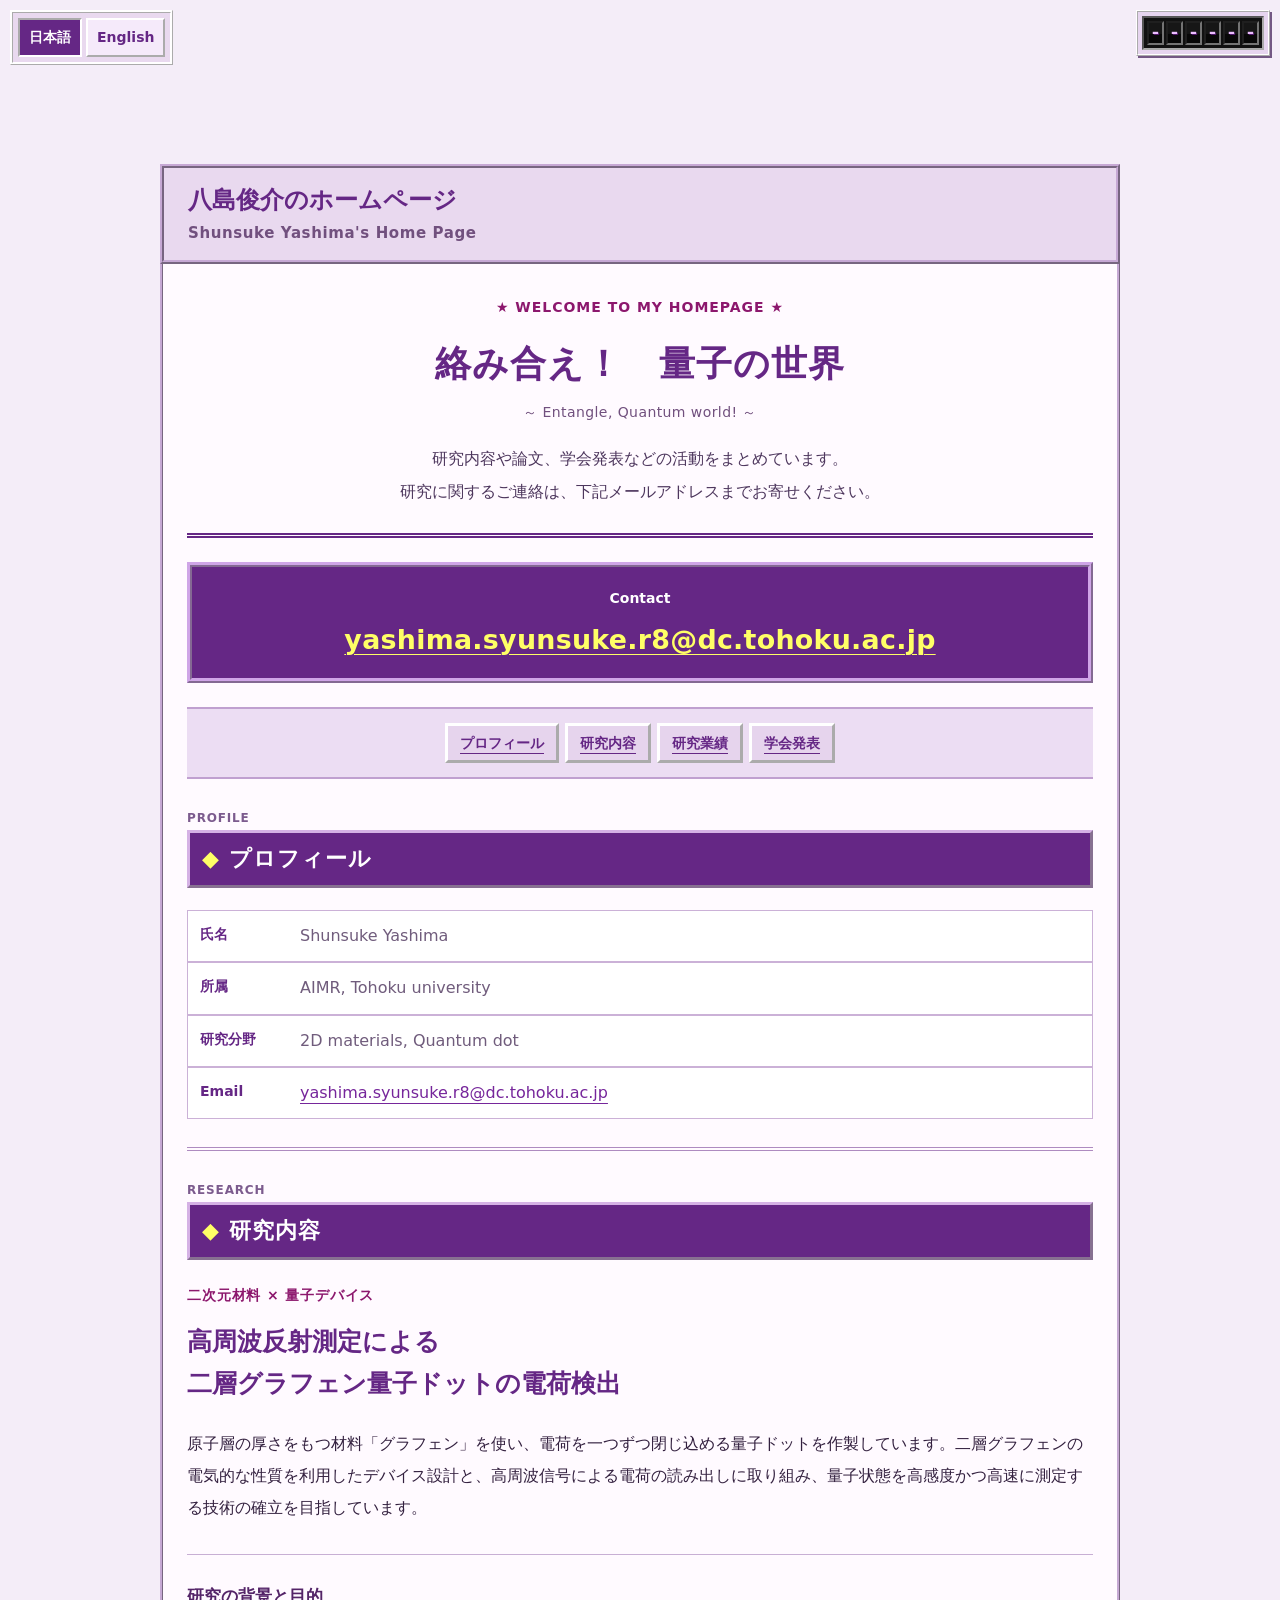
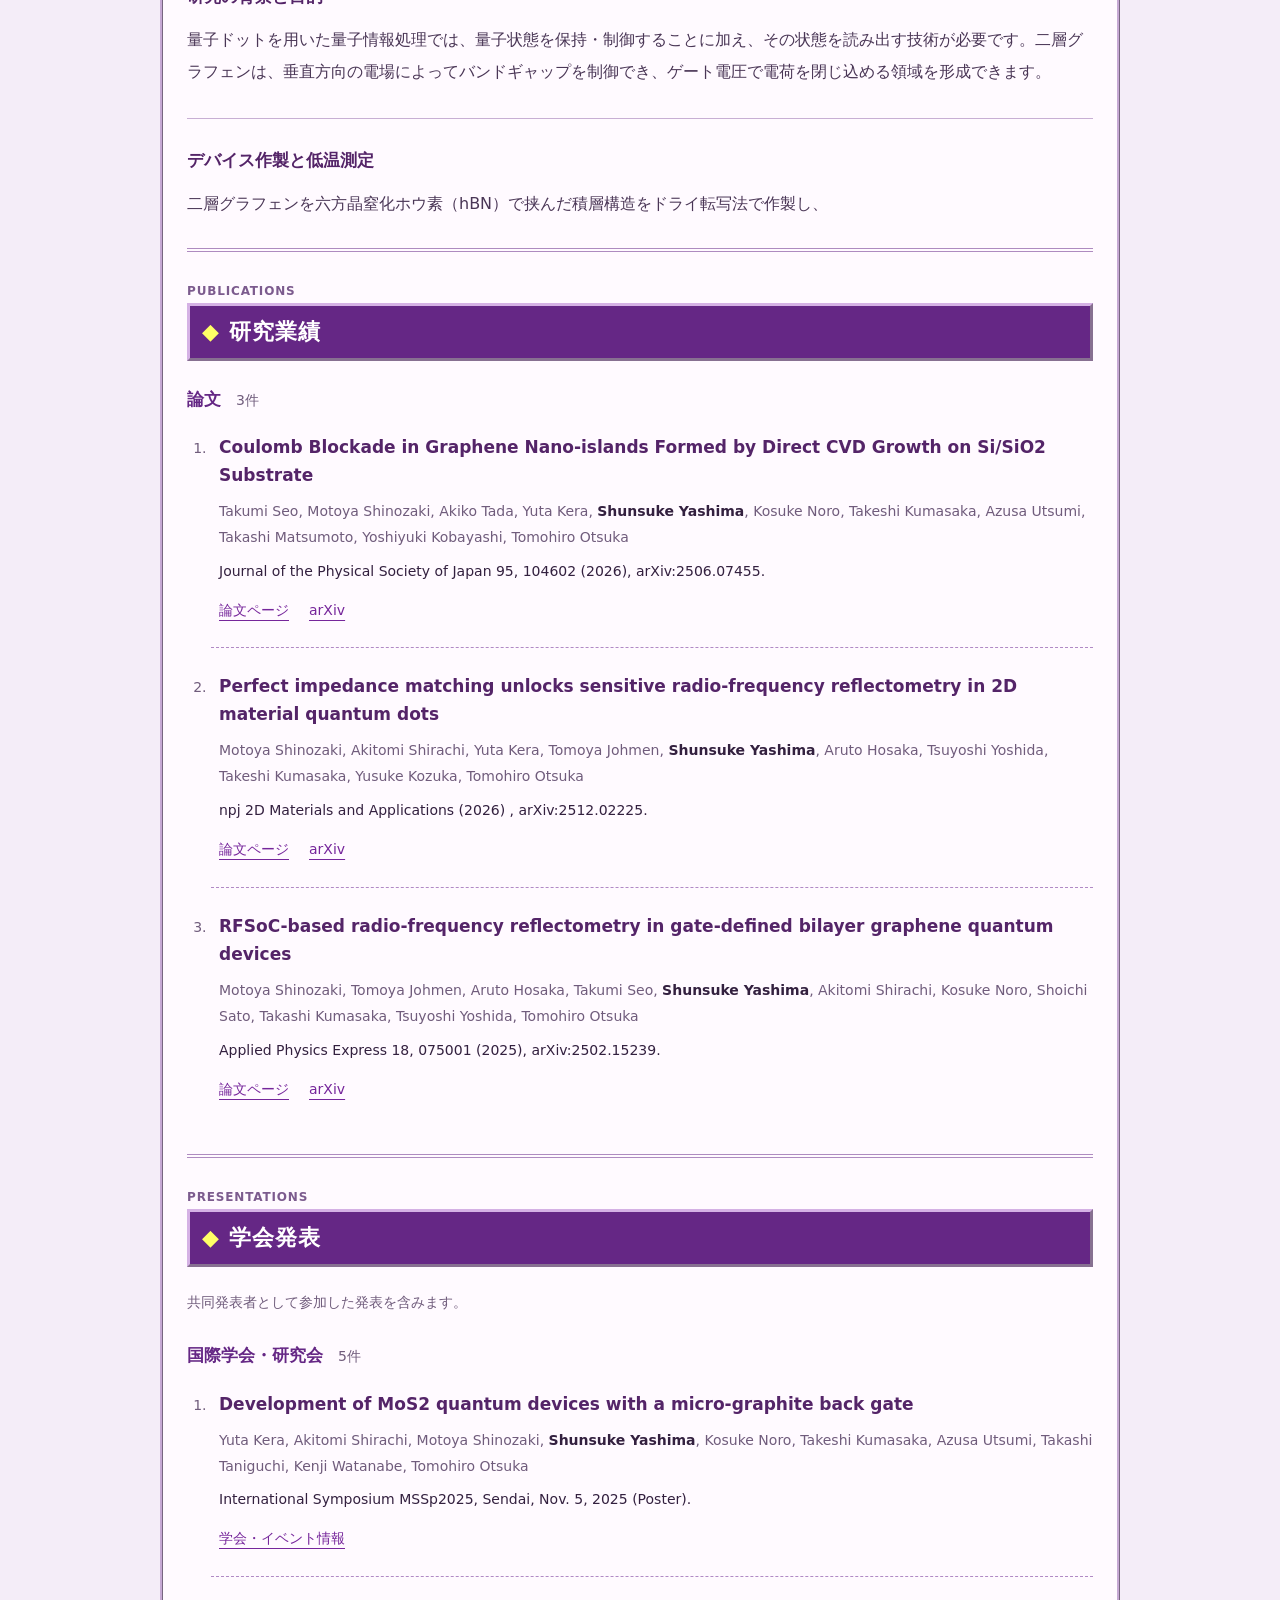
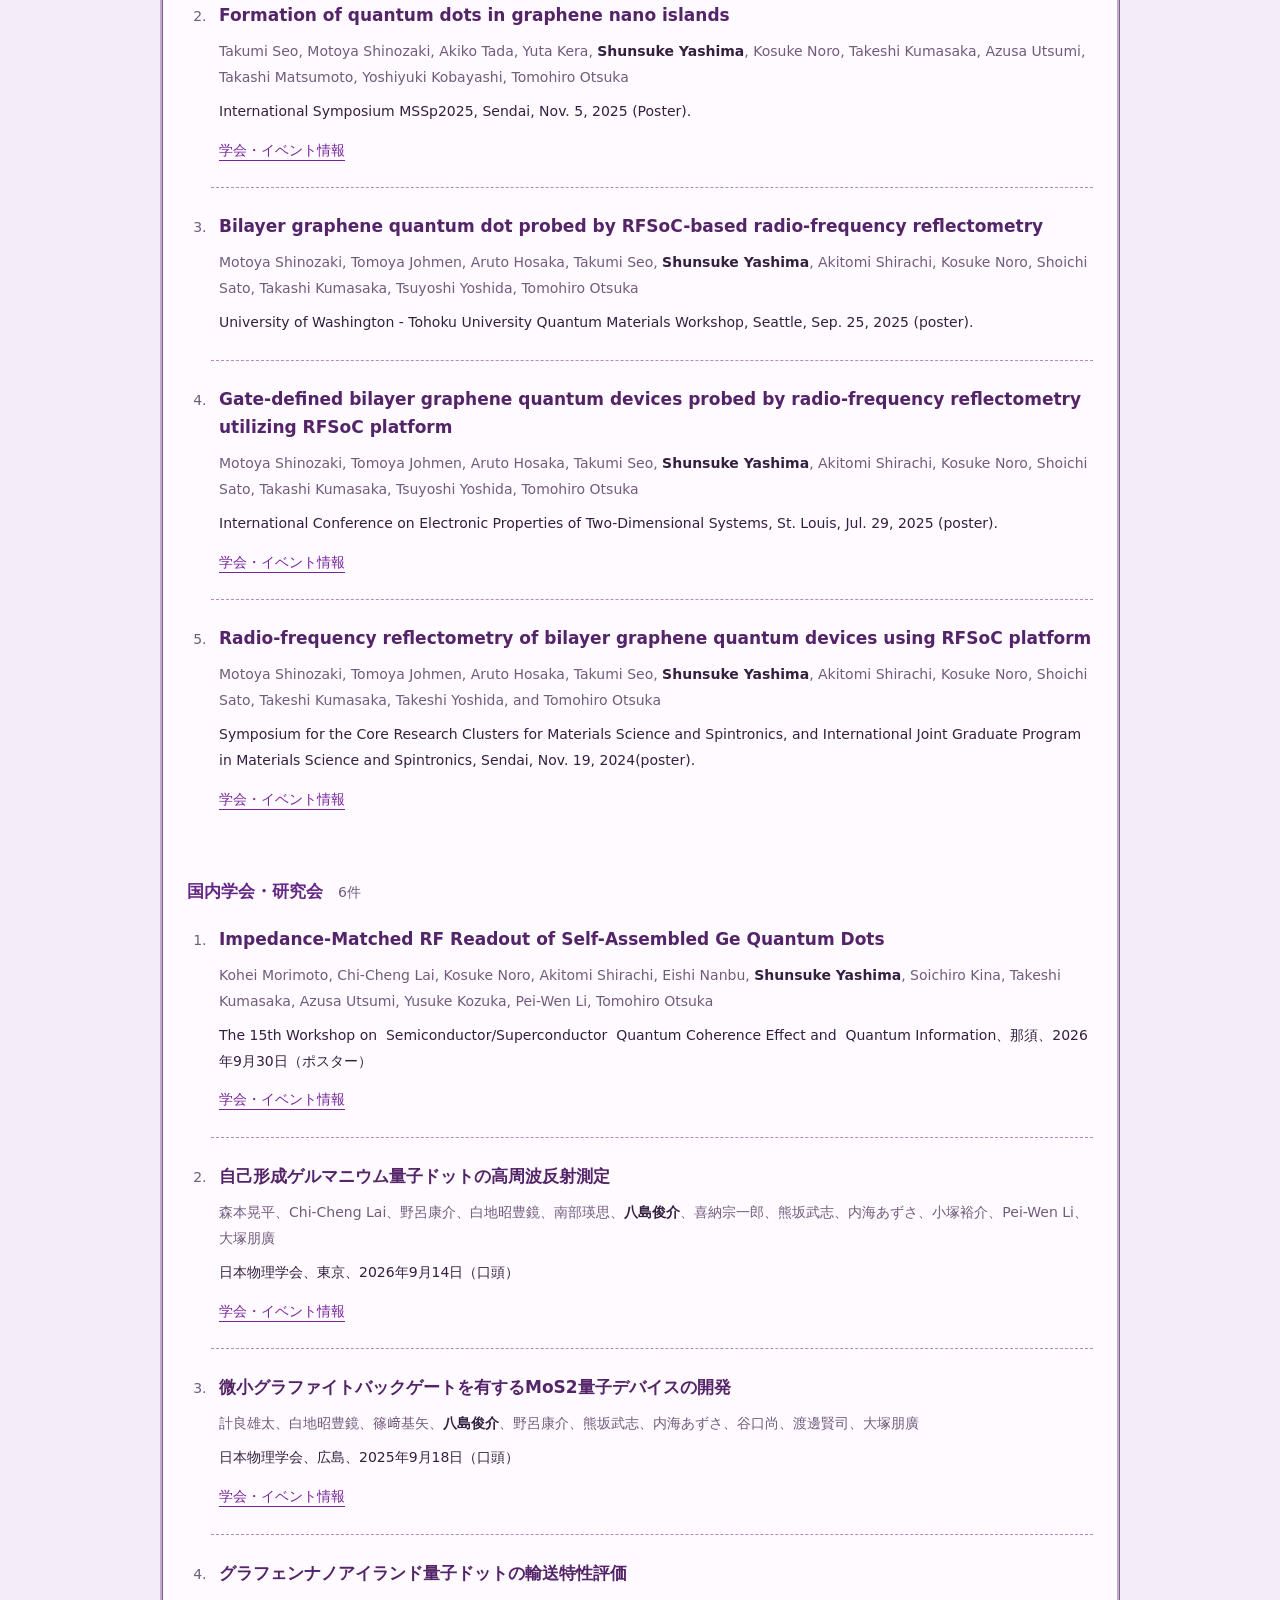
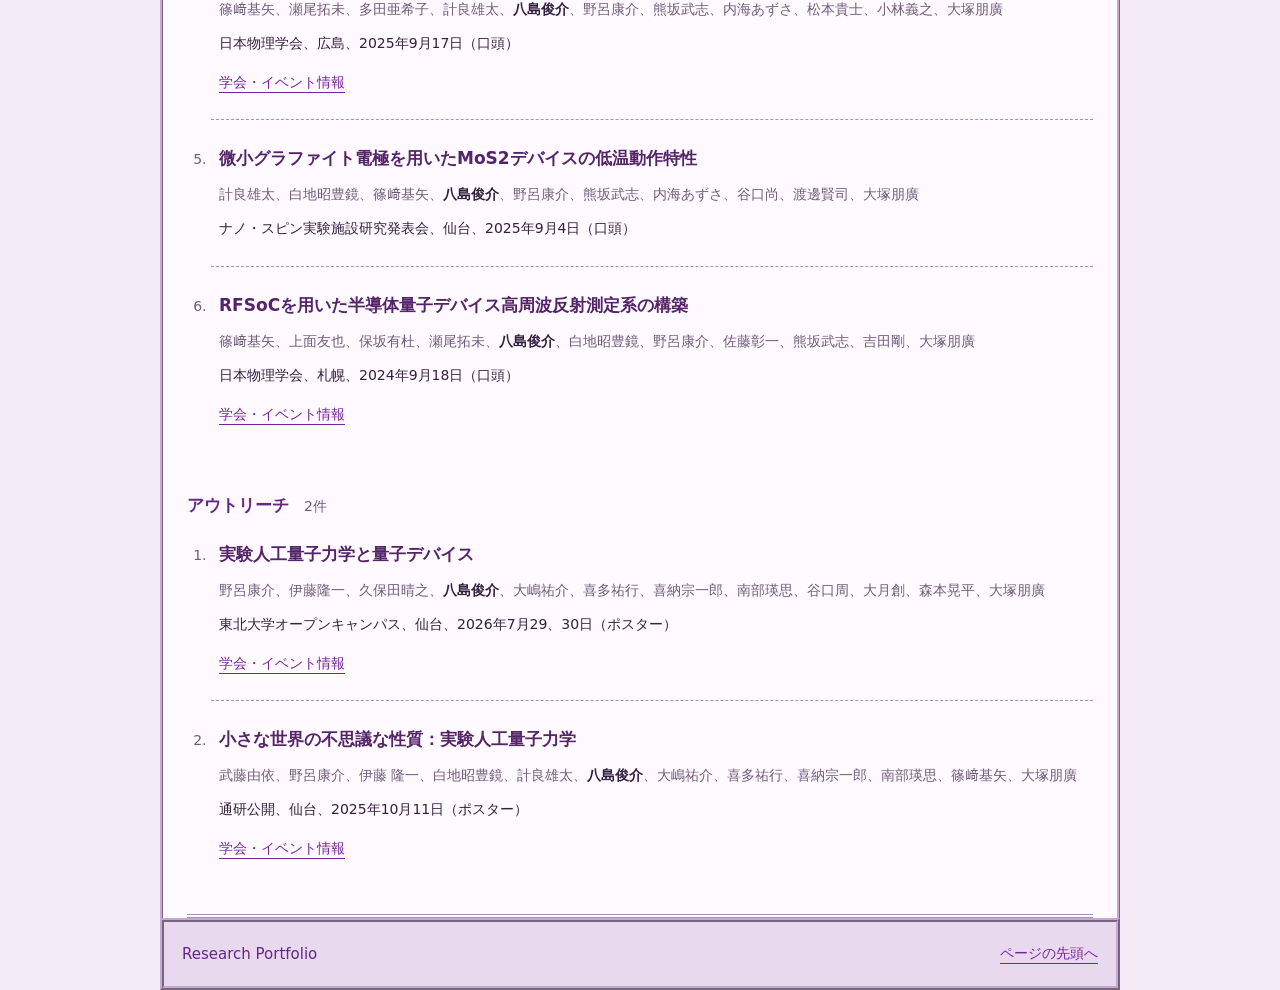
==== index.html @ 7d795d5d "koukai" ====
<!DOCTYPE html>
<html lang="ja">
  <head>
    <meta charset="utf-8">
    <meta name="viewport" content="width=device-width, initial-scale=1">
    <meta name="description" content="研究内容、研究業績、学会発表と連絡先をまとめた個人ホームページです。">
    <meta name="theme-color" content="#652785">
    <title>Yashima-entangle-Shunsuke | Research Portfolio</title>
    <link rel="stylesheet" href="stylesheet.css">
    <link rel="stylesheet" href="retro.css">
    <link rel="alternate" hreflang="ja" href="index.html">
    <link rel="alternate" hreflang="en" href="en.html">
  </head>
  <body>
    <span id="top" class="page-top" aria-hidden="true"></span>
    <a class="skip-link" href="#profile">本文へ移動</a>
    <nav class="language-switch" aria-label="表示言語">
      <a href="index.html#top" lang="ja" hreflang="ja" aria-current="page">日本語</a>
      <a href="en.html#top" lang="en" hreflang="en">English</a>
    </nav>
    <aside class="side-art side-art-left" hidden>
      <div class="aa-flipbook aa-flipbook-left">
<button type="button" class="flag-trigger" aria-label="見出しの背景を旭日旗に切り替える" title="見出しの背景を旭日旗に切り替える" aria-pressed="false"></button>
        <img onerror="this.style.visibility='hidden'" onload="this.style.removeProperty('visibility')" class="aa-frame aa-frame-first" src="assets/aa-left-frame-1.svg"  alt=" " width="481" height="515">
        <img onerror="this.style.visibility='hidden'" onload="this.style.removeProperty('visibility')" class="aa-frame aa-frame-second" src="assets/aa-left-frame-2.svg" alt=" " aria-hidden="true" width="481" height="515">
      </div>
    </aside>
    <aside class="side-art" aria-label="指と腰が2コマで動くアスキーアート" hidden>
      <div class="aa-flipbook aa-flipbook-right">
        <img onerror="this.style.visibility='hidden'" onload="this.style.removeProperty('visibility')" class="aa-frame aa-frame-first" src="assets/aa-right-transparent.png"   alt=" " width="1024" height="1104">
        <img onerror="this.style.visibility='hidden'" onload="this.style.removeProperty('visibility')" class="aa-frame aa-frame-second" src="assets/aa-right-frame-2.svg" alt=" " aria-hidden="true" width="1024" height="1104">
      </div>
    </aside>
    <header class="site-header">
      <a class="site-title" href="index.html#top">八島俊介のホームページ<span>Shunsuke Yashima's Home Page</span></a>
    </header>
    <main>
      <section class="hero" aria-labelledby="hero-title">
        <div class="hero-intro">
          <p class="eyebrow">★ WELCOME TO MY HOMEPAGE ★</p>
          <!-- お名前・所属が決まったら、この見出しと説明を編集してください。 -->
          <h1 id="hero-title"><span class="rainbow-letter" style="--letter-index: 0">絡</span><span class="rainbow-letter" style="--letter-index: 1">み</span><span class="rainbow-letter" style="--letter-index: 2">合</span><span class="rainbow-letter" style="--letter-index: 3">え</span><span class="rainbow-letter" style="--letter-index: 4">！</span><span class="rainbow-letter" style="--letter-index: 5">　</span><span class="rainbow-letter" style="--letter-index: 6">量</span><span class="rainbow-letter" style="--letter-index: 7">子</span><span class="rainbow-letter" style="--letter-index: 8">の</span><span class="rainbow-letter" style="--letter-index: 9">世</span><span class="rainbow-letter" style="--letter-index: 10">界</span></h1>
          <p class="hero-translation" lang="en">～ Entangle, Quantum world! ～</p>
          <!-- <h1 id="hero-title">ようこそ！<br>八島俊介のホームページへ</h1> -->

          <p class="hero-description">研究内容や論文、学会発表などの活動をまとめています。<br>研究に関するご連絡は、下記メールアドレスまでお寄せください。</p>
        </div>
        <div class="contact-panel">
          <p class="contact-heading">Contact</p>
          <a class="email" href="mailto:yashima.syunsuke.r8@dc.tohoku.ac.jp">yashima.syunsuke.r8@dc.tohoku.ac.jp</a>
        </div>
      </section>
      <nav class="section-nav" aria-label="ページ内メニュー">
        <a href="#profile">プロフィール</a>
        <a href="#research">研究内容</a>
        <a href="#publications">研究業績</a>
        <a href="#presentations">学会発表</a>
      </nav>
      <div class="sections">
        <section class="content-section" id="profile" aria-labelledby="profile-title">
          <div class="section-heading"><p class="eyebrow">PROFILE</p><h2 id="profile-title">プロフィール</h2></div>
          <div class="section-body">
            <!-- 下記の「準備中」を、ご自身の情報に差し替えてください。 -->
            <dl class="profile-list">
              <div><dt>氏名</dt><dd class="placeholder">Shunsuke Yashima</dd></div>
              <div><dt>所属</dt><dd class="placeholder">AIMR, Tohoku university</dd></div>
              <div><dt>研究分野</dt><dd class="placeholder">2D materials, Quantum dot</dd></div>
              <div><dt>Email</dt><dd><a href="mailto:yashima.syunsuke.r8@dc.tohoku.ac.jp">yashima.syunsuke.r8@dc.tohoku.ac.jp</a></dd></div>
            </dl>
          </div>
        </section>
        <section class="content-section" id="research" aria-labelledby="research-title">
          <div class="section-heading"><p class="eyebrow">RESEARCH</p><h2 id="research-title">研究内容</h2></div>
          <div class="section-body research-body">
            <p class="research-kicker">二次元材料 × 量子デバイス</p>
            <h3 class="research-theme">高周波反射測定による<br>二層グラフェン量子ドットの電荷検出</h3>
            <p class="research-summary">原子層の厚さをもつ材料「グラフェン」を使い、電荷を一つずつ閉じ込める量子ドットを作製しています。二層グラフェンの電気的な性質を利用したデバイス設計と、高周波信号による電荷の読み出しに取り組み、量子状態を高感度かつ高速に測定する技術の確立を目指しています。</p>

            <div class="research-topic">
              <h4>研究の背景と目的</h4>
              <p>量子ドットを用いた量子情報処理では、量子状態を保持・制御することに加え、その状態を読み出す技術が必要です。二層グラフェンは、垂直方向の電場によってバンドギャップを制御でき、ゲート電圧で電荷を閉じ込める領域を形成できます。</p>
            </div>

            <div class="research-topic">
              <h4>デバイス作製と低温測定</h4>
              <p>二層グラフェンを六方晶窒化ホウ素（hBN）で挟んだ積層構造をドライ転写法で作製し、</p>
            </div>

    
          </div>
        </section>
        <section class="content-section" id="publications" aria-labelledby="publications-title">
          <div class="section-heading"><p class="eyebrow">PUBLICATIONS</p><h2 id="publications-title">研究業績</h2></div>
          <div class="section-body achievements"><h3>論文 <span class="achievement-count">3件</span></h3><ol class="achievement-list"><li class="achievement"><h4>Coulomb Blockade in Graphene Nano-islands Formed by Direct CVD Growth on Si/SiO2 Substrate</h4><p class="achievement-authors">Takumi Seo, Motoya Shinozaki, Akiko Tada, Yuta Kera, <strong class="author-self">Shunsuke Yashima</strong>, Kosuke Noro, Takeshi Kumasaka, Azusa Utsumi, Takashi Matsumoto, Yoshiyuki Kobayashi, Tomohiro Otsuka</p><p class="achievement-venue">Journal of the Physical Society of Japan 95, 104602 (2026), arXiv:2506.07455.</p><div class="achievement-links"><a href="https://journals.jps.jp/doi/10.7566/JPSJ.95.104602">論文ページ</a><a href="https://arxiv.org/abs/2506.07455">arXiv</a></div></li>
<li class="achievement"><h4>Perfect impedance matching unlocks sensitive radio-frequency reflectometry in 2D material quantum dots</h4><p class="achievement-authors">Motoya Shinozaki, Akitomi Shirachi, Yuta Kera, Tomoya Johmen, <strong class="author-self">Shunsuke Yashima</strong>, Aruto Hosaka, Tsuyoshi Yoshida, Takeshi Kumasaka, Yusuke Kozuka, Tomohiro Otsuka</p><p class="achievement-venue">npj 2D Materials and Applications (2026) , arXiv:2512.02225.</p><div class="achievement-links"><a href="https://www.nature.com/articles/s41699-026-00730-0">論文ページ</a><a href="https://arxiv.org/abs/2512.02225">arXiv</a></div></li>
<li class="achievement"><h4>RFSoC-based radio-frequency reflectometry in gate-defined bilayer graphene quantum devices</h4><p class="achievement-authors">Motoya Shinozaki, Tomoya Johmen, Aruto Hosaka, Takumi Seo, <strong class="author-self">Shunsuke Yashima</strong>, Akitomi Shirachi, Kosuke Noro, Shoichi Sato, Takashi Kumasaka, Tsuyoshi Yoshida, Tomohiro Otsuka</p><p class="achievement-venue">Applied Physics Express 18, 075001 (2025), arXiv:2502.15239.</p><div class="achievement-links"><a href="https://iopscience.iop.org/article/10.35848/1882-0786/ade6c2">論文ページ</a><a href="https://arxiv.org/abs/2502.15239">arXiv</a></div></li></ol></div>
        </section>
        <section class="content-section" id="presentations" aria-labelledby="presentations-title">
          <div class="section-heading"><p class="eyebrow">PRESENTATIONS</p><h2 id="presentations-title">学会発表</h2></div>
          <div class="section-body achievements"><p class="achievement-intro">共同発表者として参加した発表を含みます。</p><h3>国際学会・研究会 <span class="achievement-count">5件</span></h3><ol class="achievement-list"><li class="achievement"><h4>Development of MoS2 quantum devices with a micro-graphite back gate</h4><p class="achievement-authors">Yuta Kera, Akitomi Shirachi, Motoya Shinozaki, <strong class="author-self">Shunsuke Yashima</strong>, Kosuke Noro, Takeshi Kumasaka, Azusa Utsumi, Takashi Taniguchi, Kenji Watanabe, Tomohiro Otsuka</p><p class="achievement-venue">International Symposium MSSp2025, Sendai, Nov. 5, 2025 (Poster).</p><div class="achievement-links"><a href="https://www.crc-ms.tohoku.ac.jp/en/Symposium/2025_index.html">学会・イベント情報</a></div></li>
<li class="achievement"><h4>Formation of quantum dots in graphene nano islands</h4><p class="achievement-authors">Takumi Seo, Motoya Shinozaki, Akiko Tada, Yuta Kera, <strong class="author-self">Shunsuke Yashima</strong>, Kosuke Noro, Takeshi Kumasaka, Azusa Utsumi, Takashi Matsumoto, Yoshiyuki Kobayashi, Tomohiro Otsuka</p><p class="achievement-venue">International Symposium MSSp2025, Sendai, Nov. 5, 2025 (Poster).</p><div class="achievement-links"><a href="https://www.crc-ms.tohoku.ac.jp/en/Symposium/2025_index.html">学会・イベント情報</a></div></li>
<li class="achievement"><h4>Bilayer graphene quantum dot probed by RFSoC-based radio-frequency reflectometry</h4><p class="achievement-authors">Motoya Shinozaki, Tomoya Johmen, Aruto Hosaka, Takumi Seo, <strong class="author-self">Shunsuke Yashima</strong>, Akitomi Shirachi, Kosuke Noro, Shoichi Sato, Takashi Kumasaka, Tsuyoshi Yoshida, Tomohiro Otsuka</p><p class="achievement-venue">University of Washington - Tohoku University Quantum Materials Workshop, Seattle, Sep. 25, 2025 (poster).</p></li>
<li class="achievement"><h4>Gate-defined bilayer graphene quantum devices probed by radio-frequency reflectometry utilizing RFSoC platform</h4><p class="achievement-authors">Motoya Shinozaki, Tomoya Johmen, Aruto Hosaka, Takumi Seo, <strong class="author-self">Shunsuke Yashima</strong>, Akitomi Shirachi, Kosuke Noro, Shoichi Sato, Takashi Kumasaka, Tsuyoshi Yoshida, Tomohiro Otsuka</p><p class="achievement-venue">International Conference on Electronic Properties of Two-Dimensional Systems, St. Louis, Jul. 29, 2025 (poster).</p><div class="achievement-links"><a href="https://ep2ds26mss22.wustl.edu/">学会・イベント情報</a></div></li>
<li class="achievement"><h4>Radio-frequency reflectometry of bilayer graphene quantum devices using RFSoC platform</h4><p class="achievement-authors">Motoya Shinozaki, Tomoya Johmen, Aruto Hosaka, Takumi Seo, <strong class="author-self">Shunsuke Yashima</strong>, Akitomi Shirachi, Kosuke Noro, Shoichi Sato, Takeshi Kumasaka, Takeshi Yoshida, and Tomohiro Otsuka</p><p class="achievement-venue">Symposium for the Core Research Clusters for Materials Science and Spintronics, and International Joint Graduate Program in Materials Science and Spintronics, Sendai, Nov. 19, 2024(poster).</p><div class="achievement-links"><a href="https://www.crc-ms.tohoku.ac.jp/en/initiatives/case02/CRCGP-MSSP2024.html">学会・イベント情報</a></div></li></ol><h3 class="achievement-group-title">国内学会・研究会 <span class="achievement-count">6件</span></h3><ol class="achievement-list"><li class="achievement"><h4>Impedance-Matched RF Readout of Self-Assembled Ge Quantum Dots</h4><p class="achievement-authors">Kohei Morimoto, Chi-Cheng Lai, Kosuke Noro, Akitomi Shirachi, Eishi Nanbu, <strong class="author-self">Shunsuke Yashima</strong>, Soichiro Kina, Takeshi Kumasaka, Azusa Utsumi, Yusuke Kozuka, Pei-Wen Li, Tomohiro Otsuka</p><p class="achievement-venue">The 15th Workshop on&#160; Semiconductor/Superconductor&#160; Quantum Coherence Effect and&#160; Quantum Information、那須、2026年9月30日（ポスター）</p><div class="achievement-links"><a href="https://www.csrn.tohoku.ac.jp/morishita_lab/spinws/">学会・イベント情報</a></div></li>
<li class="achievement"><h4>自己形成ゲルマニウム量子ドットの高周波反射測定</h4><p class="achievement-authors">森本晃平、Chi-Cheng Lai、野呂康介、白地昭豊鏡、南部瑛思、<strong class="author-self">八島俊介</strong>、喜納宗一郎、熊坂武志、内海あずさ、小塚裕介、Pei-Wen Li、大塚朋廣</p><p class="achievement-venue">日本物理学会、東京、2026年9月14日（口頭）</p><div class="achievement-links"><a href="https://onsite.gakkai-web.net/jps/jps_search/2026au/index.html">学会・イベント情報</a></div></li>
<li class="achievement"><h4>微小グラファイトバックゲートを有するMoS2量子デバイスの開発</h4><p class="achievement-authors">計良雄太、白地昭豊鏡、篠﨑基矢、<strong class="author-self">八島俊介</strong>、野呂康介、熊坂武志、内海あずさ、谷口尚、渡邊賢司、大塚朋廣</p><p class="achievement-venue">日本物理学会、広島、2025年9月18日（口頭）</p><div class="achievement-links"><a href="https://onsite.gakkai-web.net/jps/jps_search/2025au/index.html">学会・イベント情報</a></div></li>
<li class="achievement"><h4>グラフェンナノアイランド量子ドットの輸送特性評価</h4><p class="achievement-authors">篠﨑基矢、瀬尾拓未、多田亜希子、計良雄太、<strong class="author-self">八島俊介</strong>、野呂康介、熊坂武志、内海あずさ、松本貴士、小林義之、大塚朋廣</p><p class="achievement-venue">日本物理学会、広島、2025年9月17日（口頭）</p><div class="achievement-links"><a href="https://onsite.gakkai-web.net/jps/jps_search/2025au/index.html">学会・イベント情報</a></div></li>
<li class="achievement"><h4>微小グラファイト電極を用いたMoS2デバイスの低温動作特性</h4><p class="achievement-authors">計良雄太、白地昭豊鏡、篠﨑基矢、<strong class="author-self">八島俊介</strong>、野呂康介、熊坂武志、内海あずさ、谷口尚、渡邊賢司、大塚朋廣</p><p class="achievement-venue">ナノ・スピン実験施設研究発表会、仙台、2025年9月4日（口頭）</p></li>
<li class="achievement"><h4>RFSoCを用いた半導体量子デバイス高周波反射測定系の構築</h4><p class="achievement-authors">篠﨑基矢、上面友也、保坂有杜、瀬尾拓未、<strong class="author-self">八島俊介</strong>、白地昭豊鏡、野呂康介、佐藤彰一、熊坂武志、吉田剛、大塚朋廣</p><p class="achievement-venue">日本物理学会、札幌、2024年9月18日（口頭）</p><div class="achievement-links"><a href="https://onsite.gakkai-web.net/jps/jps_search/2024au/index.html">学会・イベント情報</a></div></li></ol><h3 class="achievement-group-title">アウトリーチ <span class="achievement-count">2件</span></h3><ol class="achievement-list"><li class="achievement"><h4>実験人工量子力学と量子デバイス</h4><p class="achievement-authors">野呂康介、伊藤隆一、久保田晴之、<strong class="author-self">八島俊介</strong>、大嶋祐介、喜多祐行、喜納宗一郎、南部瑛思、谷口周、大月創、森本晃平、大塚朋廣</p><p class="achievement-venue">東北大学オープンキャンパス、仙台、2026年7月29、30日（ポスター）</p><div class="achievement-links"><a href="https://eipe-oc.ecei.tohoku.ac.jp/">学会・イベント情報</a></div></li>
<li class="achievement"><h4>小さな世界の不思議な性質：実験人工量子力学</h4><p class="achievement-authors">武藤由依、野呂康介、伊藤 隆一、白地昭豊鏡、計良雄太、<strong class="author-self">八島俊介</strong>、大嶋祐介、喜多祐行、喜納宗一郎、南部瑛思、篠﨑基矢、大塚朋廣</p><p class="achievement-venue">通研公開、仙台、2025年10月11日（ポスター）</p><div class="achievement-links"><a href="https://www.riec.tohoku.ac.jp/koukai/">学会・イベント情報</a></div></li></ol></div>
        </section>
      </div>
    </main>
    <section class="visitor-counter" aria-label="来場者カウンター">
      <output id="visitor-digits" class="counter-display" aria-label="来場者数を取得中"><span class="counter-digit">-</span><span class="counter-digit">-</span><span class="counter-digit">-</span><span class="counter-digit">-</span><span class="counter-digit">-</span><span class="counter-digit">-</span></output>
      <p id="kiriban-message" class="counter-kiriban" lang="ja" role="status" hidden><strong><span class="rainbow-letter" style="--letter-index: 0">キ</span><span class="rainbow-letter" style="--letter-index: 1">リ</span><span class="rainbow-letter" style="--letter-index: 2">バ</span><span class="rainbow-letter" style="--letter-index: 3">ン</span><span class="rainbow-letter" style="--letter-index: 4">！</span><span class="rainbow-letter" style="--letter-index: 5">お</span><span class="rainbow-letter" style="--letter-index: 6">め</span><span class="rainbow-letter" style="--letter-index: 7">で</span><span class="rainbow-letter" style="--letter-index: 8">と</span><span class="rainbow-letter" style="--letter-index: 9">う</span><span class="rainbow-letter" style="--letter-index: 10">！</span><span class="rainbow-letter" style="--letter-index: 11">！</span></strong></p>
      <p id="counter-message" class="sr-only" role="status"></p>
    </section>
    <footer class="site-footer"><p>Research Portfolio</p><a class="back-to-top" href="index.html#top">ページの先頭へ</a></footer>
    <script src="visitor-counter.js" defer></script>
    <script src="navigation.js?v=2" defer></script>
    <script src="flag-dialog.js" defer></script>
  </body>
</html>
---- stylesheet.css ----
:root { color-scheme: light; --ink: #203532; --muted: #64736f; --green: #173b37; --line: #dce4e0; --paper: #fbfcfa; }
* { box-sizing: border-box; }
html { scroll-behavior: smooth; scroll-padding-top: 100px; }
body { margin: 0; background: var(--paper); color: var(--ink); font-family: "Yu Gothic", "Hiragino Kaku Gothic ProN", Meiryo, sans-serif; font-size: 16px; line-height: 1.85; -webkit-font-smoothing: antialiased; }
a { color: inherit; text-underline-offset: 5px; }
a:focus-visible { outline: 3px solid #b47b29; outline-offset: 5px; border-radius: 3px; }
.skip-link { position: absolute; top: -100px; left: 16px; z-index: 10; padding: 8px 16px; background: white; }
.skip-link:focus { top: 12px; }
.site-header, main, .site-footer { width: min(1080px, calc(100% - 96px)); margin-inline: auto; }
.site-header { min-height: 105px; display: flex; align-items: center; justify-content: space-between; gap: 24px; border-bottom: 1px solid var(--line); }
.site-title { font-family: Georgia, "Times New Roman", serif; font-size: 23px; letter-spacing: -.5px; line-height: 1.4; text-decoration: none; }
.site-title span { display: block; margin-top: 5px; color: var(--muted); font-family: "Yu Gothic", Meiryo, sans-serif; font-size: 12px; letter-spacing: .12em; }
.header-contact { font-size: 14px; text-decoration: none; border-bottom: 1px solid #95a6a0; padding-bottom: 3px; }
.hero { padding: 70px 0 42px; }
.eyebrow { margin: 0 0 14px; color: #537369; font-size: 12px; font-weight: 700; letter-spacing: .18em; }
h1 { margin: 0; font-family: "Yu Mincho", "Hiragino Mincho ProN", serif; font-size: clamp(32px, 4.3vw, 48px); font-weight: 500; letter-spacing: .07em; line-height: 1.5; }
.hero-description { margin: 22px 0 0; color: var(--muted); font-size: 16px; line-height: 2.1; }
.contact-panel { margin-top: 40px; padding: 26px 34px 23px; background: var(--green); border-radius: 8px; color: white; }
.contact-label { display: flex; align-items: center; gap: 10px; color: #d2e5db; font-size: 12px; letter-spacing: .16em; font-weight: 700; }
.mail-icon { font-size: 20px; line-height: 1; }
.contact-ja { margin-left: 4px; font-size: 14px; letter-spacing: .06em; font-weight: 400; }
.email { display: inline-block; max-width: 100%; margin-top: 9px; font-family: Arial, sans-serif; font-size: clamp(18px, 2.9vw, 31px); font-weight: 500; letter-spacing: .01em; line-height: 1.5; overflow-wrap: anywhere; text-decoration-thickness: 1px; text-decoration-color: #90afa4; }
.email:hover { text-decoration-color: white; }
.contact-panel p { margin: 9px 0 0; color: #cfdfd8; font-size: 12px; }
.section-nav { position: sticky; top: 0; z-index: 2; display: flex; flex-wrap: wrap; gap: 9px; padding: 17px 0; background: var(--paper); border-bottom: 1px solid var(--line); }
.section-nav a { padding: 7px 19px; border: 1px solid #d3ded7; border-radius: 5px; background: white; font-size: 14px; line-height: 1.6; text-decoration: none; transition: background .18s, color .18s, border-color .18s; }
.section-nav a:hover, .section-nav a:focus-visible { color: white; background: var(--green); border-color: var(--green); }
.content-section { display: grid; grid-template-columns: 29% 1fr; gap: 24px; padding: 48px 0; border-bottom: 1px solid var(--line); scroll-margin-top: 12px; }
.section-heading .eyebrow { margin-bottom: 7px; font-size: 12px; }
h2 { margin: 0; font-size: 23px; font-weight: 600; letter-spacing: .04em; }
h3 { margin: 2px 0 18px; font-size: 17px; font-weight: 600; }
.profile-list { margin: 0; }
.profile-list > div { display: grid; grid-template-columns: 100px minmax(0, 1fr); padding: 10px 0; border-bottom: 1px solid #e9ede9; }
.profile-list > div:first-child { padding-top: 0; }
.profile-list > div:last-child { border-bottom: 0; }
dt { color: var(--muted); font-size: 14px; }
dd { margin: 0; font-size: 16px; overflow-wrap: anywhere; }
dd a:hover { color: #2f7161; }
.placeholder { margin: 0; color: var(--muted); }
.section-note { max-width: 530px; margin: 10px 0 0; color: var(--muted); font-size: 14px; }
.research-kicker { margin: 0 0 12px; color: #537369; font-size: 14px; font-weight: 600; letter-spacing: .06em; }
.research-theme { margin: 0 0 22px; font-size: clamp(20px, 2.2vw, 25px); line-height: 1.7; }
.research-summary { margin: 0; line-height: 2; }
.research-topic { margin-top: 30px; padding-top: 25px; border-top: 1px solid var(--line); }
.research-topic h4 { margin: 0 0 12px; font-size: 17px; font-weight: 600; }
.research-topic > p, .research-results p { margin: 0; color: #52645e; font-size: 16px; line-height: 2; }
.research-results { margin: 0; padding-left: 1.25em; }
.research-results li { padding-left: 5px; }
.research-results li + li { margin-top: 22px; }
.research-results li::marker { color: #537369; }
.research-results strong { display: block; margin-bottom: 7px; font-size: 16px; font-weight: 600; }
.research-outlook { border-left: 3px solid #7b9b8d; border-top: 0; padding: 4px 0 4px 20px; }
.section-body { min-width: 0; }
.achievement-count { margin-left: 9px; color: var(--muted); font-size: 14px; font-weight: 400; white-space: nowrap; }
.achievement-intro { margin: 0 0 24px; color: var(--muted); font-size: 14px; }
.achievement-list { margin: 0; padding-left: 1.5em; }
.achievement { padding: 0 0 24px 8px; overflow-wrap: anywhere; }
.achievement + .achievement { padding-top: 24px; border-top: 1px solid var(--line); }
.achievement::marker { color: var(--muted); font-size: 14px; }
.achievement h4 { margin: 0 0 10px; font-size: 17px; font-weight: 600; line-height: 1.65; }
.achievement-authors { margin: 0 0 8px; color: var(--muted); font-size: 14px; line-height: 1.85; }
.author-self { color: var(--ink); font-weight: 700; }
.achievement-venue { margin: 0; font-size: 14px; line-height: 1.85; }
.achievement-links { display: flex; flex-wrap: wrap; gap: 10px 20px; margin-top: 12px; font-size: 14px; }
.achievement-links a { color: #2f6555; }
.achievements .achievement-group-title { margin-top: 38px; }
.achievement-source { margin: 18px 0 0; padding-top: 18px; border-top: 1px solid var(--line); color: var(--muted); font-size: 14px; }
.site-footer { display: flex; justify-content: space-between; gap: 20px; padding: 28px 0 36px; color: var(--muted); font-size: 14px; }
.site-footer p { margin: 0; font-family: Georgia, serif; font-size: 15px; }
.side-art { display: none; }
/* Two still images only: hold each frame for 0.8 seconds, then switch instantly. */
@keyframes aa-show-first {
  0% { opacity: 1; }
  50% { opacity: 0; }
  100% { opacity: 1; }
}
@keyframes aa-show-second {
  0% { opacity: 0; }
  50% { opacity: 1; }
  100% { opacity: 0; }
}
.visitor-counter {
  width: min(620px, calc(100% - 40px));
  margin: 48px auto 24px;
  padding: 22px 16px;
  border: 4px double #405f50;
  background: #f3f8ef;
  text-align: center;
  font-family: "ＭＳ Ｐゴシック", "MS PGothic", Meiryo, sans-serif;
}
.counter-welcome { margin: 0 0 16px; color: #163f27; font-size: 16px; font-weight: 700; }
.counter-caption { margin: 8px 0; font-size: 16px; }
.counter-display { display: inline-flex; align-items: center; justify-content: center; min-width: 220px; min-height: 54px; padding: 5px 12px; border: 4px ridge #8c958c; background: #080d08; box-shadow: inset 0 0 0 1px #324c32; }
.counter-display img { display: block; max-width: 100%; object-fit: contain; filter: sepia(1) saturate(5) hue-rotate(55deg); image-rendering: pixelated; color: #a5ff8c; font-size: 12px; }
.counter-display img[hidden], .counter-placeholder[hidden] { display: none; }
.counter-placeholder { color: #a5ff8c; font: 30px "Courier New", monospace; letter-spacing: .16em; }
.counter-note:empty { display: none; }
.counter-kiriban { margin: 14px 0 0; color: #663970; font-size: 14px; font-weight: 700; }
.counter-note { margin: 12px 0 0; color: var(--muted); font-size: 12px; }
@media (min-width: 1400px) {
  .site-header, main, .site-footer {
    width: min(1080px, calc(100% - 816px));
    margin-inline: auto;
  }
  .visitor-counter { max-width: min(620px, calc(100% - 816px)); }
  .side-art {
    display: block;
    position: fixed;
    top: 145px;
    right: max(24px, calc((100% - 1896px) / 2 + 24px));
    width: 360px;
    pointer-events: none;
  }
  .side-art-left {
    top: 70px;
    left: max(24px, calc((100% - 1896px) / 2 + 24px));
    right: auto;
  }
  .aa-flipbook { position: relative; width: 100%; }
  .aa-flipbook-left { aspect-ratio: 481 / 515; }
  .aa-flipbook-right { aspect-ratio: 1024 / 1104; mix-blend-mode: multiply; }
  .aa-frame { position: absolute; inset: 0; display: block; width: 100%; height: 100%; object-fit: contain; }
  .aa-frame-first { animation: aa-show-first 1.6s steps(1, end) infinite; }
  .aa-frame-second { opacity: 0; animation: aa-show-second 1.6s steps(1, end) infinite; }
}
@media (max-width: 640px) {
  html { scroll-padding-top: 135px; }
  .site-header, main, .site-footer { width: calc(100% - 40px); }
  .site-header { min-height: 88px; gap: 12px; }
  .site-title { font-size: 20px; }
  .header-contact { font-size: 14px; }
  .hero { padding: 42px 0 24px; }
  .hero-description br { display: none; }
  .contact-panel { padding: 22px 20px; margin-top: 28px; }
  .email { font-size: clamp(16px, 4.3vw, 24px); }
  .section-nav { gap: 8px; padding: 14px 0; }
  .section-nav a { padding: 7px 12px; font-size: 14px; }
  .content-section { grid-template-columns: 1fr; gap: 22px; padding: 32px 0; }
  h2 { font-size: 21px; }
  .profile-list > div { grid-template-columns: 76px minmax(0, 1fr); }
  dd { font-size: 14px; }
}
@media (prefers-reduced-motion: reduce) {
  html { scroll-behavior: auto; }
  .section-nav a { transition: none; }
  .aa-frame-first { animation: none; opacity: 1; }
  .aa-frame-second { animation: none; opacity: 0; }

}
---- retro.css ----
/* Personal homepage styling inspired by early Japanese web pages. */
:root { --ink: #33203f; --muted: #705c7c; --green: #652785; --line: #c2a8d0; --paper: #fffaff; }
html { scroll-behavior: auto; }
html[lang="en"] { zoom: var(--page-zoom, 1); }
.page-top { position: absolute; top: 0; left: 0; width: 1px; height: 1px; pointer-events: none; }
.language-switch { position: fixed; top: 10px; left: 10px; z-index: 25; display: flex; gap: 4px; padding: 5px; background: #e9d9ef; border: 3px ridge #fff; font-size: 14px; }
.language-switch a { display: block; padding: 4px 9px; border: 2px outset #fff; background: #f5eafa; color: #652785; text-decoration: none; font-weight: 600; }
.language-switch a[aria-current="page"] { border-style: inset; background: #652785; color: #fff; }
.language-switch a:hover { text-decoration: underline; }
@media (max-width: 480px) { .language-switch { flex-direction: column; } }
body {
  padding-top: 164px;
  background-color: #f4edf8;
  background-image: none;
  font-family: "メイリオ", Meiryo, "Yu Gothic", "Hiragino Kaku Gothic ProN", system-ui, sans-serif;
  font-size: 16px;
  line-height: 1.9;
}
a { color: #76269b; }
a:visited { color: #8c397a; }
a:hover { color: #a51c6b; }
.site-header, main, .site-footer { width: min(960px, calc(100% - 48px)); }
.site-header { min-height: 95px; padding: 16px 24px; background: #e9d9ef; border: 4px ridge #c6a8d4; }
.site-title { color: #652785; font-family: inherit; font-weight: bold; font-size: 24px; letter-spacing: 0; }
.site-title span { color: #71507e; font-family: inherit; font-size: 15px; letter-spacing: .04em; }
.header-contact { padding: 4px 10px; background: #ddd; border: 3px outset #fff; text-decoration: underline; white-space: nowrap; }
main { padding: 0 24px; background: #fffaff; border-inline: 3px ridge #c6a8d4; }
.hero { padding: 30px 0 24px; text-align: center; }
.eyebrow { color: #8c176d; letter-spacing: .07em; font-size: 14px; }
h1 { color: #652785; font-family: inherit; font-size: clamp(24px, 2.8vw, 36px); font-weight: bold; line-height: 1.65; letter-spacing: .03em; text-shadow: none; }
.hero-intro { border-bottom: 5px double #652785; padding-bottom: 24px; }
.hero-intro.rising-sun-background { background: white url("assets/rising-sun-offset.svg") center / cover no-repeat; }
.rising-sun-background .hero-description { background: #ffffffdc; }
.hero-translation { margin: 8px 0 0; color: #71507e; font-size: 14px; line-height: 1.6; letter-spacing: .03em; }
.hero-description { color: #4d365d; margin-top: 18px; }
.contact-panel { margin-top: 24px; border: 5px ridge #cfa5e7; border-radius: 0; background: #652785; padding: 18px 12px; }
.contact-label { justify-content: center; color: #ffff88; }
.email, .email:visited { color: #ffff66; text-decoration-color: #ffff66; font-family: inherit; font-size: clamp(16px, 2.1vw, 27px); font-weight: bold; }
.email:hover { color: #fff; }
.contact-panel p { color: #fff; }
.contact-panel .email { margin-top: 0; }
.contact-panel .contact-heading { margin: 0 0 8px; color: #fff; font-size: 14px; font-weight: 600; }
.section-nav { top: 0; justify-content: center; gap: 6px; padding: 14px 0; border-block: 2px solid #c0a0d0; background: #ecddf3; }
.section-nav a { border: 3px outset #fff; border-radius: 0; background: #e6d4ed; color: #652785; font-weight: bold; text-decoration: underline; padding: 6px 12px; transition: none; }
.section-nav a:hover, .section-nav a:focus-visible { border-style: inset; color: #8b205e; background: #eee; }
.content-section { display: block; padding: 28px 0; border-bottom: 4px double #ae8bc0; scroll-margin-top: 24px; }
.section-heading { margin-bottom: 22px; }
.section-heading .eyebrow { margin: 0; color: #7c5b8e; font-size: 12px; }
h2 { padding: 5px 12px; border: 3px outset #d5b1e5; background: #652785; color: #fff; font-size: 22px; letter-spacing: .05em; }
h2::before { content: "◆ "; color: #ffff66; }
h3 { color: #652785; }
.section-body h4 { color: #542468; }
.profile-list > div { border: 1px solid #cbb1d7; padding: 10px 12px; background: #fff; }
.profile-list > div:first-child { padding-top: 10px; }
.profile-list > div:last-child { border-bottom: 1px solid #cbb1d7; }
.profile-list dt { color: #652785; font-weight: bold; }
.research-kicker { color: #8c176d; }
.research-topic { border-color: #c8afd4; }
.research-topic > p, .research-results p { color: #4a3656; }
.research-outlook { background: #fffbd7; border: 3px double #b5a65b; padding: 14px; }
.achievement + .achievement { border-top: 1px dashed #b18ac5; }
.achievement-links a { color: #76269b; }
.site-footer { padding: 18px; background: #e9d9ef; border: 4px ridge #c6a8d4; }
.site-footer p { font-family: inherit; color: #652785; }
.back-to-top { appearance: none; padding: 0; border: 0; background: none; color: #76269b; font: inherit; text-decoration: underline; text-underline-offset: 5px; cursor: pointer; }
.back-to-top:hover { color: #a51c6b; }
.back-to-top:focus-visible { outline: 3px solid #87529d; outline-offset: 5px; }
.visitor-counter {
  position: absolute; z-index: 20; top: 10px; right: 10px;
  width: max-content; max-width: min(240px, calc(100vw - 20px)); margin: 0; padding: 4px;
  border: 2px ridge #fff; background: #e6d5ef; box-shadow: 2px 2px 0 #735884; font-family: inherit;
}
.counter-welcome { margin: 0 0 4px; color: #652785; font-size: 14px; line-height: 1.3; }
.counter-caption { margin: 3px 0; color: #222; font-size: 12px; line-height: 1.3; }
.counter-display { display: flex; width: max-content; max-width: 100%; min-width: 0; min-height: 0; gap: 2px; margin: 0 auto; padding: 3px; border: 2px inset #aaa; background: #111; box-shadow: none; }
.counter-digit { position: relative; display: grid; place-items: center; width: 17px; height: 24px; border: 2px inset #747474; background: linear-gradient(#161616 49%, #555 50%, #080808 53%); color: #ebbdff; font: bold 19px/1 "Courier New", monospace; text-shadow: 1px 1px #4d1566; }
.counter-kiriban { margin: 6px 0 2px; color: #802168; font-size: 14px; line-height: 1.5; font-weight: 800; text-shadow: none; }
.is-kiriban #hero-title { text-shadow: none; }
.rainbow-letter { text-shadow: none; }
.is-kiriban .rainbow-letter { -webkit-text-stroke: 1px #000; paint-order: stroke fill; animation: kiriban-rainbow 3s steps(1, end) infinite; animation-delay: calc(var(--letter-index) * -0.5s); }
.flag-trigger { position: absolute; top: 0; left: 0; z-index: 3; width: 100%; height: 62%; padding: 0; border: 0; background: transparent; cursor: pointer; pointer-events: auto; }
.flag-trigger:focus-visible { outline: 3px dashed #87529d; outline-offset: 2px; }
@keyframes kiriban-rainbow {
  0%, 100% { color: #ff0000; }
  16% { color: #ffff00; }
  33% { color: #00ff00; }
  50% { color: #00ffff; }
  66% { color: #ff00ff; }
  83% { color: #ff6600; }
}

.sr-only { position: absolute; width: 1px; height: 1px; padding: 0; margin: -1px; overflow: hidden; clip-path: inset(50%); white-space: nowrap; border: 0; }
.counter-kiriban[hidden], .side-art[hidden] { display: none !important; }
.counter-note { display: none; }
.aa-flipbook-right { mix-blend-mode: normal; }
.research-results li::marker { color: #87529d; }
dd a:hover { color: #9a2978; }
.achievement-source, .section-note, .placeholder, .achievement-authors { color: var(--muted); }
/* English desktop: reserve both AA columns before enlarging the page. */
html.english-desktop body { padding-top: 24px; }
html.english-desktop .site-header,
html.english-desktop main,
html.english-desktop .site-footer { width: min(960px, calc(100% - 576px)); margin-inline: auto; }
html.english-desktop .section-nav { top: 0; }
html.english-desktop .side-art { display: block; position: fixed; width: 240px; top: 160px; right: 16px; pointer-events: none; }
html.english-desktop .side-art-left { top: 70px; left: 16px; right: auto; }
html.english-desktop .aa-flipbook { position: relative; width: 100%; }
html.english-desktop .aa-flipbook-left { aspect-ratio: 481 / 515; }
html.english-desktop .aa-flipbook-right { aspect-ratio: 1024 / 1104; }
html.english-desktop .aa-frame { position: absolute; inset: 0; display: block; width: 100%; height: 100%; object-fit: contain; }
html.english-desktop .aa-frame-first { animation: aa-show-first 1.6s steps(1, end) infinite; }
html.english-desktop .aa-frame-second { opacity: 0; animation: aa-show-second 1.6s steps(1, end) infinite; }
@media (prefers-reduced-motion: reduce) {
  .counter-kiriban, .is-kiriban #hero-title, .is-kiriban .rainbow-letter { animation: none; color: #802168; text-shadow: none; }
  html.english-desktop .aa-frame-first { animation: none; opacity: 1; }
  html.english-desktop .aa-frame-second { animation: none; opacity: 0; }
}
@media (min-width: 1400px) {
  body { padding-top: 24px; }
  .site-header, main, .site-footer { width: min(960px, calc(100% - 816px)); }
  .section-nav { top: 0; }
  .visitor-counter { max-width: calc(100vw - 20px); }
  .side-art:not(.side-art-left) { top: 182px; }
}
@media (max-width: 640px) {
  html { scroll-padding-top: 110px; }
  .site-header, main, .site-footer { width: calc(100% - 20px); }
  main { padding-inline: 12px; }
  .site-header { padding: 12px; flex-wrap: wrap; }
  .site-title { font-size: 21px; }
  .hero { padding-top: 24px; }
  .section-nav a { padding: 5px 8px; }
  .contact-panel { padding: 16px 8px; }
}
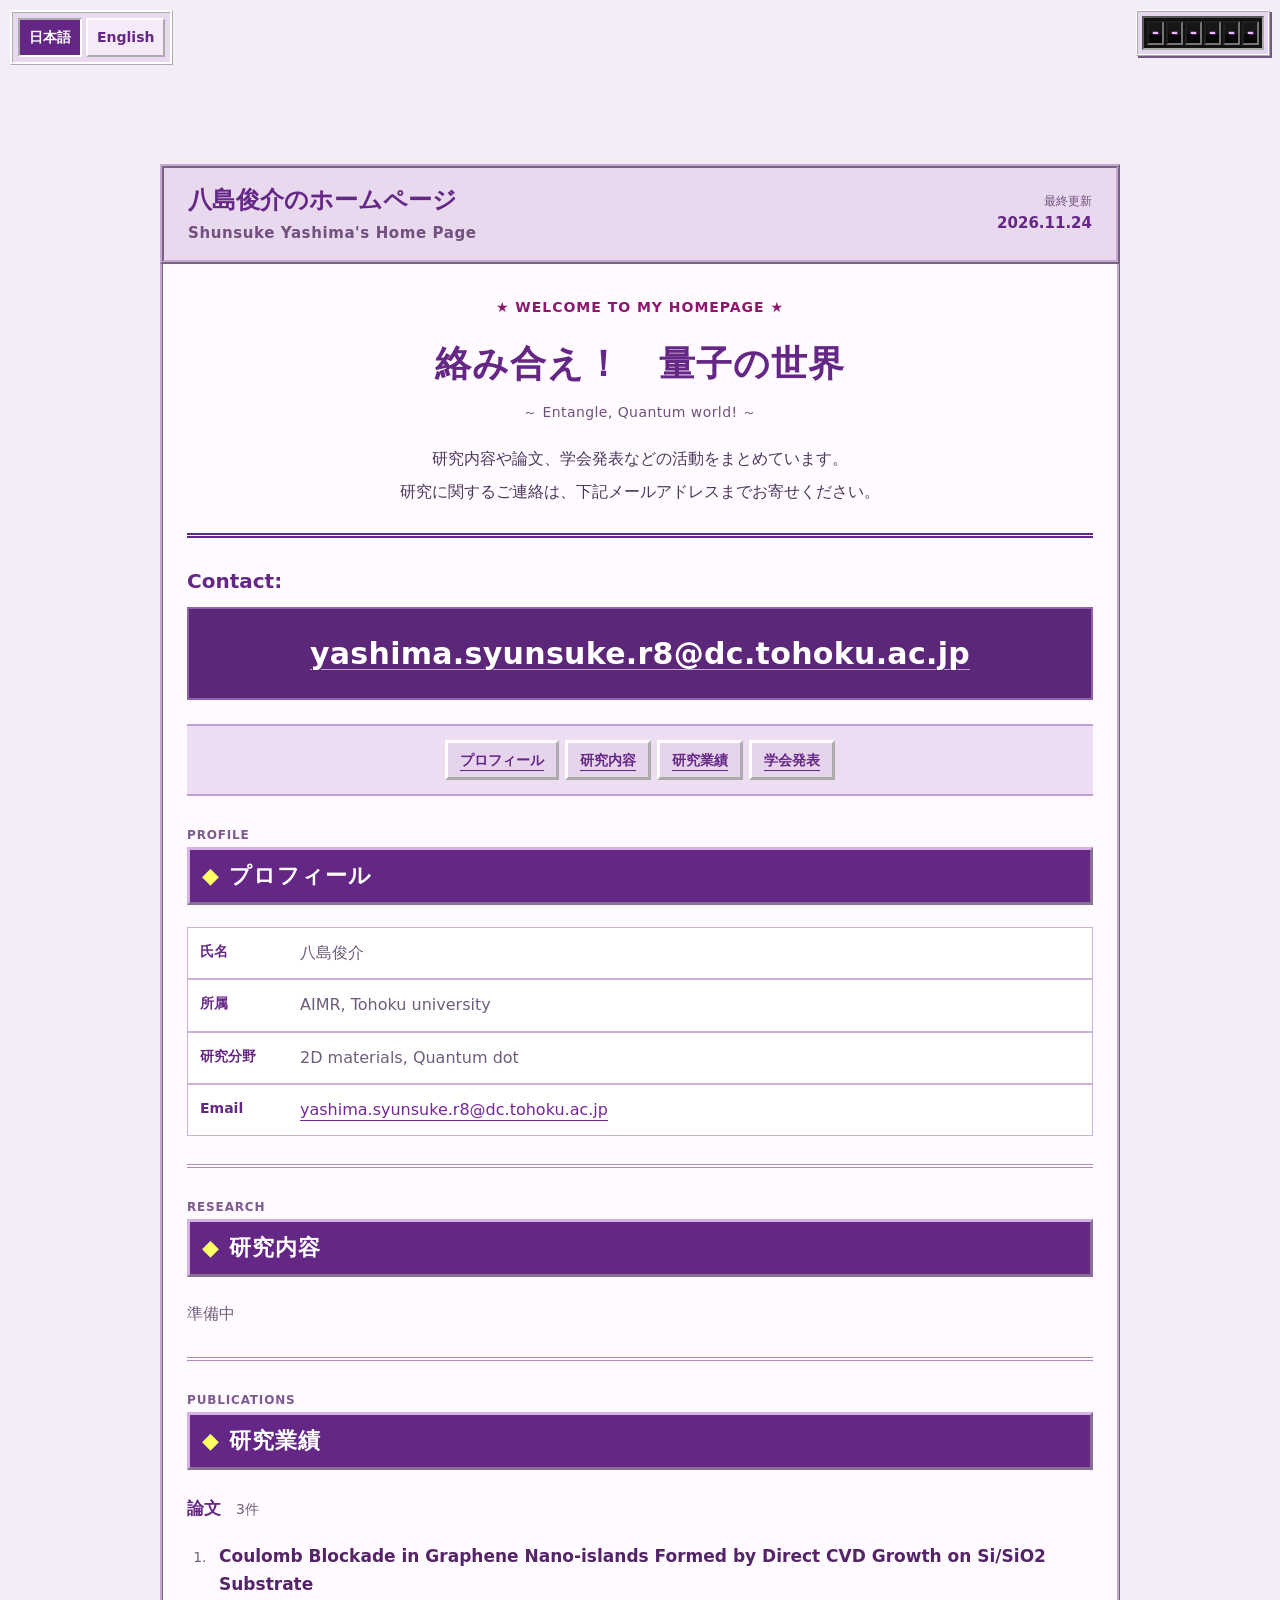
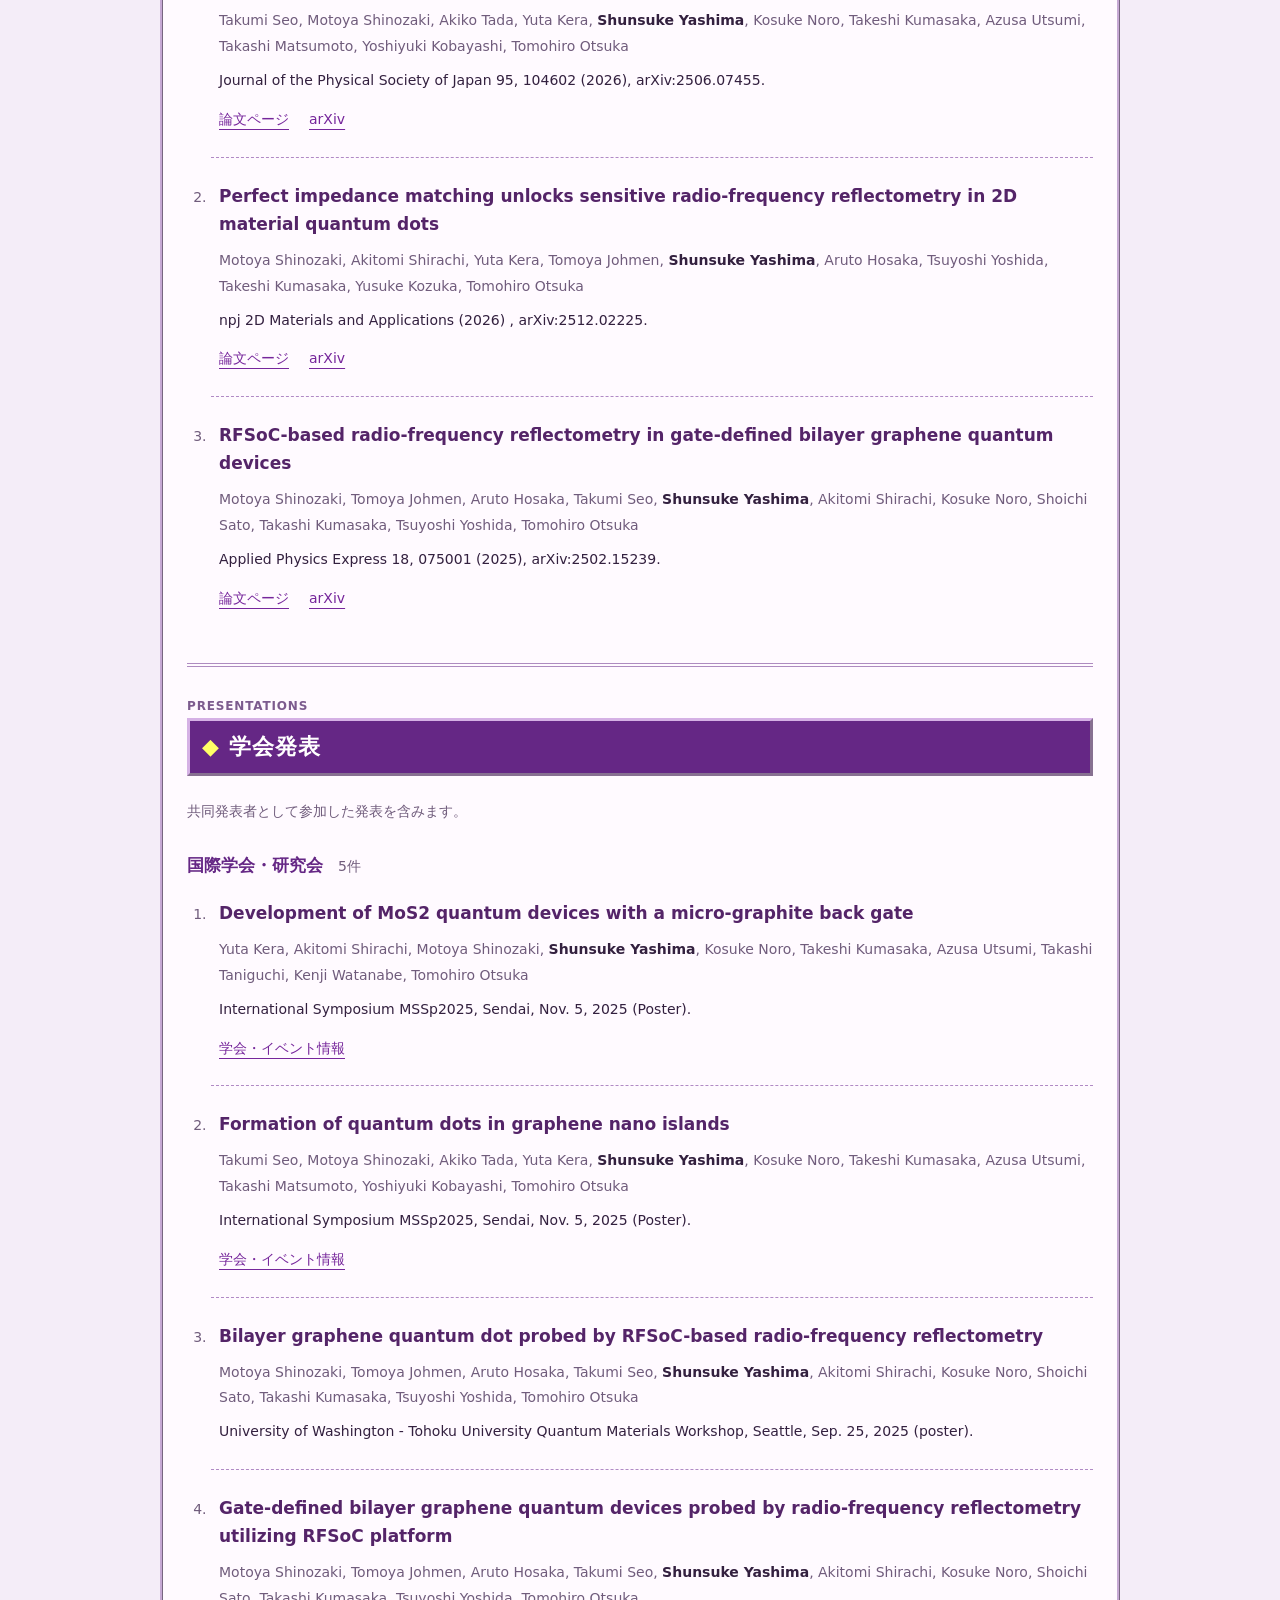
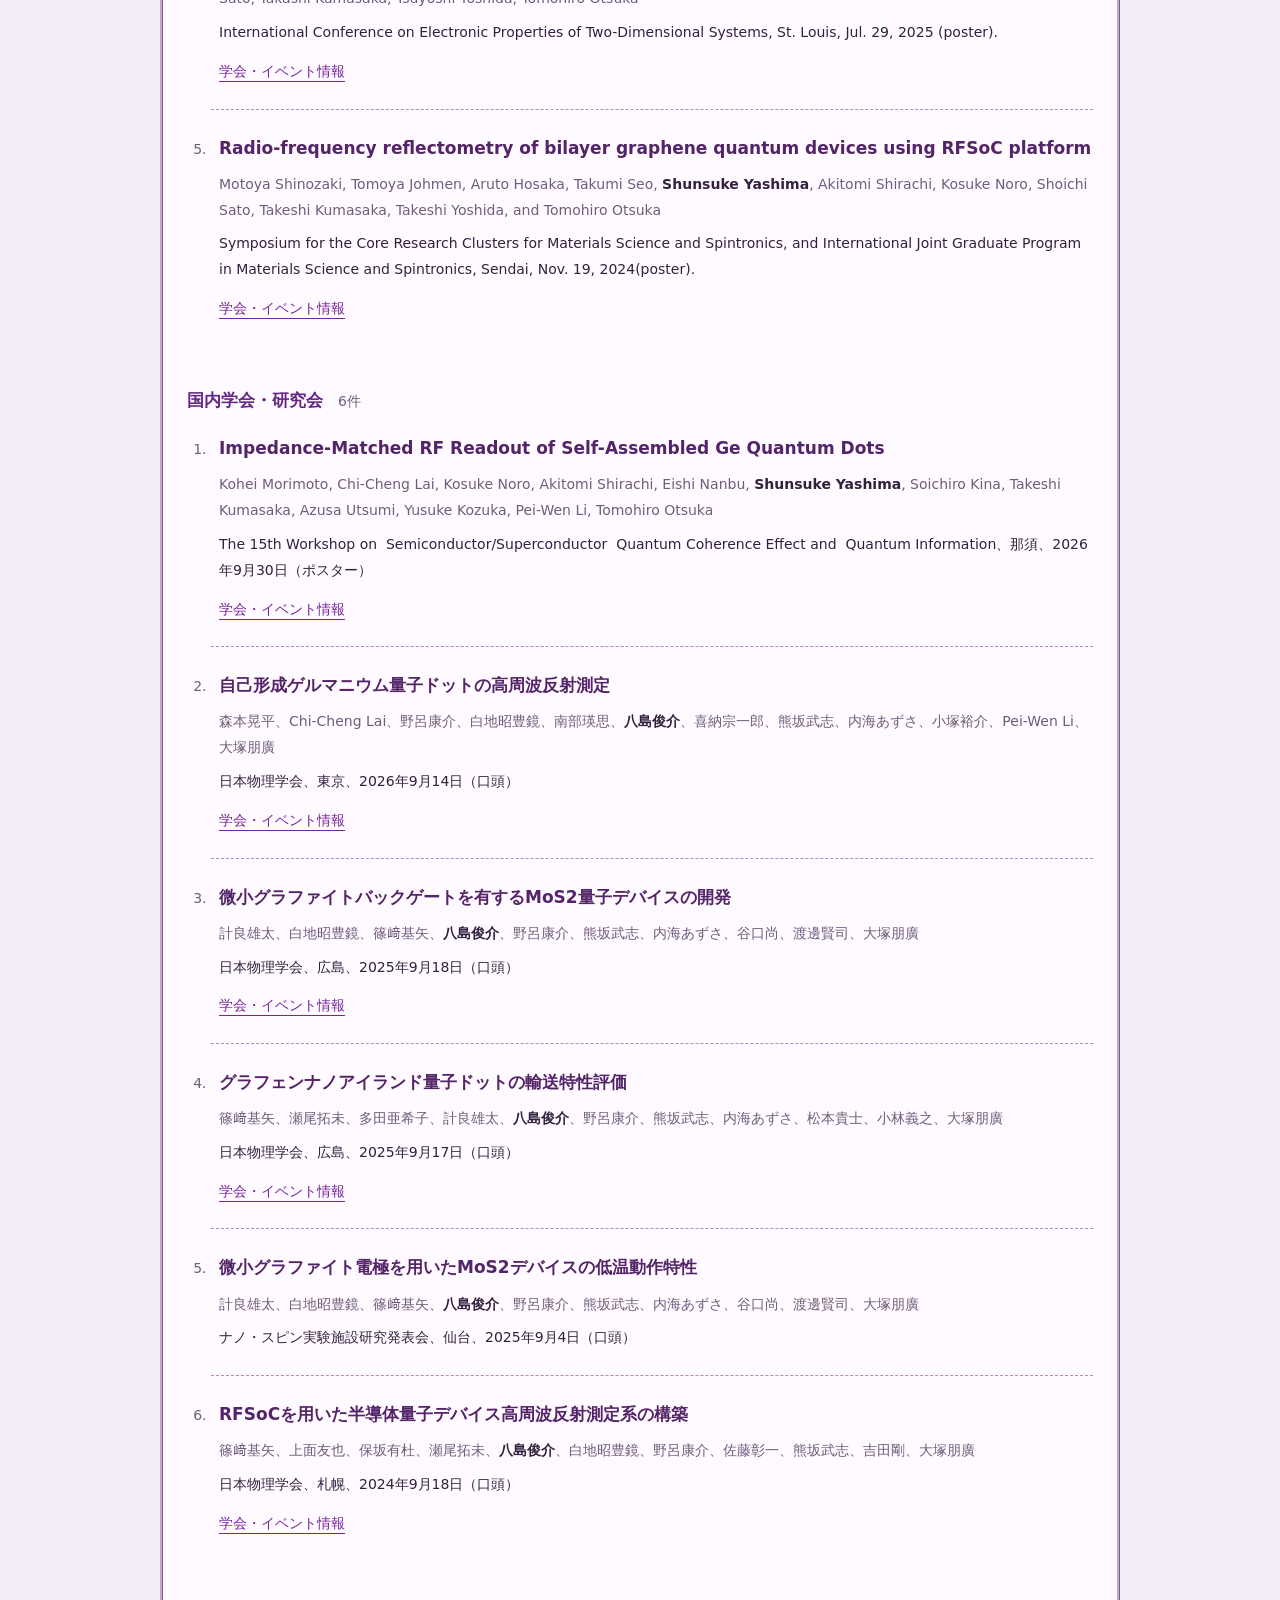
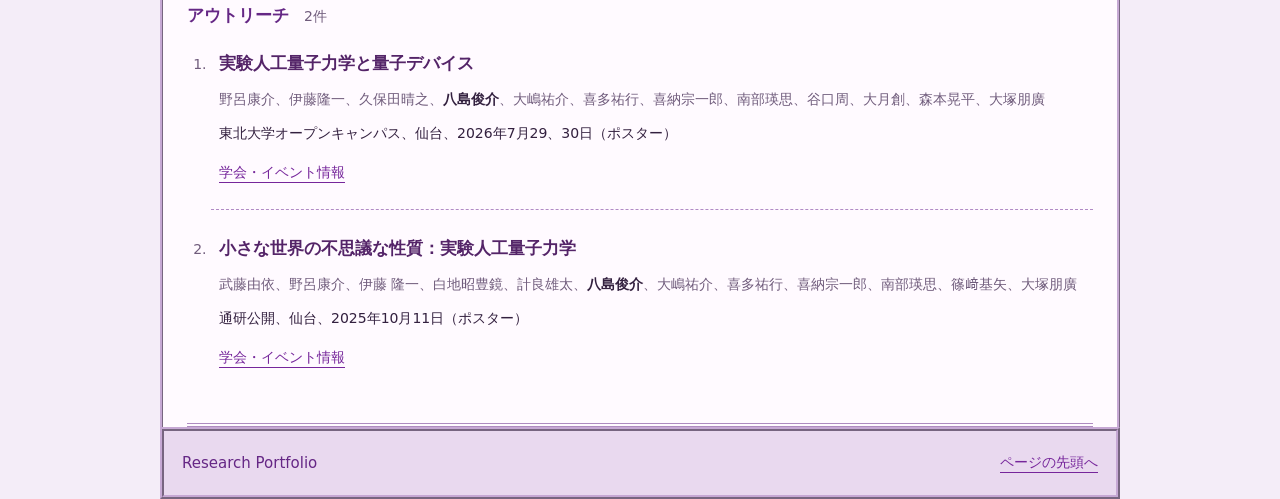
==== commit d494b10f: "２３" ====
--- a/index.html
+++ b/index.html
@@ -33,6 +33,7 @@
     </aside>
     <header class="site-header">
       <a class="site-title" href="index.html#top">八島俊介のホームページ<span>Shunsuke Yashima's Home Page</span></a>
+      <p class="last-updated"><span>最終更新</span><time datetime="2026-11-24">2026.11.24</time></p>
     </header>
     <main>
       <section class="hero" aria-labelledby="hero-title">
@@ -45,8 +46,8 @@
 
           <p class="hero-description">研究内容や論文、学会発表などの活動をまとめています。<br>研究に関するご連絡は、下記メールアドレスまでお寄せください。</p>
         </div>
+        <p class="contact-heading">Contact:</p>
         <div class="contact-panel">
-          <p class="contact-heading">Contact</p>
           <a class="email" href="mailto:yashima.syunsuke.r8@dc.tohoku.ac.jp">yashima.syunsuke.r8@dc.tohoku.ac.jp</a>
         </div>
       </section>
@@ -62,7 +63,7 @@
           <div class="section-body">
             <!-- 下記の「準備中」を、ご自身の情報に差し替えてください。 -->
             <dl class="profile-list">
-              <div><dt>氏名</dt><dd class="placeholder">Shunsuke Yashima</dd></div>
+              <div><dt>氏名</dt><dd class="placeholder">八島俊介</dd></div>
               <div><dt>所属</dt><dd class="placeholder">AIMR, Tohoku university</dd></div>
               <div><dt>研究分野</dt><dd class="placeholder">2D materials, Quantum dot</dd></div>
               <div><dt>Email</dt><dd><a href="mailto:yashima.syunsuke.r8@dc.tohoku.ac.jp">yashima.syunsuke.r8@dc.tohoku.ac.jp</a></dd></div>
@@ -71,23 +72,7 @@
         </section>
         <section class="content-section" id="research" aria-labelledby="research-title">
           <div class="section-heading"><p class="eyebrow">RESEARCH</p><h2 id="research-title">研究内容</h2></div>
-          <div class="section-body research-body">
-            <p class="research-kicker">二次元材料 × 量子デバイス</p>
-            <h3 class="research-theme">高周波反射測定による<br>二層グラフェン量子ドットの電荷検出</h3>
-            <p class="research-summary">原子層の厚さをもつ材料「グラフェン」を使い、電荷を一つずつ閉じ込める量子ドットを作製しています。二層グラフェンの電気的な性質を利用したデバイス設計と、高周波信号による電荷の読み出しに取り組み、量子状態を高感度かつ高速に測定する技術の確立を目指しています。</p>
-
-            <div class="research-topic">
-              <h4>研究の背景と目的</h4>
-              <p>量子ドットを用いた量子情報処理では、量子状態を保持・制御することに加え、その状態を読み出す技術が必要です。二層グラフェンは、垂直方向の電場によってバンドギャップを制御でき、ゲート電圧で電荷を閉じ込める領域を形成できます。</p>
-            </div>
-
-            <div class="research-topic">
-              <h4>デバイス作製と低温測定</h4>
-              <p>二層グラフェンを六方晶窒化ホウ素（hBN）で挟んだ積層構造をドライ転写法で作製し、</p>
-            </div>
-
-    
-          </div>
+          <div class="section-body"><p class="placeholder">準備中</p></div>
         </section>
         <section class="content-section" id="publications" aria-labelledby="publications-title">
           <div class="section-heading"><p class="eyebrow">PUBLICATIONS</p><h2 id="publications-title">研究業績</h2></div>
--- a/retro.css
+++ b/retro.css
@@ -3,7 +3,7 @@
 html { scroll-behavior: auto; }
 html[lang="en"] { zoom: var(--page-zoom, 1); }
 .page-top { position: absolute; top: 0; left: 0; width: 1px; height: 1px; pointer-events: none; }
-.language-switch { position: fixed; top: 10px; left: 10px; z-index: 25; display: flex; gap: 4px; padding: 5px; background: #e9d9ef; border: 3px ridge #fff; font-size: 14px; }
+.language-switch { position: absolute; top: 10px; left: 10px; right: auto; bottom: auto; z-index: 25; zoom: calc(1 / var(--page-zoom, 1)); display: flex; gap: 4px; padding: 5px; background: #e9d9ef; border: 3px ridge #fff; font-size: 14px; }
 .language-switch a { display: block; padding: 4px 9px; border: 2px outset #fff; background: #f5eafa; color: #652785; text-decoration: none; font-weight: 600; }
 .language-switch a[aria-current="page"] { border-style: inset; background: #652785; color: #fff; }
 .language-switch a:hover { text-decoration: underline; }
@@ -23,6 +23,9 @@
 .site-header { min-height: 95px; padding: 16px 24px; background: #e9d9ef; border: 4px ridge #c6a8d4; }
 .site-title { color: #652785; font-family: inherit; font-weight: bold; font-size: 24px; letter-spacing: 0; }
 .site-title span { color: #71507e; font-family: inherit; font-size: 15px; letter-spacing: .04em; }
+.last-updated { flex: 0 0 auto; margin: 0 0 0 auto; text-align: right; line-height: 1.6; }
+.last-updated span { display: block; color: #71507e; font-size: 12px; }
+.last-updated time { display: block; color: #652785; font-size: 15px; font-weight: 600; white-space: nowrap; }
 .header-contact { padding: 4px 10px; background: #ddd; border: 3px outset #fff; text-decoration: underline; white-space: nowrap; }
 main { padding: 0 24px; background: #fffaff; border-inline: 3px ridge #c6a8d4; }
 .hero { padding: 30px 0 24px; text-align: center; }
@@ -33,13 +36,13 @@
 .rising-sun-background .hero-description { background: #ffffffdc; }
 .hero-translation { margin: 8px 0 0; color: #71507e; font-size: 14px; line-height: 1.6; letter-spacing: .03em; }
 .hero-description { color: #4d365d; margin-top: 18px; }
-.contact-panel { margin-top: 24px; border: 5px ridge #cfa5e7; border-radius: 0; background: #652785; padding: 18px 12px; }
+.contact-panel { display: block; container-type: inline-size; margin-top: 0; padding: 22px 24px; border: 2px solid #9062aa; border-radius: 0; background: #5c2778; text-align: center; }
 .contact-label { justify-content: center; color: #ffff88; }
-.email, .email:visited { color: #ffff66; text-decoration-color: #ffff66; font-family: inherit; font-size: clamp(16px, 2.1vw, 27px); font-weight: bold; }
+.email, .email:visited { color: #fff; text-decoration-color: #bfa3d0; text-decoration-thickness: 1px; font-family: inherit; font-size: clamp(20px, 2vw, 30px); font-weight: 600; }
 .email:hover { color: #fff; }
 .contact-panel p { color: #fff; }
-.contact-panel .email { margin-top: 0; }
-.contact-panel .contact-heading { margin: 0 0 8px; color: #fff; font-size: 14px; font-weight: 600; }
+.contact-panel .email { display: inline-block; max-width: 100%; margin: 0 auto; text-align: center; white-space: nowrap; overflow-wrap: normal; word-break: normal; font-size: clamp(10px, 4.5cqi, 30px); }
+.contact-heading { margin: 24px 0 7px; color: #652785; font-size: 20px; font-weight: 600; text-align: left; }
 .section-nav { top: 0; justify-content: center; gap: 6px; padding: 14px 0; border-block: 2px solid #c0a0d0; background: #ecddf3; }
 .section-nav a { border: 3px outset #fff; border-radius: 0; background: #e6d4ed; color: #652785; font-weight: bold; text-decoration: underline; padding: 6px 12px; transition: none; }
 .section-nav a:hover, .section-nav a:focus-visible { border-style: inset; color: #8b205e; background: #eee; }
@@ -130,5 +133,5 @@
   .site-title { font-size: 21px; }
   .hero { padding-top: 24px; }
   .section-nav a { padding: 5px 8px; }
-  .contact-panel { padding: 16px 8px; }
+  .contact-panel { padding: 16px 18px; }
 }
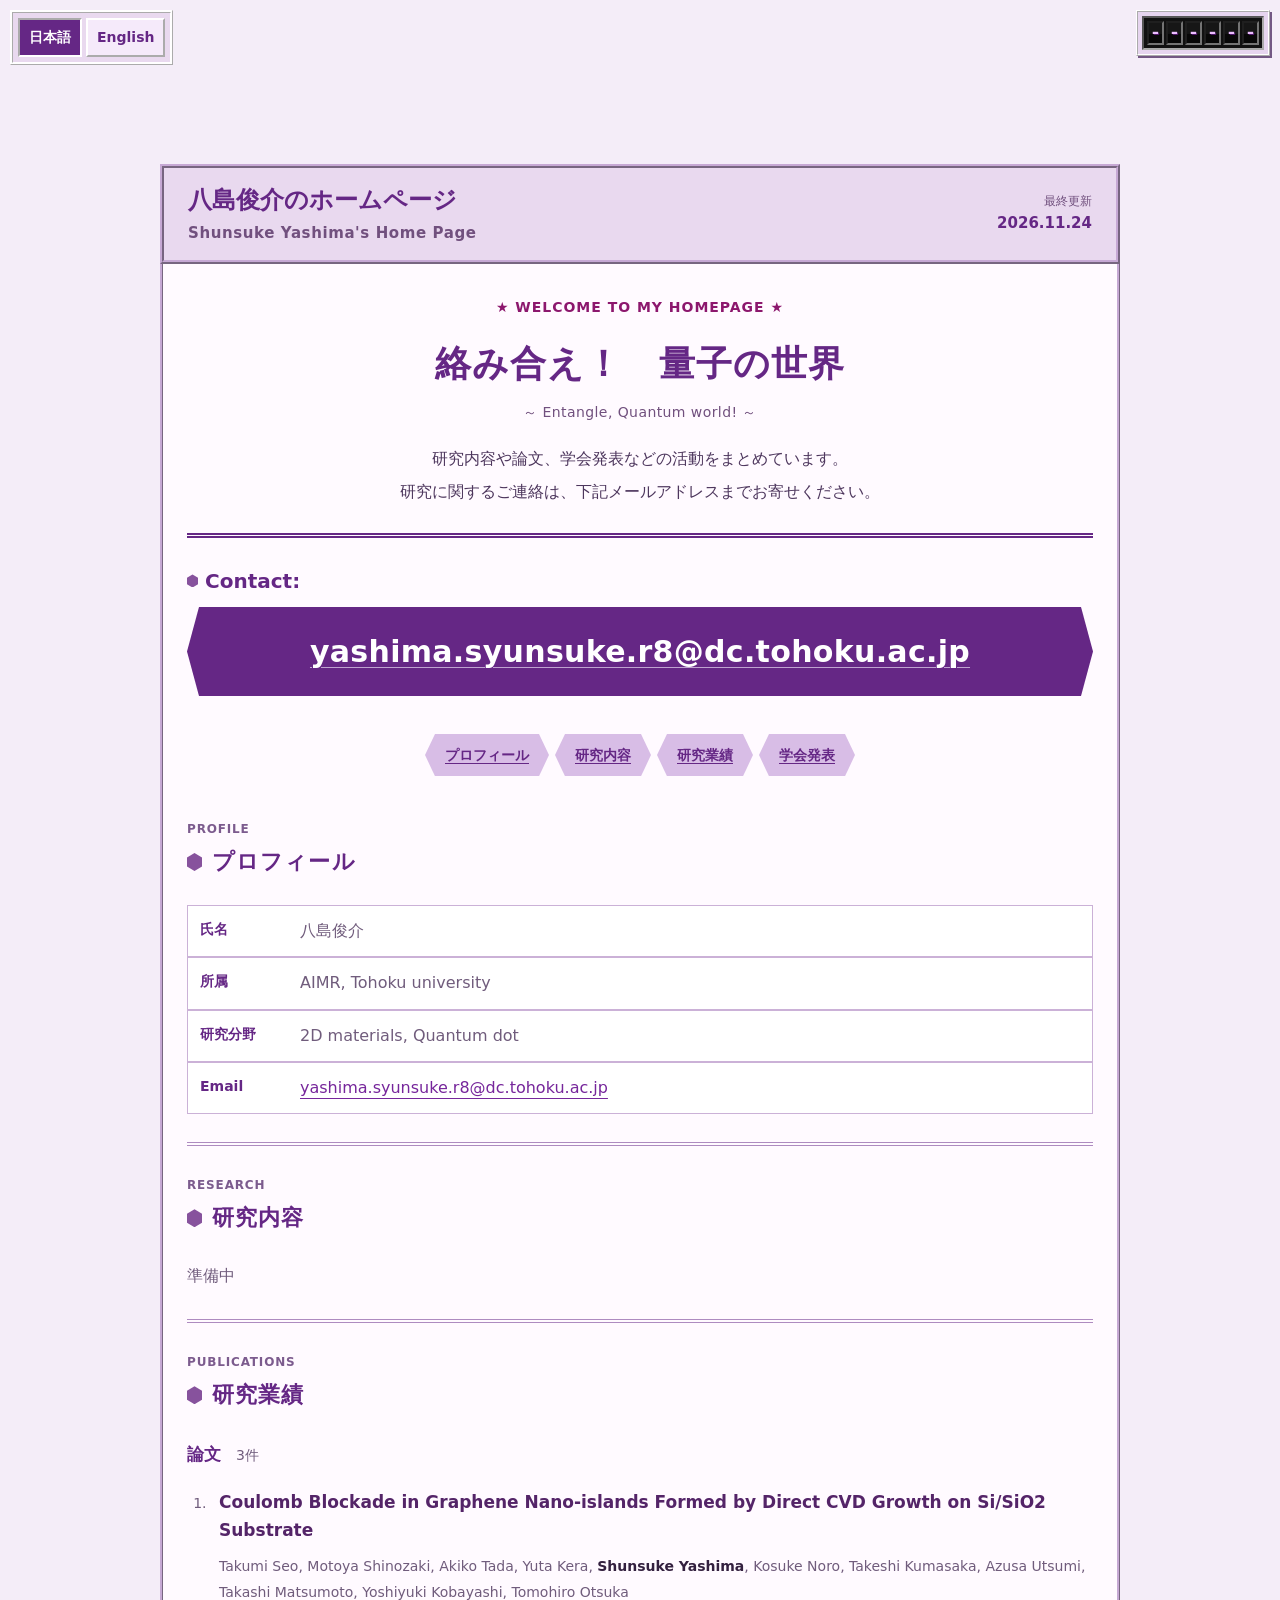
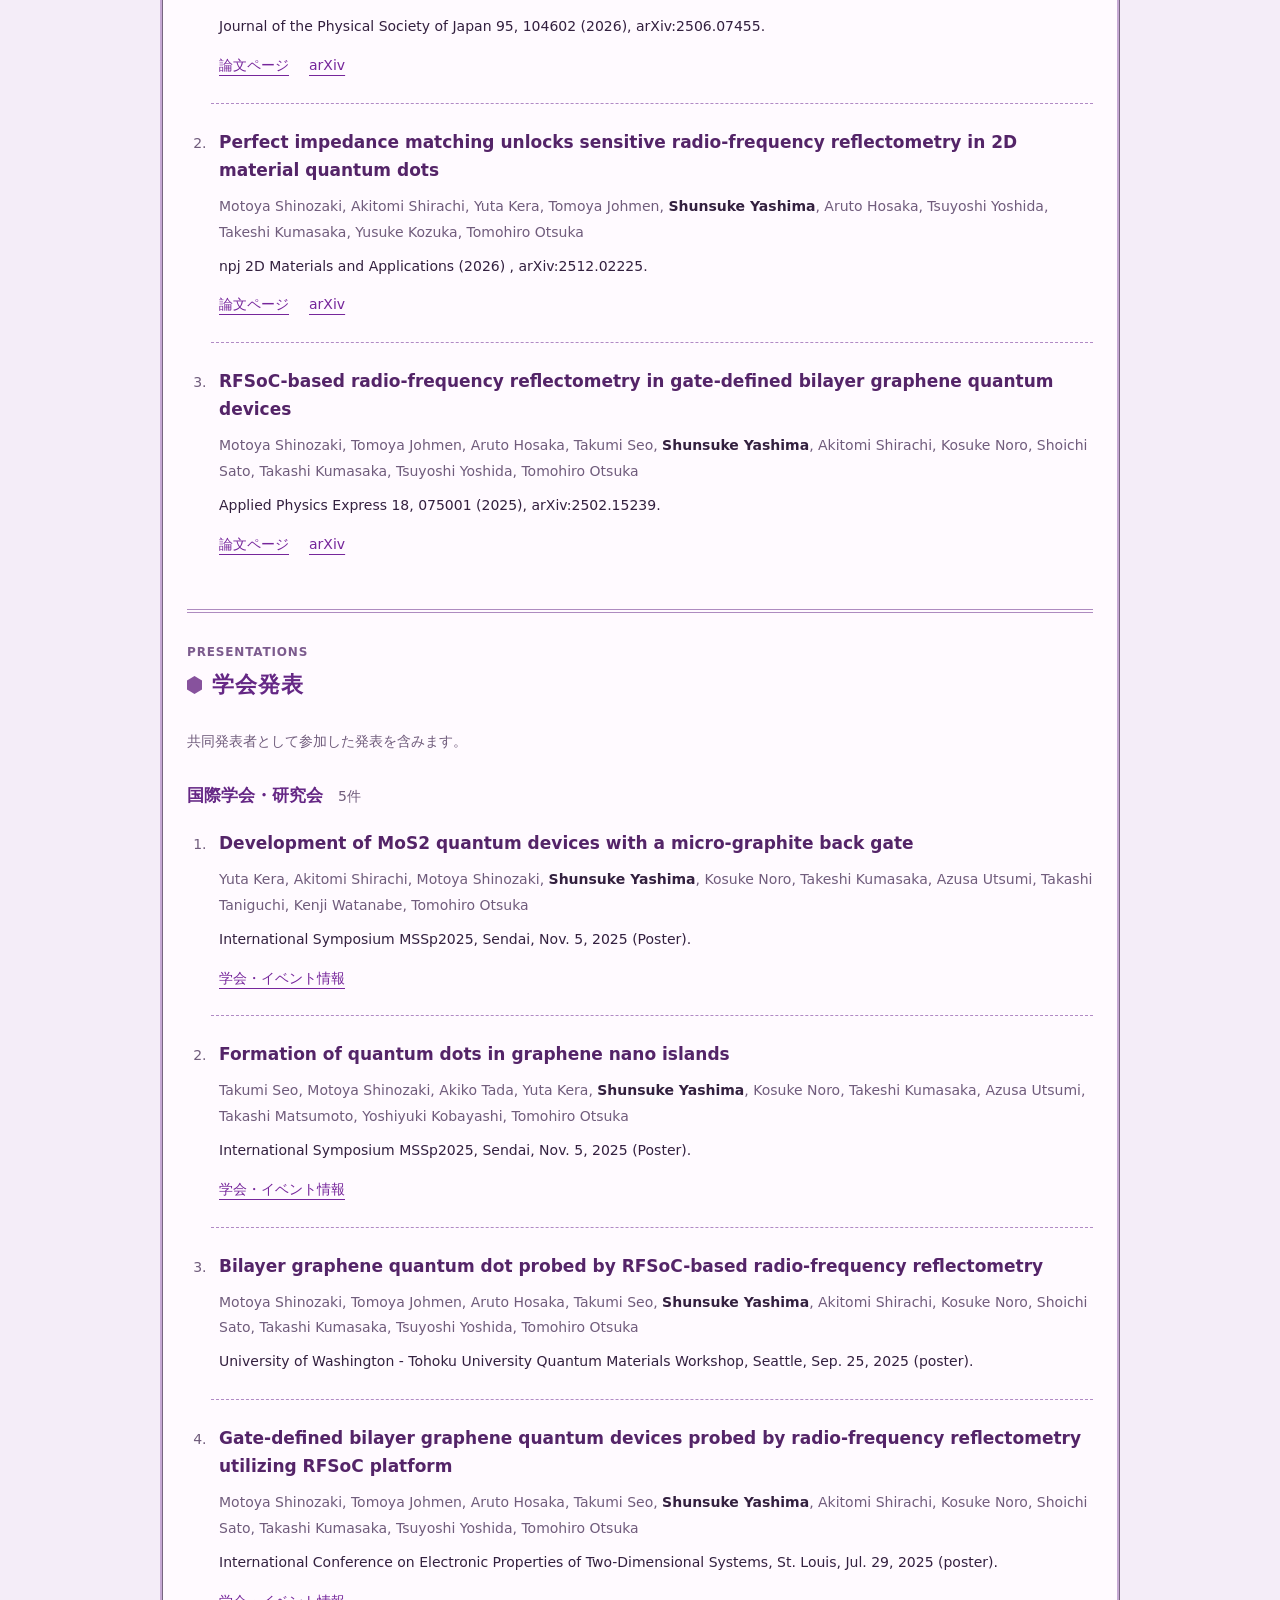
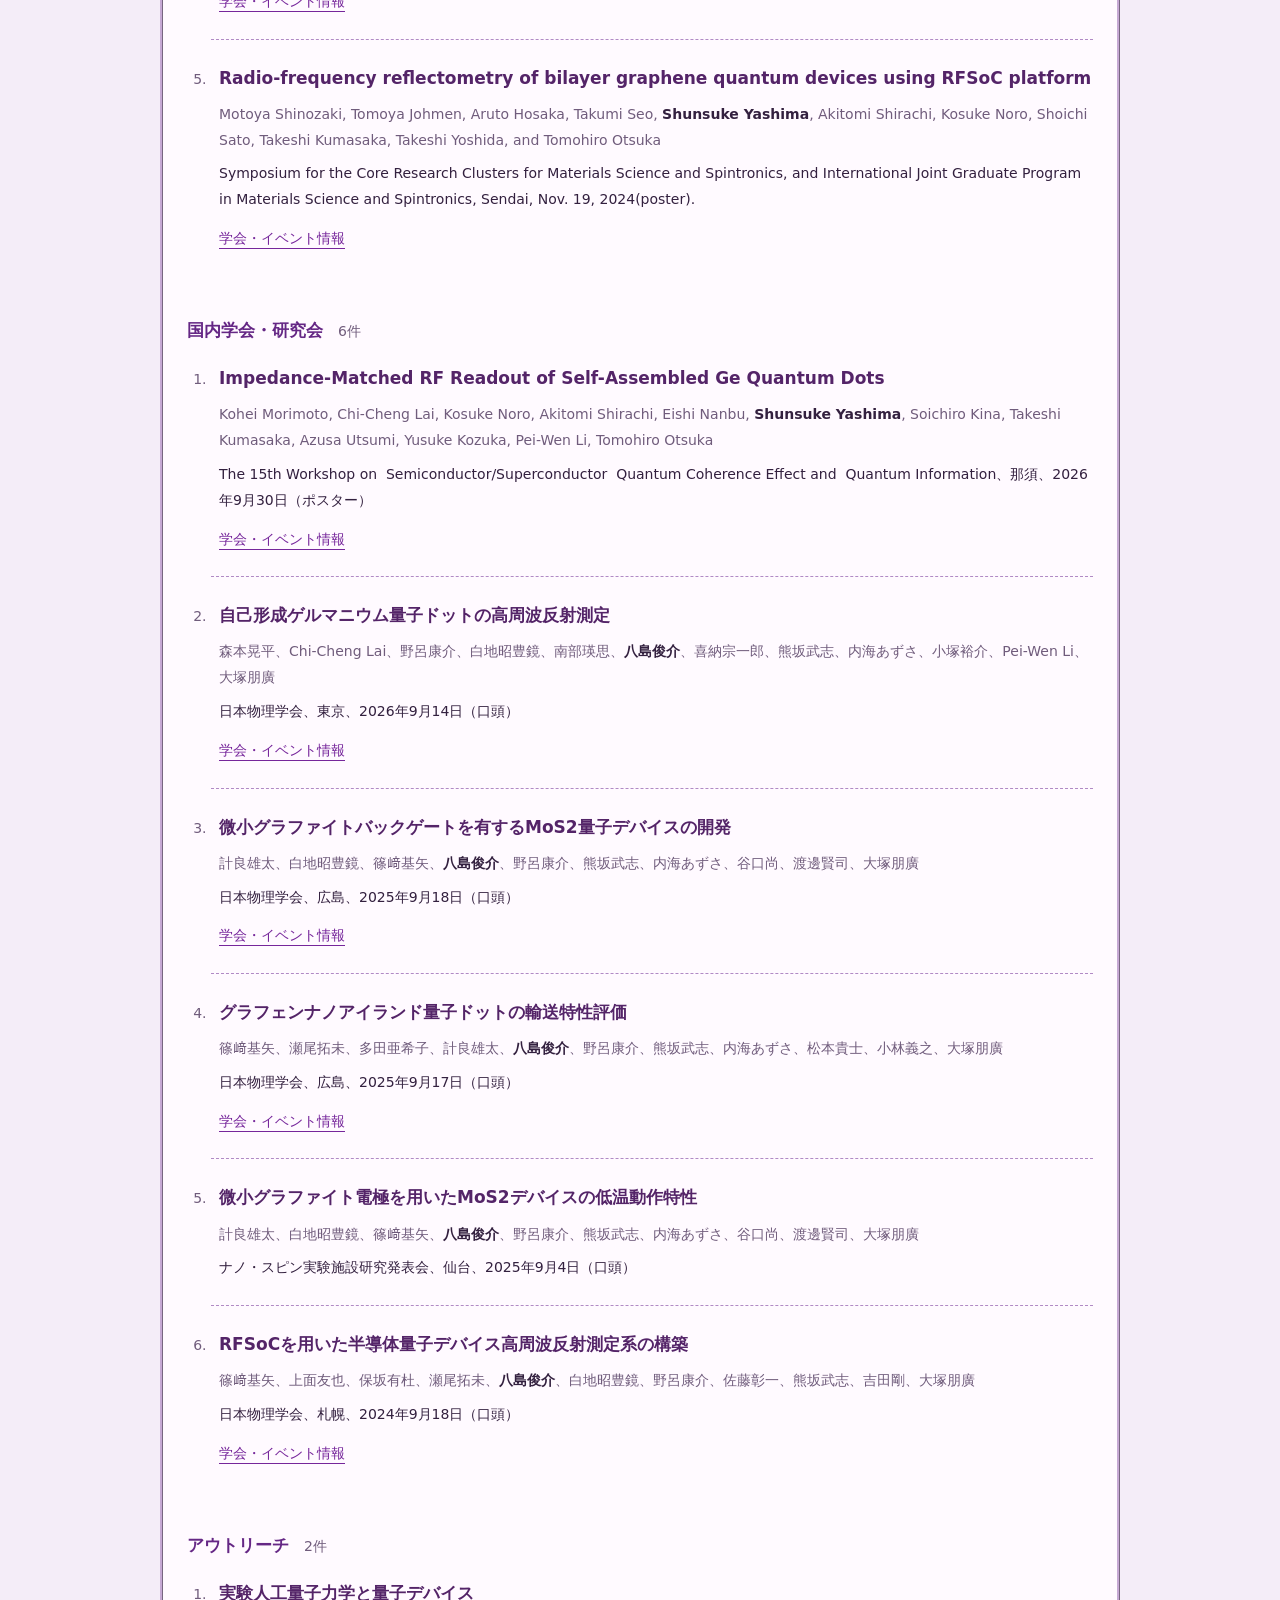
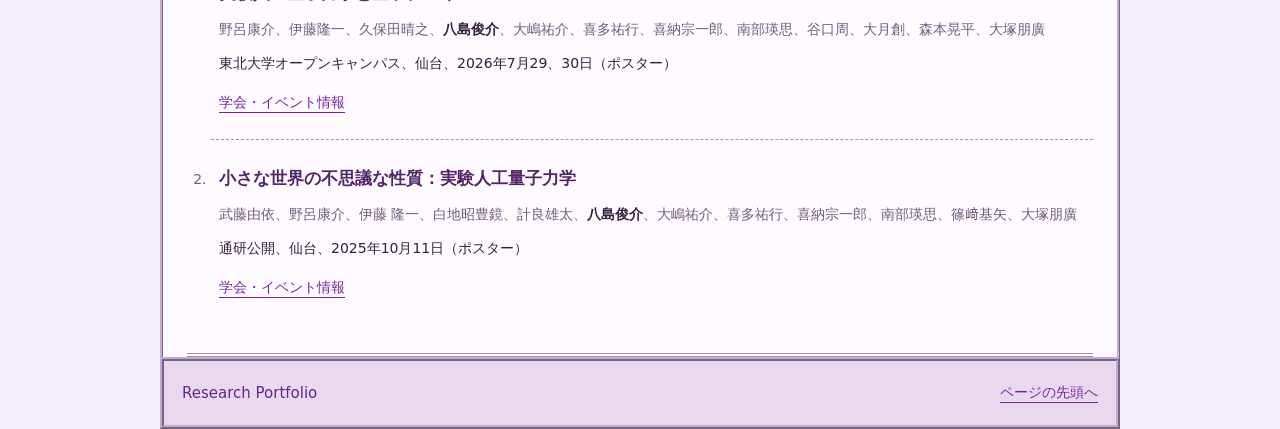
==== commit d2e74825: "くｈｌｋ" ====
--- a/index.html
+++ b/index.html
@@ -8,6 +8,7 @@
     <title>Yashima-entangle-Shunsuke | Research Portfolio</title>
     <link rel="stylesheet" href="stylesheet.css">
     <link rel="stylesheet" href="retro.css">
+    <link rel="stylesheet" href="graphene.css">
     <link rel="alternate" hreflang="ja" href="index.html">
     <link rel="alternate" hreflang="en" href="en.html">
   </head>
--- a/graphene.css
+++ b/graphene.css
@@ -0,0 +1,31 @@
+/* Early-web styling with small hexagonal accents, without lattice illustrations. */
+:root {
+  --hex-tab: polygon(10px 0, calc(100% - 10px) 0, 100% 50%, calc(100% - 10px) 100%, 10px 100%, 0 50%);
+  --hex-cell: polygon(50% 0, 100% 25%, 100% 75%, 50% 100%, 0 75%, 0 25%);
+}
+.contact-heading { display: flex; align-items: center; gap: 7px; }
+.contact-heading::before { content: ""; width: 11px; height: 13px; background: #87529d; clip-path: var(--hex-cell); }
+.contact-panel {
+  border: 0;
+  background: #652785;
+  clip-path: polygon(12px 0, calc(100% - 12px) 0, 100% 50%, calc(100% - 12px) 100%, 12px 100%, 0 50%);
+}
+.section-nav { border: 0; background: #fffaff; }
+.section-nav a {
+  border: 0;
+  background: #d8bde6;
+  color: #652785;
+  clip-path: var(--hex-tab);
+  text-decoration: underline;
+  text-underline-offset: 3px;
+  padding: 10px 20px;
+}
+.section-nav a:hover, .section-nav a:focus-visible { border: 0; background: #ecdaf4; color: #8b205e; }
+.section-nav a:focus-visible { outline: 2px solid #87529d; outline-offset: -5px; }
+.section-heading .eyebrow { margin-left: 0; }
+/* Plain section titles with a small solid hexagon, without a rectangular bar. */
+h2 { display: flex; align-items: center; gap: 10px; padding: 0; border: 0; background: none; color: #652785; }
+h2::before { content: ""; flex: 0 0 15px; width: 15px; height: 18px; background: #87529d; clip-path: var(--hex-cell); }
+@media (max-width: 640px) {
+  .section-nav a { padding: 9px 16px; }
+}
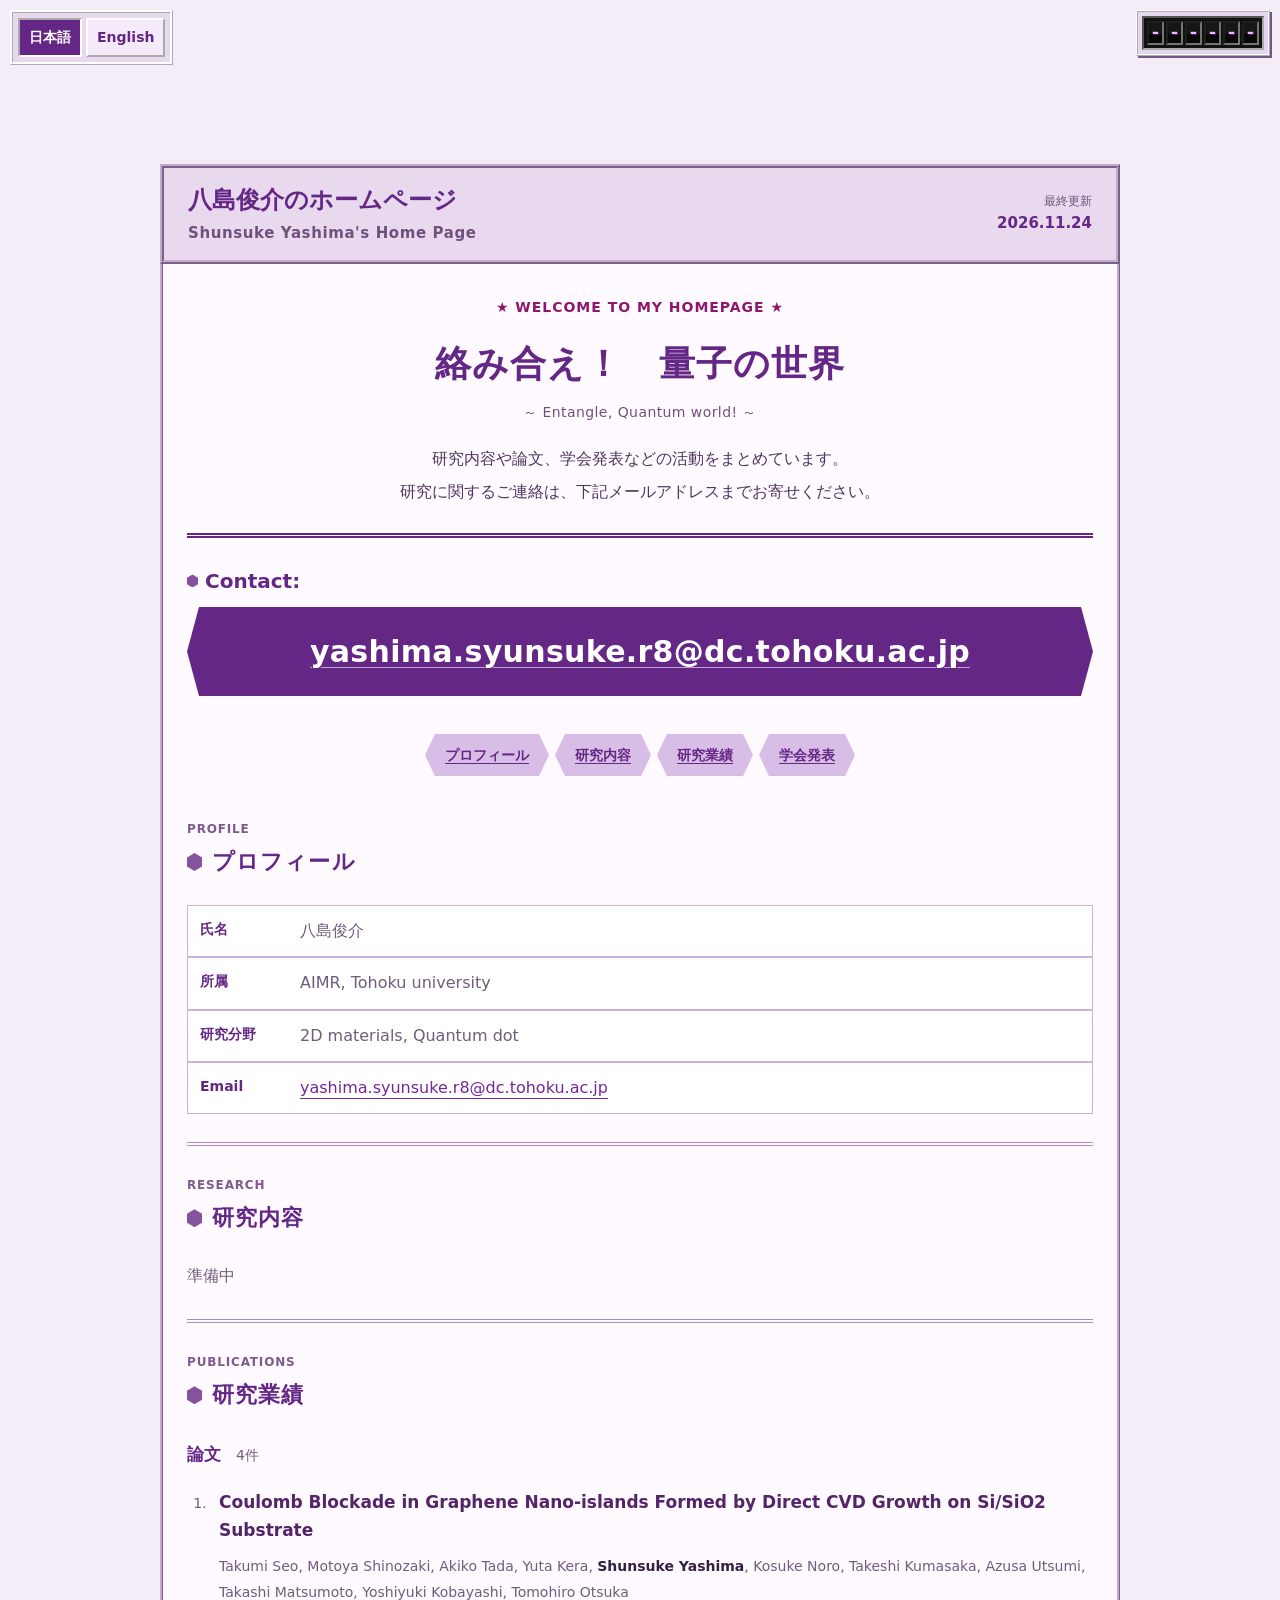
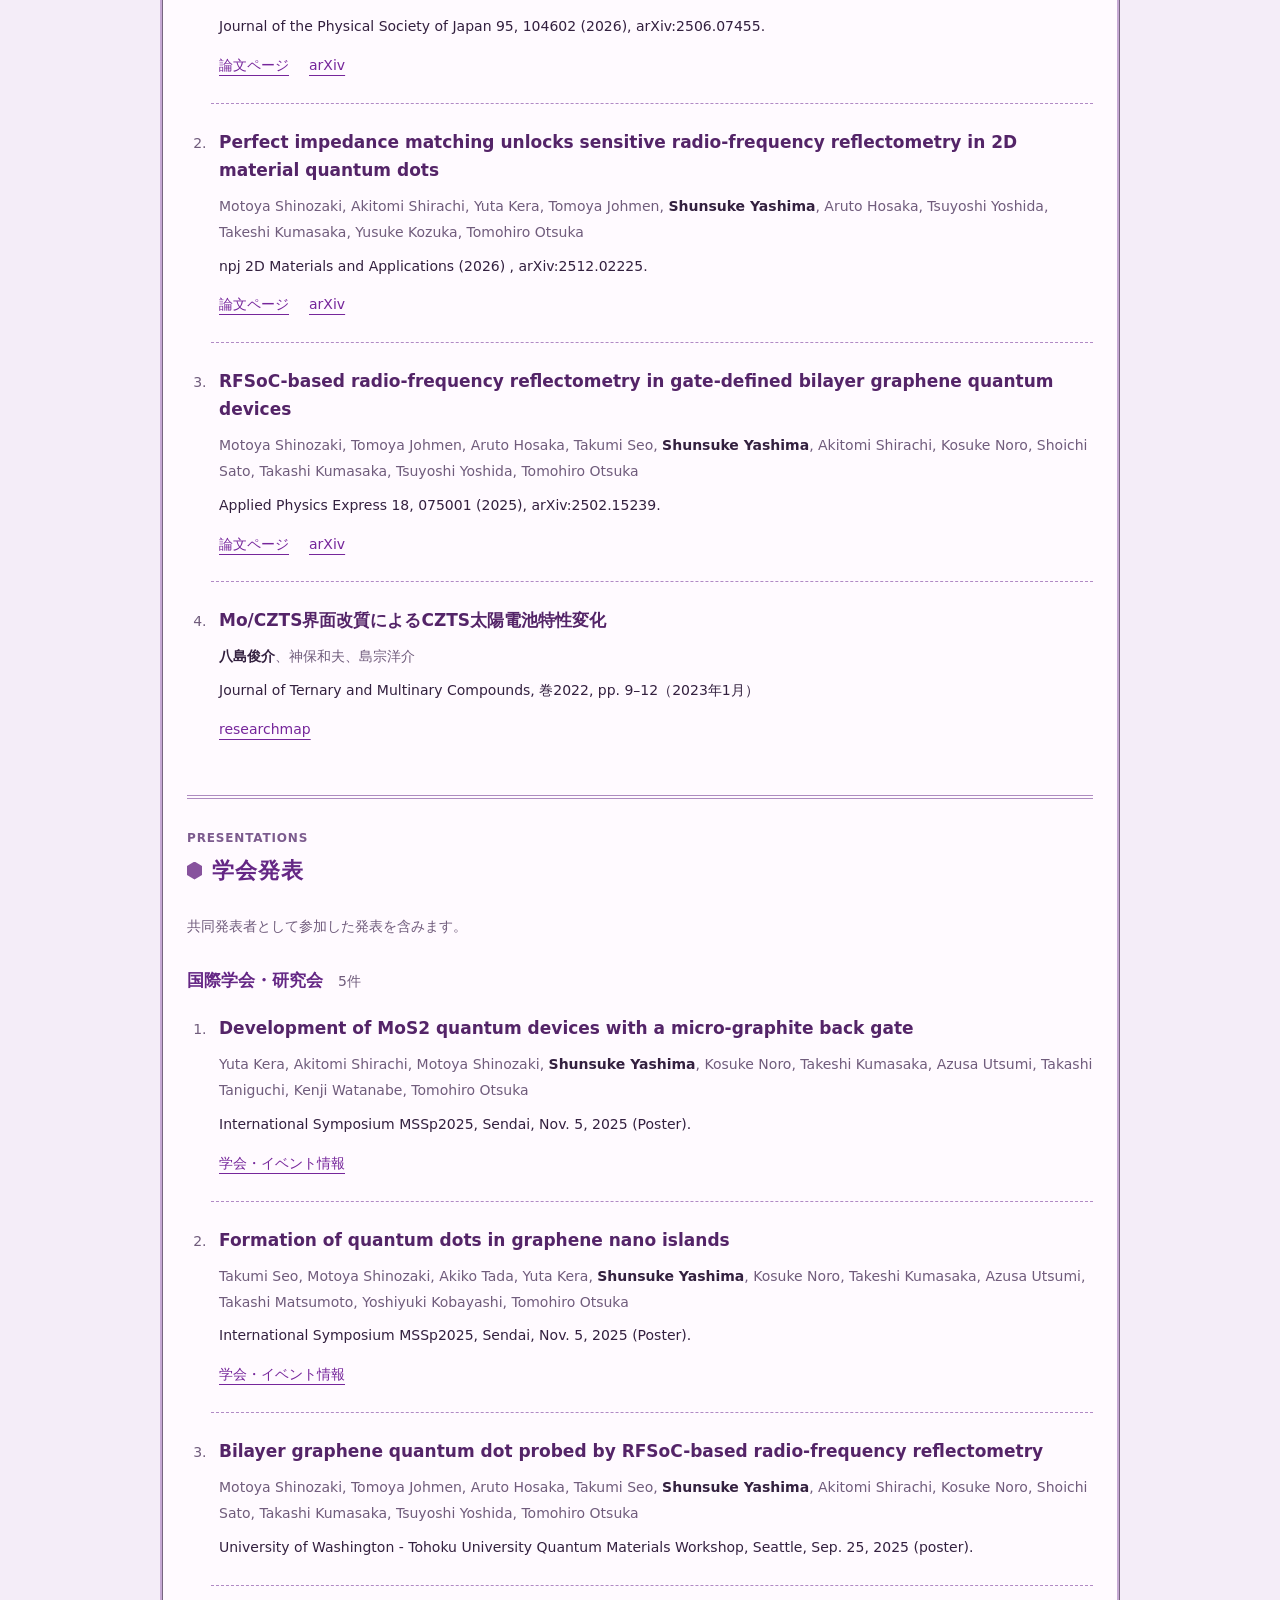
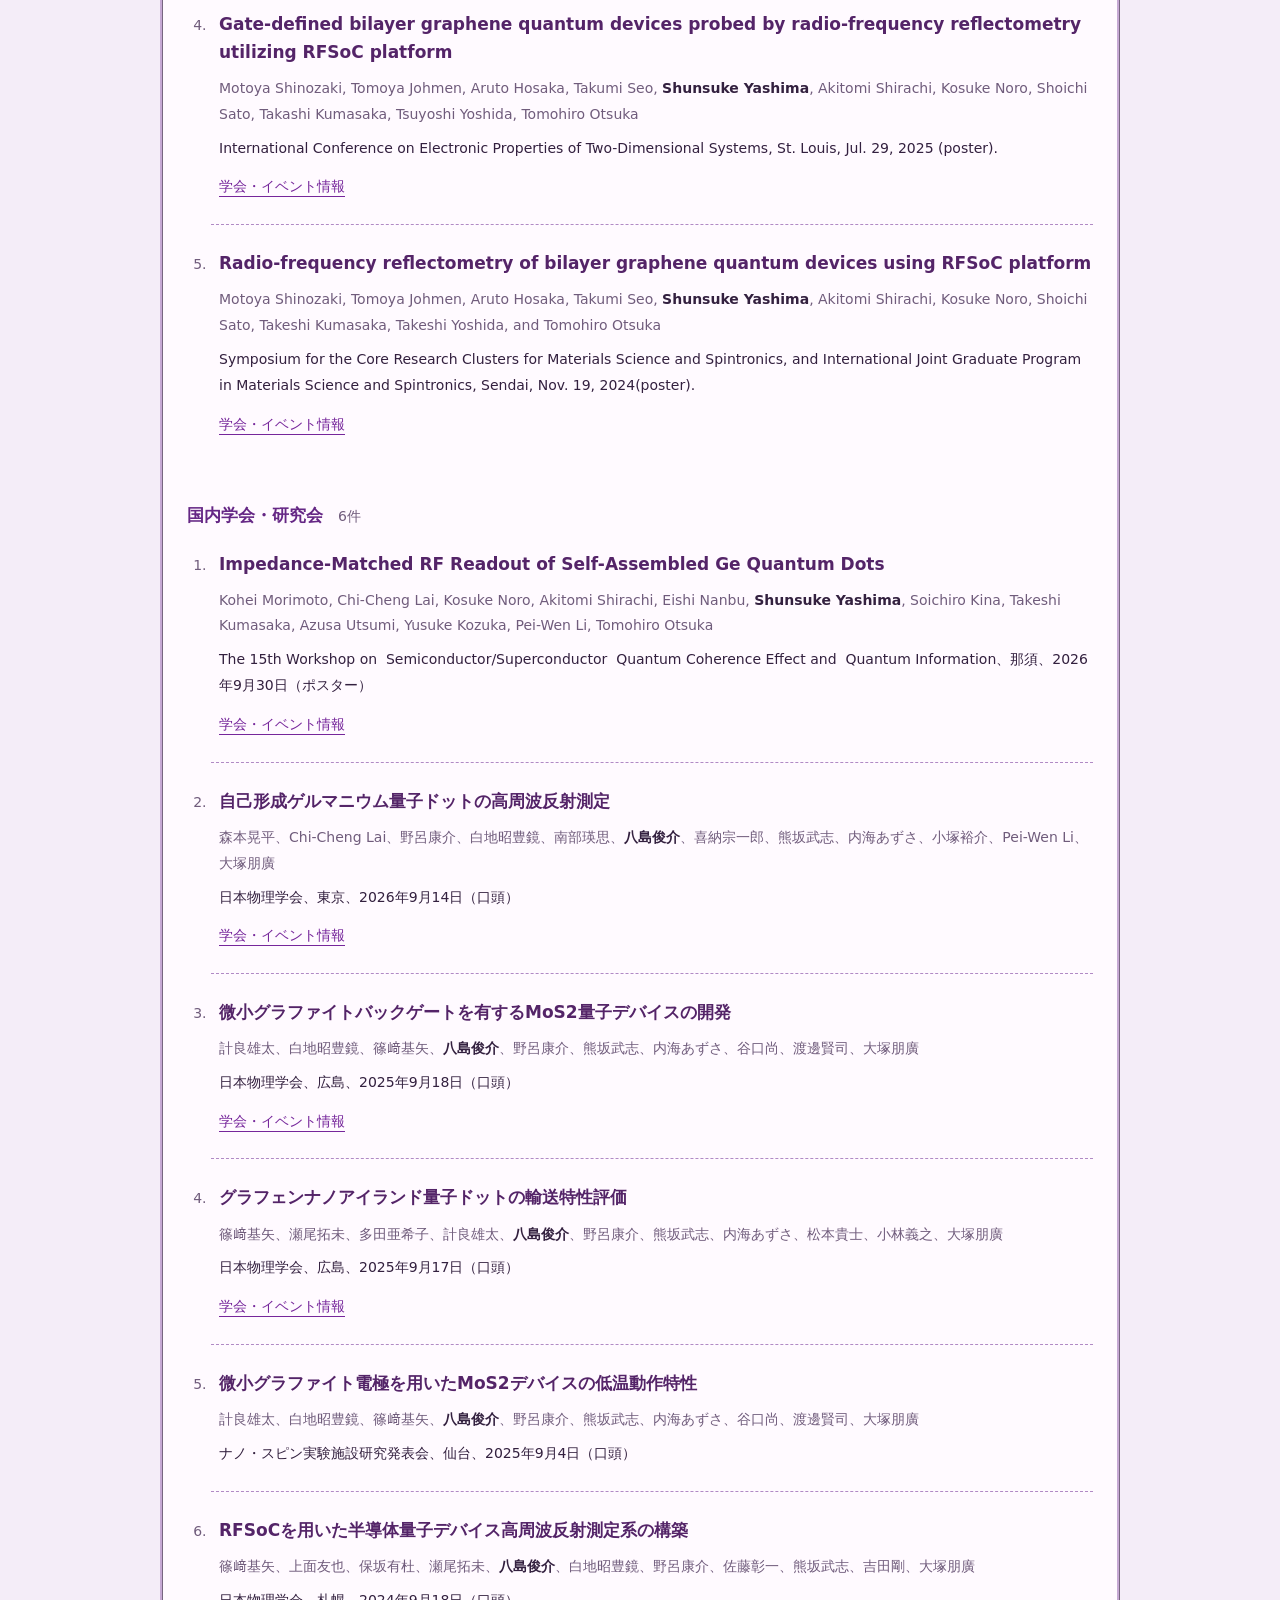
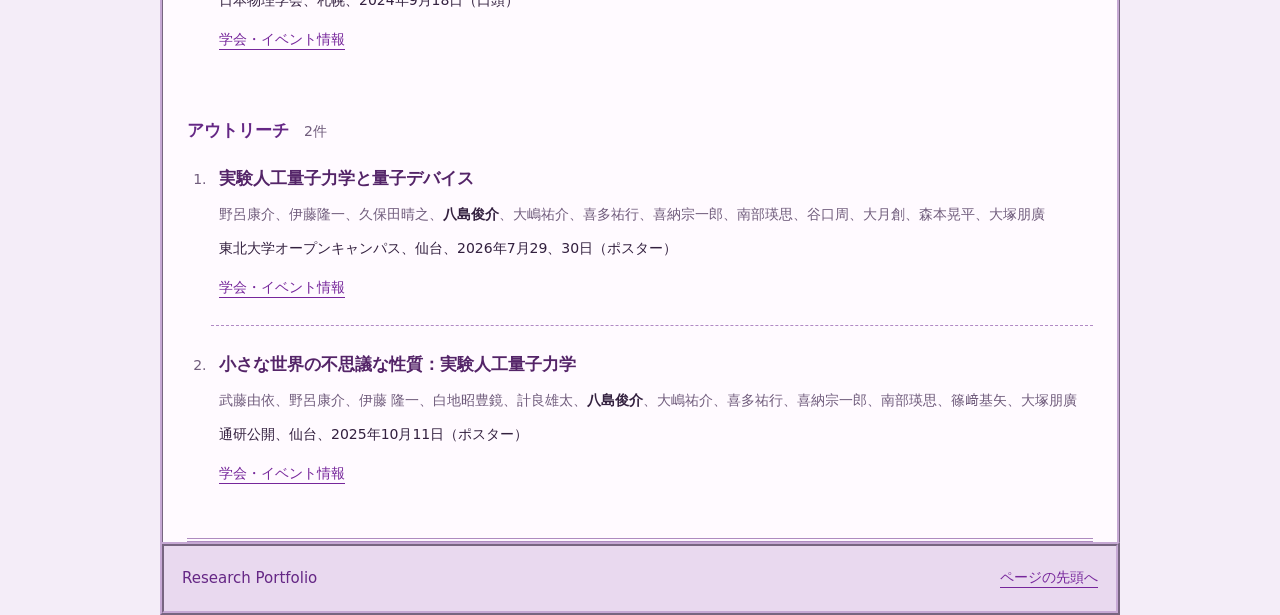
==== commit 11cd18e9: "CZTS" ====
--- a/index.html
+++ b/index.html
@@ -77,9 +77,10 @@
         </section>
         <section class="content-section" id="publications" aria-labelledby="publications-title">
           <div class="section-heading"><p class="eyebrow">PUBLICATIONS</p><h2 id="publications-title">研究業績</h2></div>
-          <div class="section-body achievements"><h3>論文 <span class="achievement-count">3件</span></h3><ol class="achievement-list"><li class="achievement"><h4>Coulomb Blockade in Graphene Nano-islands Formed by Direct CVD Growth on Si/SiO2 Substrate</h4><p class="achievement-authors">Takumi Seo, Motoya Shinozaki, Akiko Tada, Yuta Kera, <strong class="author-self">Shunsuke Yashima</strong>, Kosuke Noro, Takeshi Kumasaka, Azusa Utsumi, Takashi Matsumoto, Yoshiyuki Kobayashi, Tomohiro Otsuka</p><p class="achievement-venue">Journal of the Physical Society of Japan 95, 104602 (2026), arXiv:2506.07455.</p><div class="achievement-links"><a href="https://journals.jps.jp/doi/10.7566/JPSJ.95.104602">論文ページ</a><a href="https://arxiv.org/abs/2506.07455">arXiv</a></div></li>
+          <div class="section-body achievements"><h3>論文 <span class="achievement-count">4件</span></h3><ol class="achievement-list"><li class="achievement"><h4>Coulomb Blockade in Graphene Nano-islands Formed by Direct CVD Growth on Si/SiO2 Substrate</h4><p class="achievement-authors">Takumi Seo, Motoya Shinozaki, Akiko Tada, Yuta Kera, <strong class="author-self">Shunsuke Yashima</strong>, Kosuke Noro, Takeshi Kumasaka, Azusa Utsumi, Takashi Matsumoto, Yoshiyuki Kobayashi, Tomohiro Otsuka</p><p class="achievement-venue">Journal of the Physical Society of Japan 95, 104602 (2026), arXiv:2506.07455.</p><div class="achievement-links"><a href="https://journals.jps.jp/doi/10.7566/JPSJ.95.104602">論文ページ</a><a href="https://arxiv.org/abs/2506.07455">arXiv</a></div></li>
 <li class="achievement"><h4>Perfect impedance matching unlocks sensitive radio-frequency reflectometry in 2D material quantum dots</h4><p class="achievement-authors">Motoya Shinozaki, Akitomi Shirachi, Yuta Kera, Tomoya Johmen, <strong class="author-self">Shunsuke Yashima</strong>, Aruto Hosaka, Tsuyoshi Yoshida, Takeshi Kumasaka, Yusuke Kozuka, Tomohiro Otsuka</p><p class="achievement-venue">npj 2D Materials and Applications (2026) , arXiv:2512.02225.</p><div class="achievement-links"><a href="https://www.nature.com/articles/s41699-026-00730-0">論文ページ</a><a href="https://arxiv.org/abs/2512.02225">arXiv</a></div></li>
-<li class="achievement"><h4>RFSoC-based radio-frequency reflectometry in gate-defined bilayer graphene quantum devices</h4><p class="achievement-authors">Motoya Shinozaki, Tomoya Johmen, Aruto Hosaka, Takumi Seo, <strong class="author-self">Shunsuke Yashima</strong>, Akitomi Shirachi, Kosuke Noro, Shoichi Sato, Takashi Kumasaka, Tsuyoshi Yoshida, Tomohiro Otsuka</p><p class="achievement-venue">Applied Physics Express 18, 075001 (2025), arXiv:2502.15239.</p><div class="achievement-links"><a href="https://iopscience.iop.org/article/10.35848/1882-0786/ade6c2">論文ページ</a><a href="https://arxiv.org/abs/2502.15239">arXiv</a></div></li></ol></div>
+<li class="achievement"><h4>RFSoC-based radio-frequency reflectometry in gate-defined bilayer graphene quantum devices</h4><p class="achievement-authors">Motoya Shinozaki, Tomoya Johmen, Aruto Hosaka, Takumi Seo, <strong class="author-self">Shunsuke Yashima</strong>, Akitomi Shirachi, Kosuke Noro, Shoichi Sato, Takashi Kumasaka, Tsuyoshi Yoshida, Tomohiro Otsuka</p><p class="achievement-venue">Applied Physics Express 18, 075001 (2025), arXiv:2502.15239.</p><div class="achievement-links"><a href="https://iopscience.iop.org/article/10.35848/1882-0786/ade6c2">論文ページ</a><a href="https://arxiv.org/abs/2502.15239">arXiv</a></div></li>
+<li class="achievement"><h4>Mo/CZTS界面改質によるCZTS太陽電池特性変化</h4><p class="achievement-authors"><strong class="author-self">八島俊介</strong>、神保和夫、島宗洋介</p><p class="achievement-venue">Journal of Ternary and Multinary Compounds, 巻2022, pp. 9–12（2023年1月）</p><div class="achievement-links"><a href="https://researchmap.jp/shimamune/published_papers/41587625">researchmap</a></div></li></ol></div>
         </section>
         <section class="content-section" id="presentations" aria-labelledby="presentations-title">
           <div class="section-heading"><p class="eyebrow">PRESENTATIONS</p><h2 id="presentations-title">学会発表</h2></div>
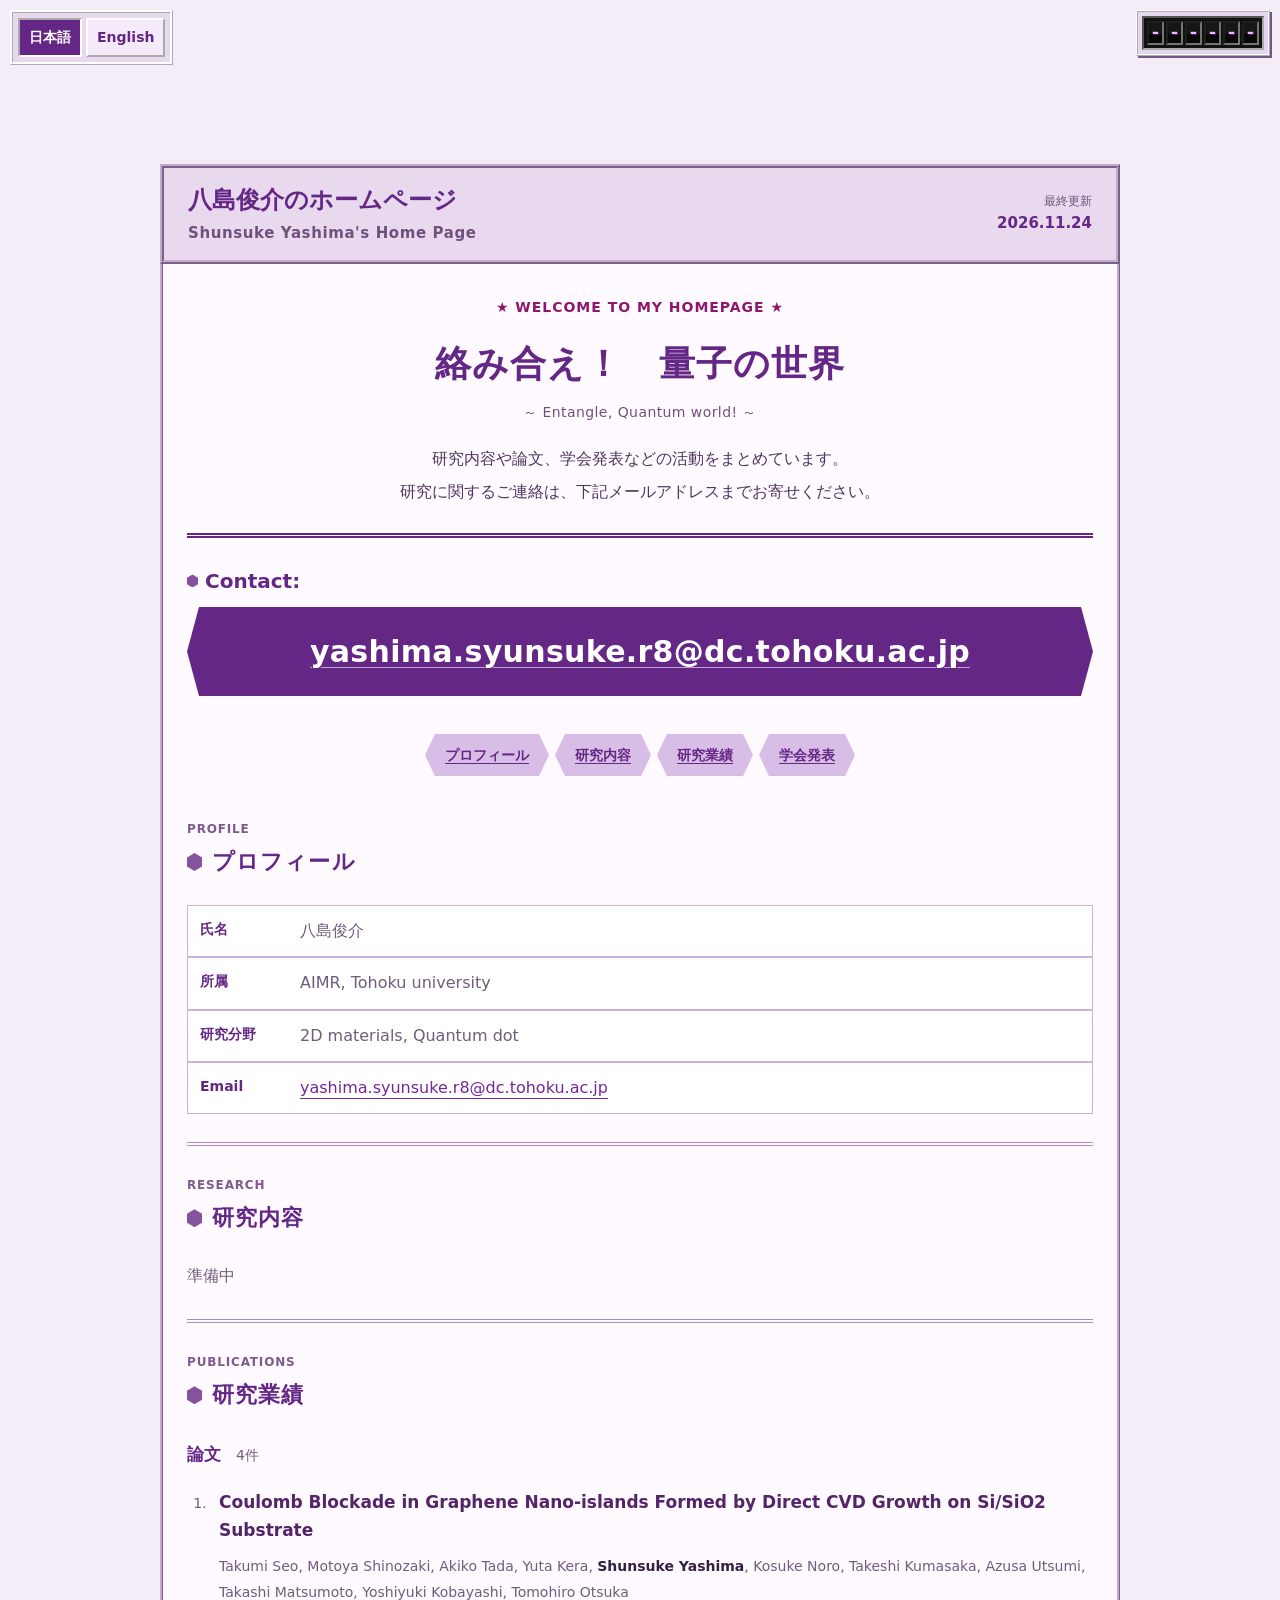
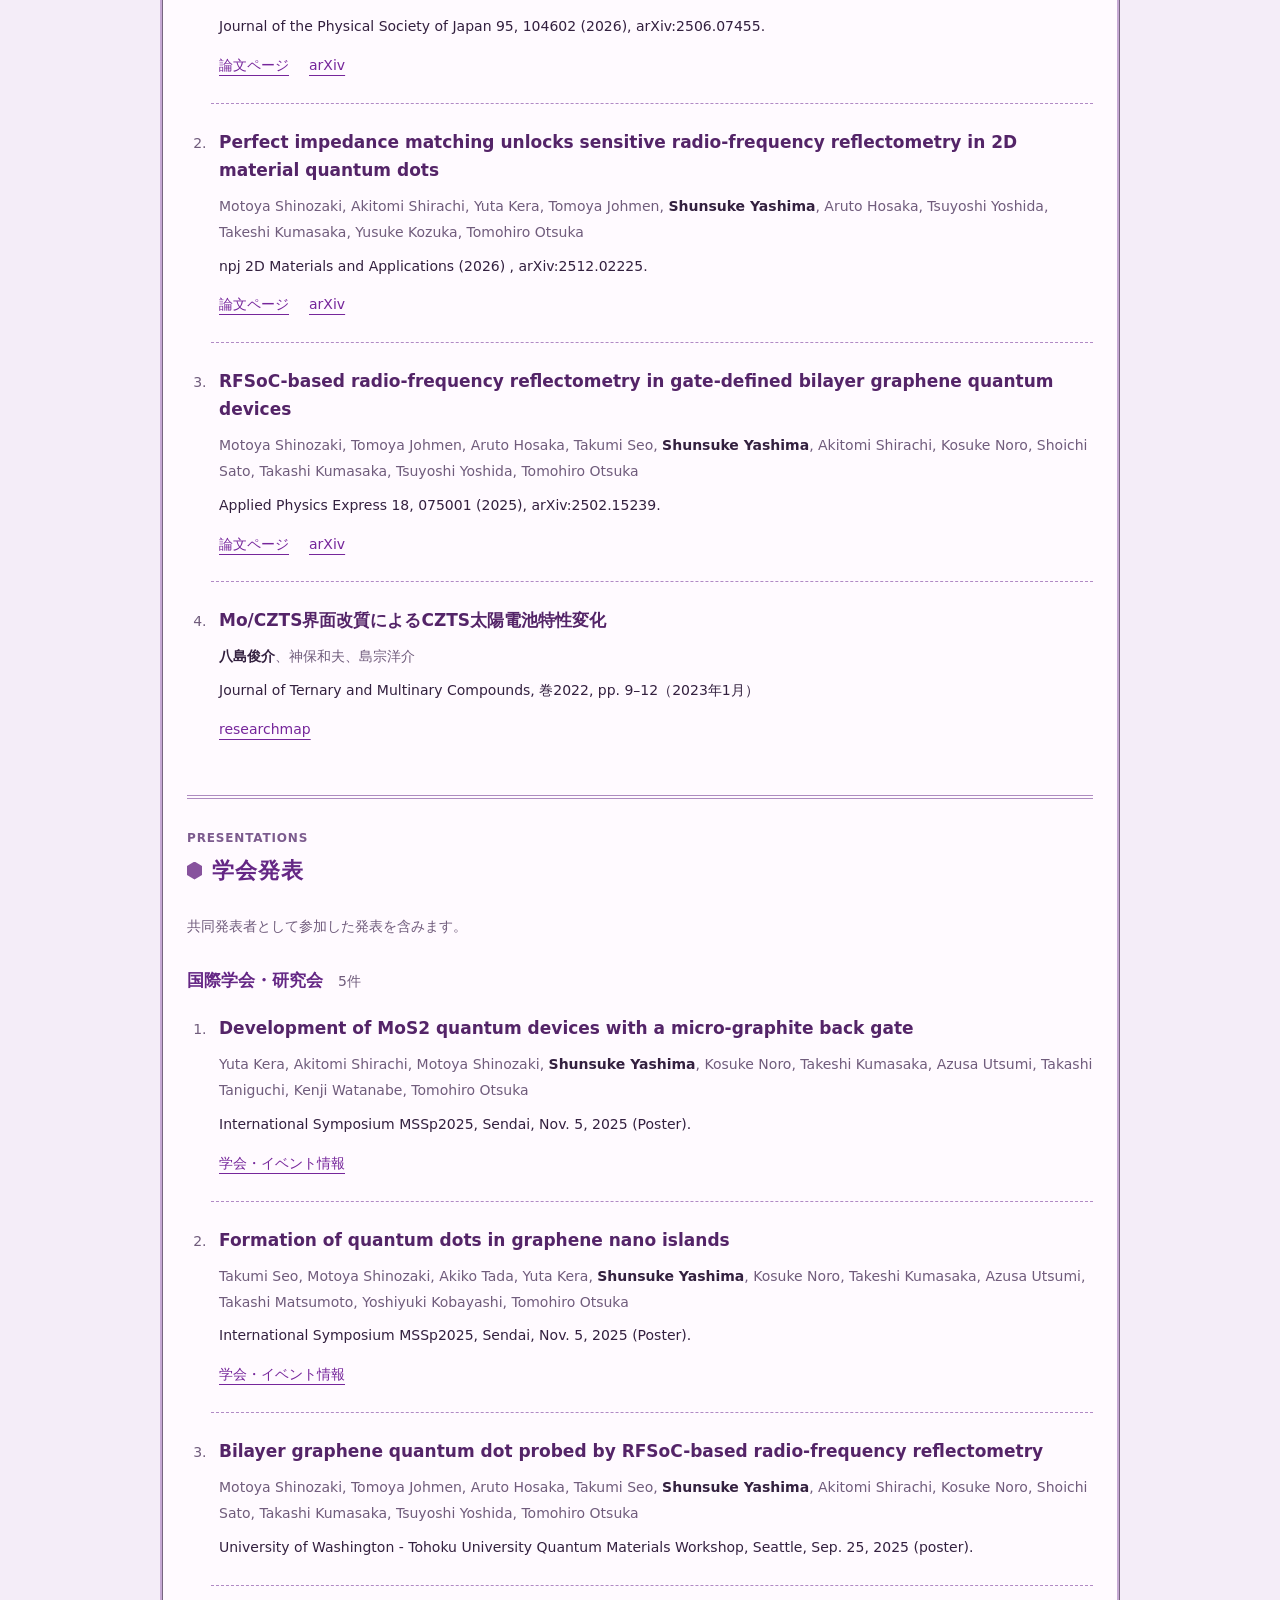
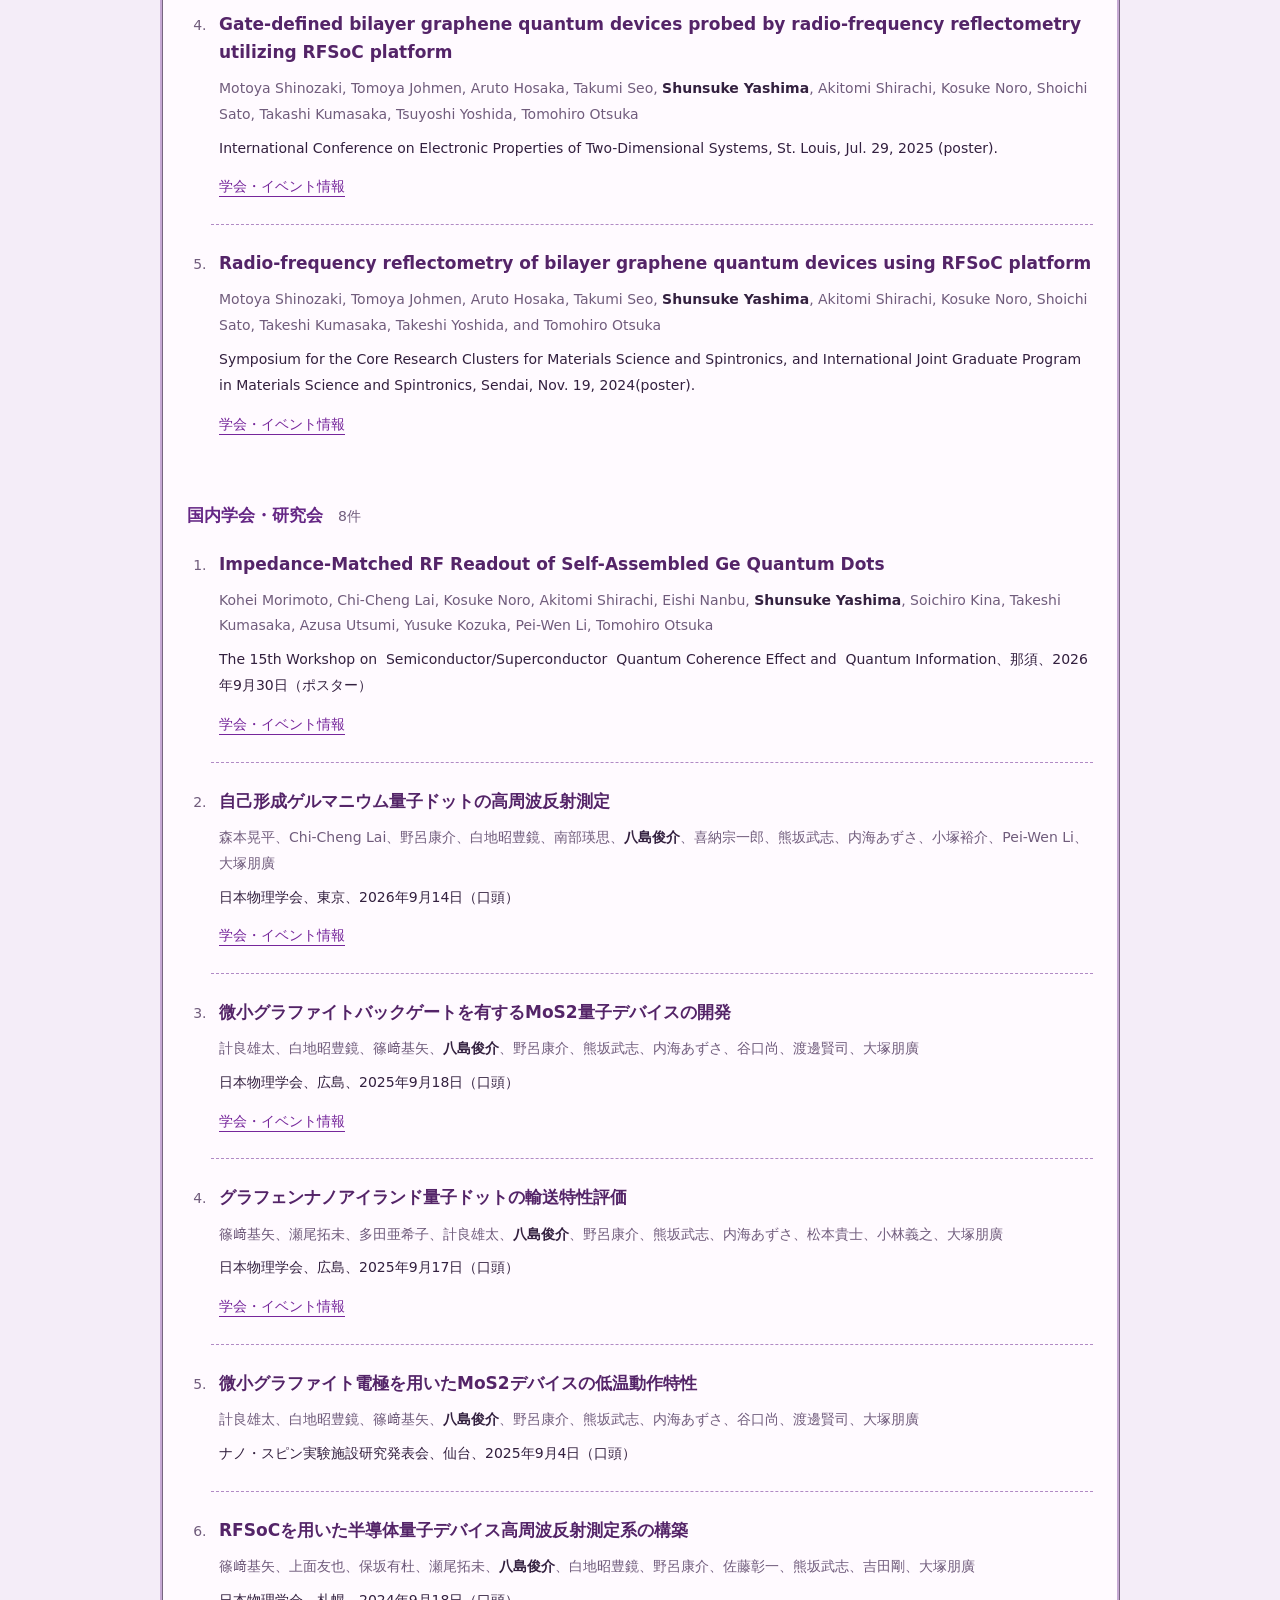
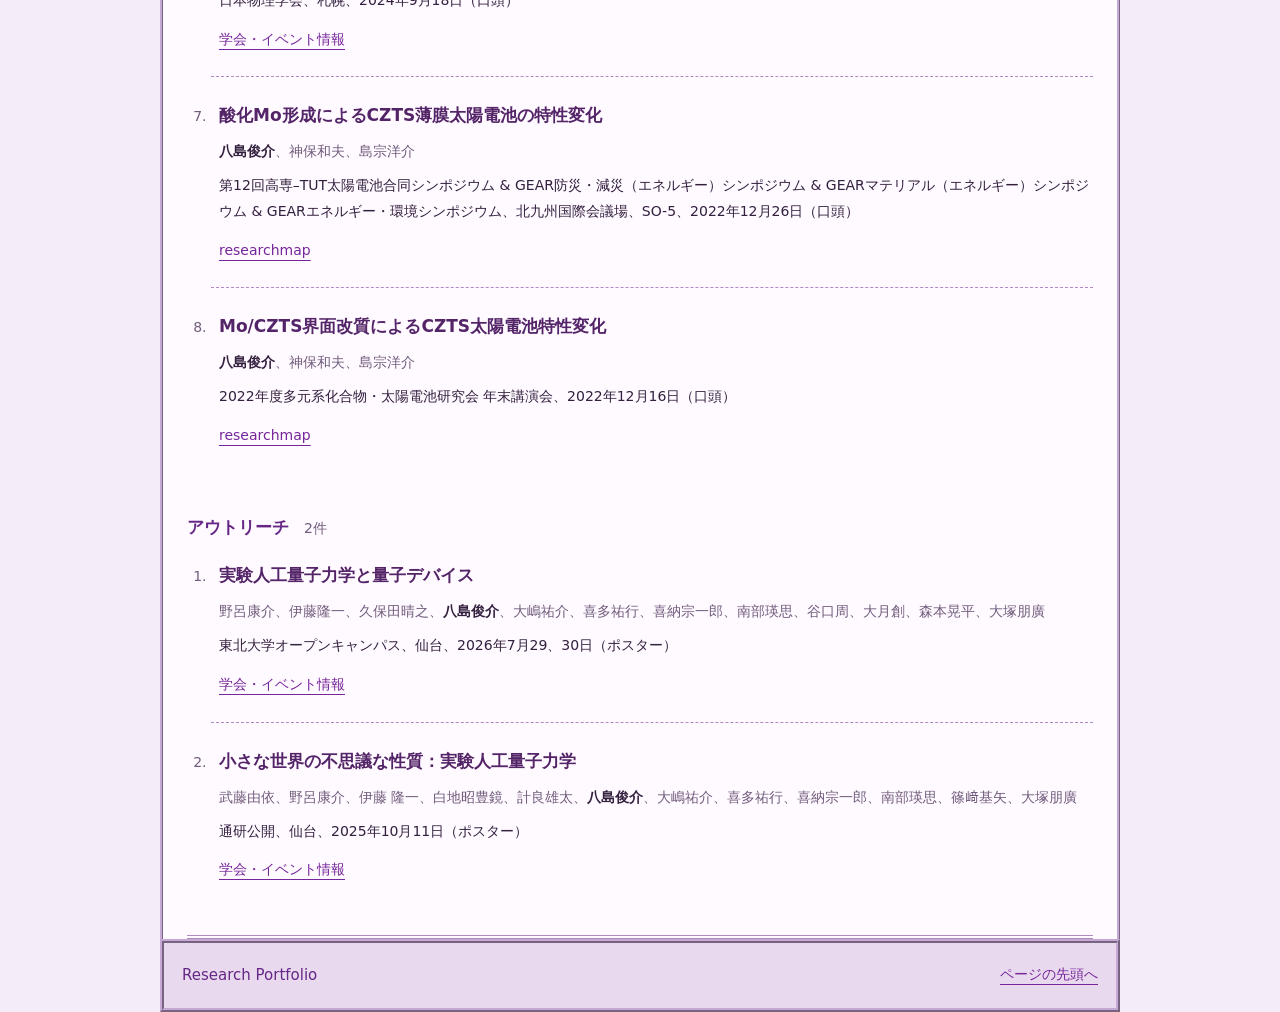
==== commit 183c0ea3: "CZTTS" ====
--- a/index.html
+++ b/index.html
@@ -88,12 +88,14 @@
 <li class="achievement"><h4>Formation of quantum dots in graphene nano islands</h4><p class="achievement-authors">Takumi Seo, Motoya Shinozaki, Akiko Tada, Yuta Kera, <strong class="author-self">Shunsuke Yashima</strong>, Kosuke Noro, Takeshi Kumasaka, Azusa Utsumi, Takashi Matsumoto, Yoshiyuki Kobayashi, Tomohiro Otsuka</p><p class="achievement-venue">International Symposium MSSp2025, Sendai, Nov. 5, 2025 (Poster).</p><div class="achievement-links"><a href="https://www.crc-ms.tohoku.ac.jp/en/Symposium/2025_index.html">学会・イベント情報</a></div></li>
 <li class="achievement"><h4>Bilayer graphene quantum dot probed by RFSoC-based radio-frequency reflectometry</h4><p class="achievement-authors">Motoya Shinozaki, Tomoya Johmen, Aruto Hosaka, Takumi Seo, <strong class="author-self">Shunsuke Yashima</strong>, Akitomi Shirachi, Kosuke Noro, Shoichi Sato, Takashi Kumasaka, Tsuyoshi Yoshida, Tomohiro Otsuka</p><p class="achievement-venue">University of Washington - Tohoku University Quantum Materials Workshop, Seattle, Sep. 25, 2025 (poster).</p></li>
 <li class="achievement"><h4>Gate-defined bilayer graphene quantum devices probed by radio-frequency reflectometry utilizing RFSoC platform</h4><p class="achievement-authors">Motoya Shinozaki, Tomoya Johmen, Aruto Hosaka, Takumi Seo, <strong class="author-self">Shunsuke Yashima</strong>, Akitomi Shirachi, Kosuke Noro, Shoichi Sato, Takashi Kumasaka, Tsuyoshi Yoshida, Tomohiro Otsuka</p><p class="achievement-venue">International Conference on Electronic Properties of Two-Dimensional Systems, St. Louis, Jul. 29, 2025 (poster).</p><div class="achievement-links"><a href="https://ep2ds26mss22.wustl.edu/">学会・イベント情報</a></div></li>
-<li class="achievement"><h4>Radio-frequency reflectometry of bilayer graphene quantum devices using RFSoC platform</h4><p class="achievement-authors">Motoya Shinozaki, Tomoya Johmen, Aruto Hosaka, Takumi Seo, <strong class="author-self">Shunsuke Yashima</strong>, Akitomi Shirachi, Kosuke Noro, Shoichi Sato, Takeshi Kumasaka, Takeshi Yoshida, and Tomohiro Otsuka</p><p class="achievement-venue">Symposium for the Core Research Clusters for Materials Science and Spintronics, and International Joint Graduate Program in Materials Science and Spintronics, Sendai, Nov. 19, 2024(poster).</p><div class="achievement-links"><a href="https://www.crc-ms.tohoku.ac.jp/en/initiatives/case02/CRCGP-MSSP2024.html">学会・イベント情報</a></div></li></ol><h3 class="achievement-group-title">国内学会・研究会 <span class="achievement-count">6件</span></h3><ol class="achievement-list"><li class="achievement"><h4>Impedance-Matched RF Readout of Self-Assembled Ge Quantum Dots</h4><p class="achievement-authors">Kohei Morimoto, Chi-Cheng Lai, Kosuke Noro, Akitomi Shirachi, Eishi Nanbu, <strong class="author-self">Shunsuke Yashima</strong>, Soichiro Kina, Takeshi Kumasaka, Azusa Utsumi, Yusuke Kozuka, Pei-Wen Li, Tomohiro Otsuka</p><p class="achievement-venue">The 15th Workshop on&#160; Semiconductor/Superconductor&#160; Quantum Coherence Effect and&#160; Quantum Information、那須、2026年9月30日（ポスター）</p><div class="achievement-links"><a href="https://www.csrn.tohoku.ac.jp/morishita_lab/spinws/">学会・イベント情報</a></div></li>
+<li class="achievement"><h4>Radio-frequency reflectometry of bilayer graphene quantum devices using RFSoC platform</h4><p class="achievement-authors">Motoya Shinozaki, Tomoya Johmen, Aruto Hosaka, Takumi Seo, <strong class="author-self">Shunsuke Yashima</strong>, Akitomi Shirachi, Kosuke Noro, Shoichi Sato, Takeshi Kumasaka, Takeshi Yoshida, and Tomohiro Otsuka</p><p class="achievement-venue">Symposium for the Core Research Clusters for Materials Science and Spintronics, and International Joint Graduate Program in Materials Science and Spintronics, Sendai, Nov. 19, 2024(poster).</p><div class="achievement-links"><a href="https://www.crc-ms.tohoku.ac.jp/en/initiatives/case02/CRCGP-MSSP2024.html">学会・イベント情報</a></div></li></ol><h3 class="achievement-group-title">国内学会・研究会 <span class="achievement-count">8件</span></h3><ol class="achievement-list"><li class="achievement"><h4>Impedance-Matched RF Readout of Self-Assembled Ge Quantum Dots</h4><p class="achievement-authors">Kohei Morimoto, Chi-Cheng Lai, Kosuke Noro, Akitomi Shirachi, Eishi Nanbu, <strong class="author-self">Shunsuke Yashima</strong>, Soichiro Kina, Takeshi Kumasaka, Azusa Utsumi, Yusuke Kozuka, Pei-Wen Li, Tomohiro Otsuka</p><p class="achievement-venue">The 15th Workshop on&#160; Semiconductor/Superconductor&#160; Quantum Coherence Effect and&#160; Quantum Information、那須、2026年9月30日（ポスター）</p><div class="achievement-links"><a href="https://www.csrn.tohoku.ac.jp/morishita_lab/spinws/">学会・イベント情報</a></div></li>
 <li class="achievement"><h4>自己形成ゲルマニウム量子ドットの高周波反射測定</h4><p class="achievement-authors">森本晃平、Chi-Cheng Lai、野呂康介、白地昭豊鏡、南部瑛思、<strong class="author-self">八島俊介</strong>、喜納宗一郎、熊坂武志、内海あずさ、小塚裕介、Pei-Wen Li、大塚朋廣</p><p class="achievement-venue">日本物理学会、東京、2026年9月14日（口頭）</p><div class="achievement-links"><a href="https://onsite.gakkai-web.net/jps/jps_search/2026au/index.html">学会・イベント情報</a></div></li>
 <li class="achievement"><h4>微小グラファイトバックゲートを有するMoS2量子デバイスの開発</h4><p class="achievement-authors">計良雄太、白地昭豊鏡、篠﨑基矢、<strong class="author-self">八島俊介</strong>、野呂康介、熊坂武志、内海あずさ、谷口尚、渡邊賢司、大塚朋廣</p><p class="achievement-venue">日本物理学会、広島、2025年9月18日（口頭）</p><div class="achievement-links"><a href="https://onsite.gakkai-web.net/jps/jps_search/2025au/index.html">学会・イベント情報</a></div></li>
 <li class="achievement"><h4>グラフェンナノアイランド量子ドットの輸送特性評価</h4><p class="achievement-authors">篠﨑基矢、瀬尾拓未、多田亜希子、計良雄太、<strong class="author-self">八島俊介</strong>、野呂康介、熊坂武志、内海あずさ、松本貴士、小林義之、大塚朋廣</p><p class="achievement-venue">日本物理学会、広島、2025年9月17日（口頭）</p><div class="achievement-links"><a href="https://onsite.gakkai-web.net/jps/jps_search/2025au/index.html">学会・イベント情報</a></div></li>
 <li class="achievement"><h4>微小グラファイト電極を用いたMoS2デバイスの低温動作特性</h4><p class="achievement-authors">計良雄太、白地昭豊鏡、篠﨑基矢、<strong class="author-self">八島俊介</strong>、野呂康介、熊坂武志、内海あずさ、谷口尚、渡邊賢司、大塚朋廣</p><p class="achievement-venue">ナノ・スピン実験施設研究発表会、仙台、2025年9月4日（口頭）</p></li>
-<li class="achievement"><h4>RFSoCを用いた半導体量子デバイス高周波反射測定系の構築</h4><p class="achievement-authors">篠﨑基矢、上面友也、保坂有杜、瀬尾拓未、<strong class="author-self">八島俊介</strong>、白地昭豊鏡、野呂康介、佐藤彰一、熊坂武志、吉田剛、大塚朋廣</p><p class="achievement-venue">日本物理学会、札幌、2024年9月18日（口頭）</p><div class="achievement-links"><a href="https://onsite.gakkai-web.net/jps/jps_search/2024au/index.html">学会・イベント情報</a></div></li></ol><h3 class="achievement-group-title">アウトリーチ <span class="achievement-count">2件</span></h3><ol class="achievement-list"><li class="achievement"><h4>実験人工量子力学と量子デバイス</h4><p class="achievement-authors">野呂康介、伊藤隆一、久保田晴之、<strong class="author-self">八島俊介</strong>、大嶋祐介、喜多祐行、喜納宗一郎、南部瑛思、谷口周、大月創、森本晃平、大塚朋廣</p><p class="achievement-venue">東北大学オープンキャンパス、仙台、2026年7月29、30日（ポスター）</p><div class="achievement-links"><a href="https://eipe-oc.ecei.tohoku.ac.jp/">学会・イベント情報</a></div></li>
+<li class="achievement"><h4>RFSoCを用いた半導体量子デバイス高周波反射測定系の構築</h4><p class="achievement-authors">篠﨑基矢、上面友也、保坂有杜、瀬尾拓未、<strong class="author-self">八島俊介</strong>、白地昭豊鏡、野呂康介、佐藤彰一、熊坂武志、吉田剛、大塚朋廣</p><p class="achievement-venue">日本物理学会、札幌、2024年9月18日（口頭）</p><div class="achievement-links"><a href="https://onsite.gakkai-web.net/jps/jps_search/2024au/index.html">学会・イベント情報</a></div></li>
+<li class="achievement"><h4>酸化Mo形成によるCZTS薄膜太陽電池の特性変化</h4><p class="achievement-authors"><strong class="author-self">八島俊介</strong>、神保和夫、島宗洋介</p><p class="achievement-venue">第12回高専–TUT太陽電池合同シンポジウム &amp; GEAR防災・減災（エネルギー）シンポジウム &amp; GEARマテリアル（エネルギー）シンポジウム &amp; GEARエネルギー・環境シンポジウム、北九州国際会議場、SO-5、2022年12月26日（口頭）</p><div class="achievement-links"><a href="https://researchmap.jp/shimamune/presentations/40911707">researchmap</a></div></li>
+<li class="achievement"><h4>Mo/CZTS界面改質によるCZTS太陽電池特性変化</h4><p class="achievement-authors"><strong class="author-self">八島俊介</strong>、神保和夫、島宗洋介</p><p class="achievement-venue">2022年度多元系化合物・太陽電池研究会 年末講演会、2022年12月16日（口頭）</p><div class="achievement-links"><a href="https://researchmap.jp/shimamune/presentations/40911450">researchmap</a></div></li></ol><h3 class="achievement-group-title">アウトリーチ <span class="achievement-count">2件</span></h3><ol class="achievement-list"><li class="achievement"><h4>実験人工量子力学と量子デバイス</h4><p class="achievement-authors">野呂康介、伊藤隆一、久保田晴之、<strong class="author-self">八島俊介</strong>、大嶋祐介、喜多祐行、喜納宗一郎、南部瑛思、谷口周、大月創、森本晃平、大塚朋廣</p><p class="achievement-venue">東北大学オープンキャンパス、仙台、2026年7月29、30日（ポスター）</p><div class="achievement-links"><a href="https://eipe-oc.ecei.tohoku.ac.jp/">学会・イベント情報</a></div></li>
 <li class="achievement"><h4>小さな世界の不思議な性質：実験人工量子力学</h4><p class="achievement-authors">武藤由依、野呂康介、伊藤 隆一、白地昭豊鏡、計良雄太、<strong class="author-self">八島俊介</strong>、大嶋祐介、喜多祐行、喜納宗一郎、南部瑛思、篠﨑基矢、大塚朋廣</p><p class="achievement-venue">通研公開、仙台、2025年10月11日（ポスター）</p><div class="achievement-links"><a href="https://www.riec.tohoku.ac.jp/koukai/">学会・イベント情報</a></div></li></ol></div>
         </section>
       </div>
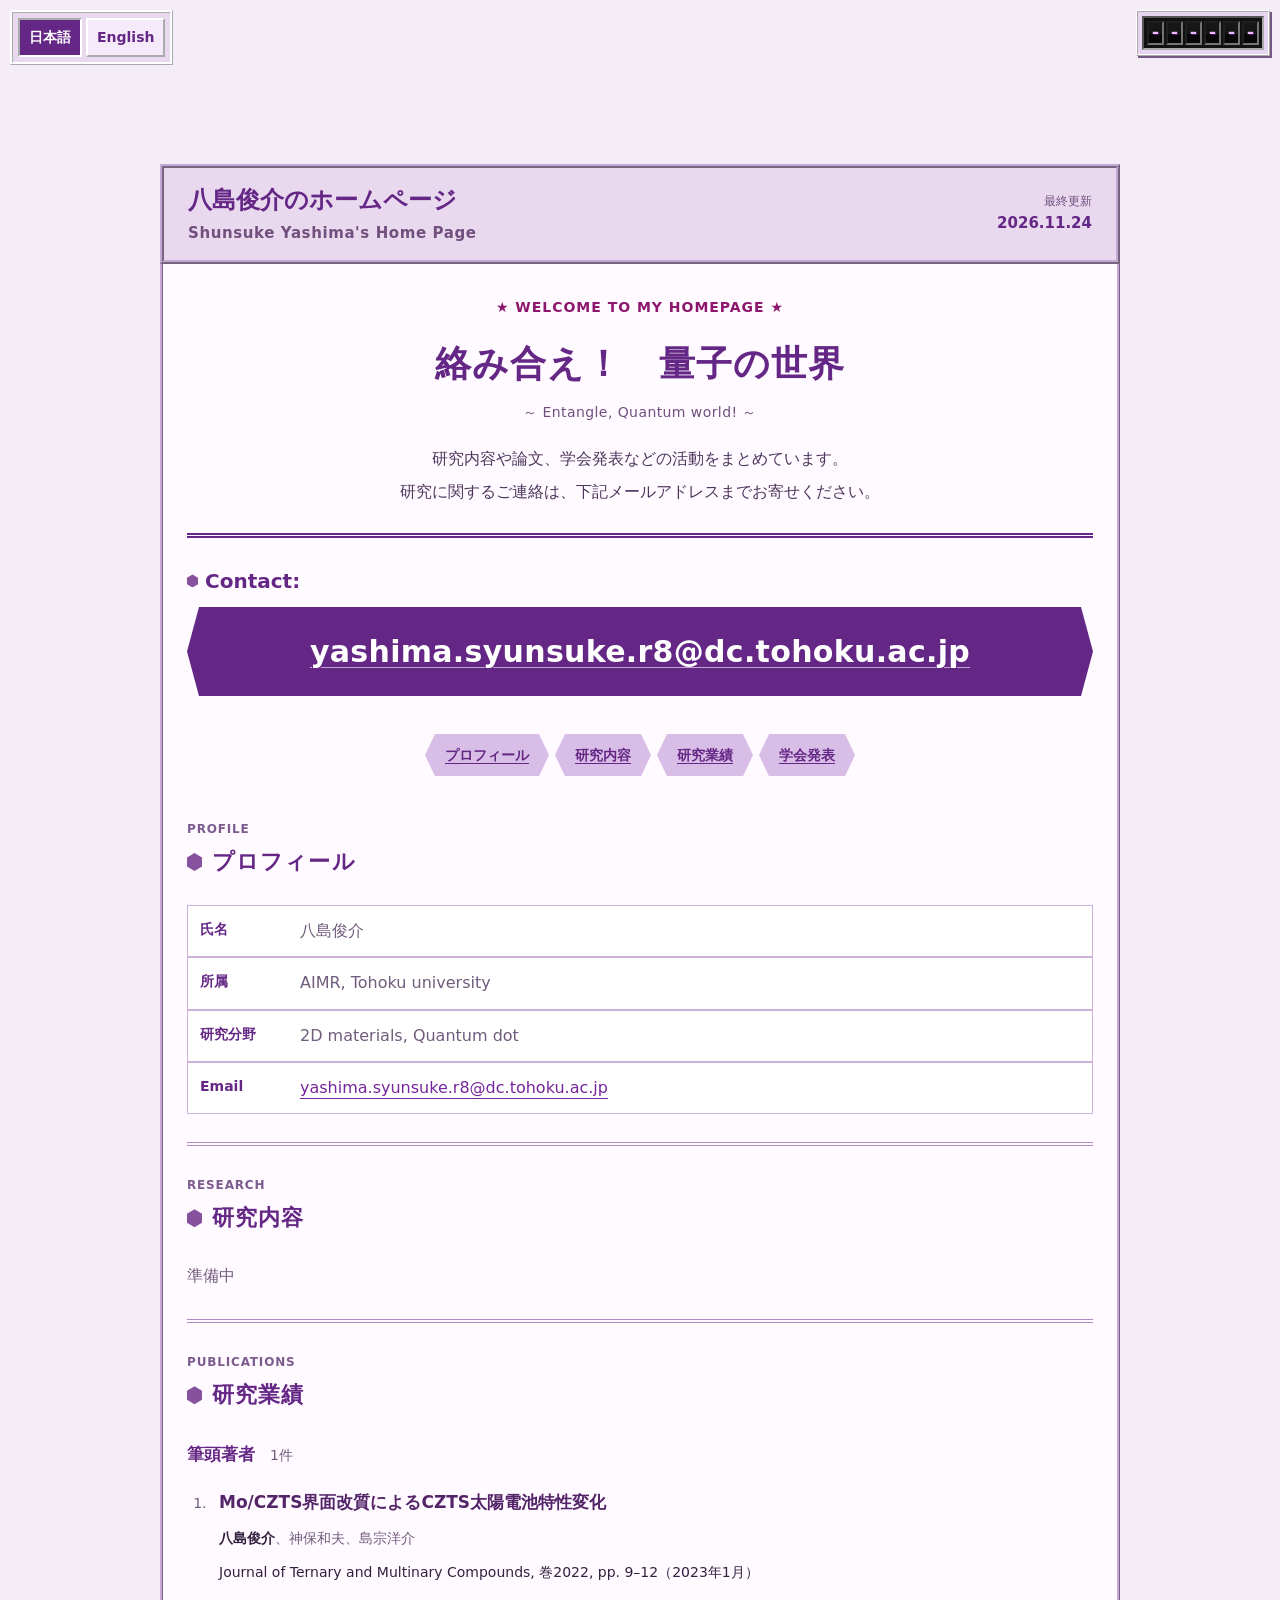
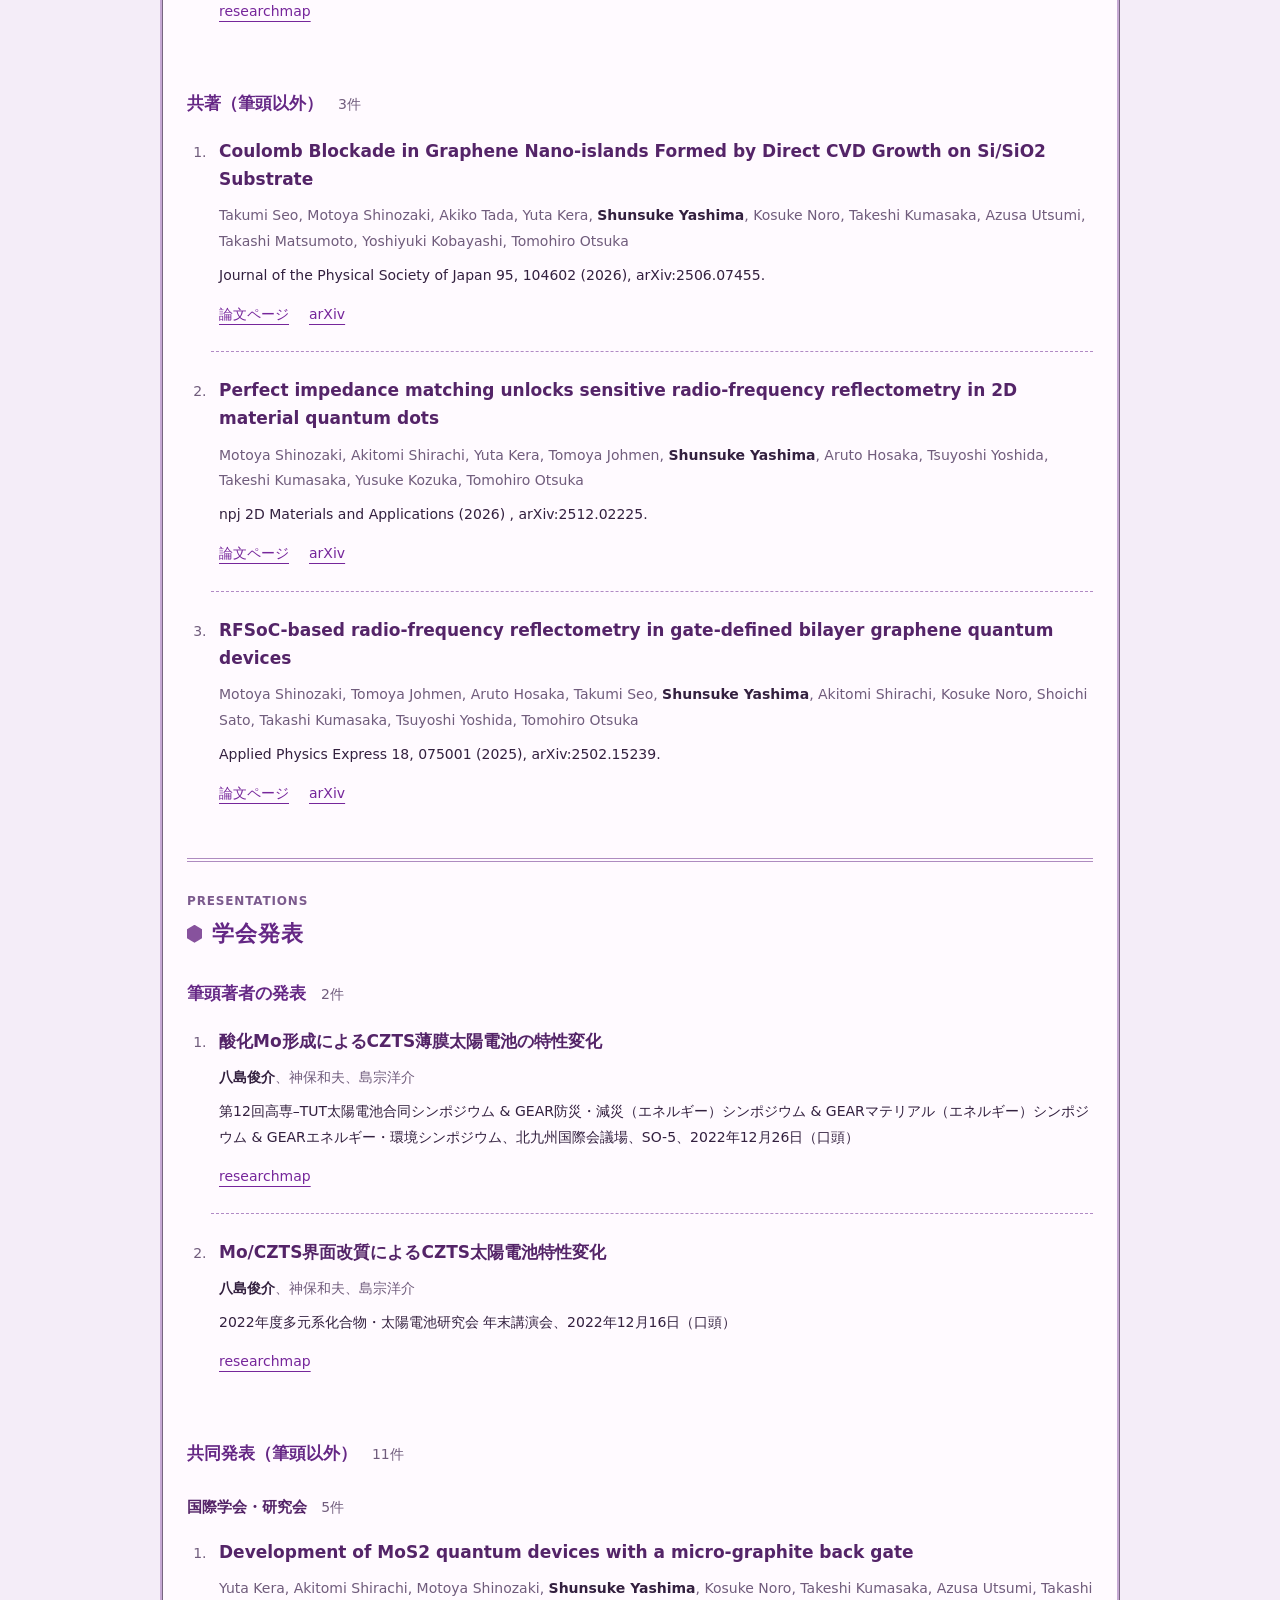
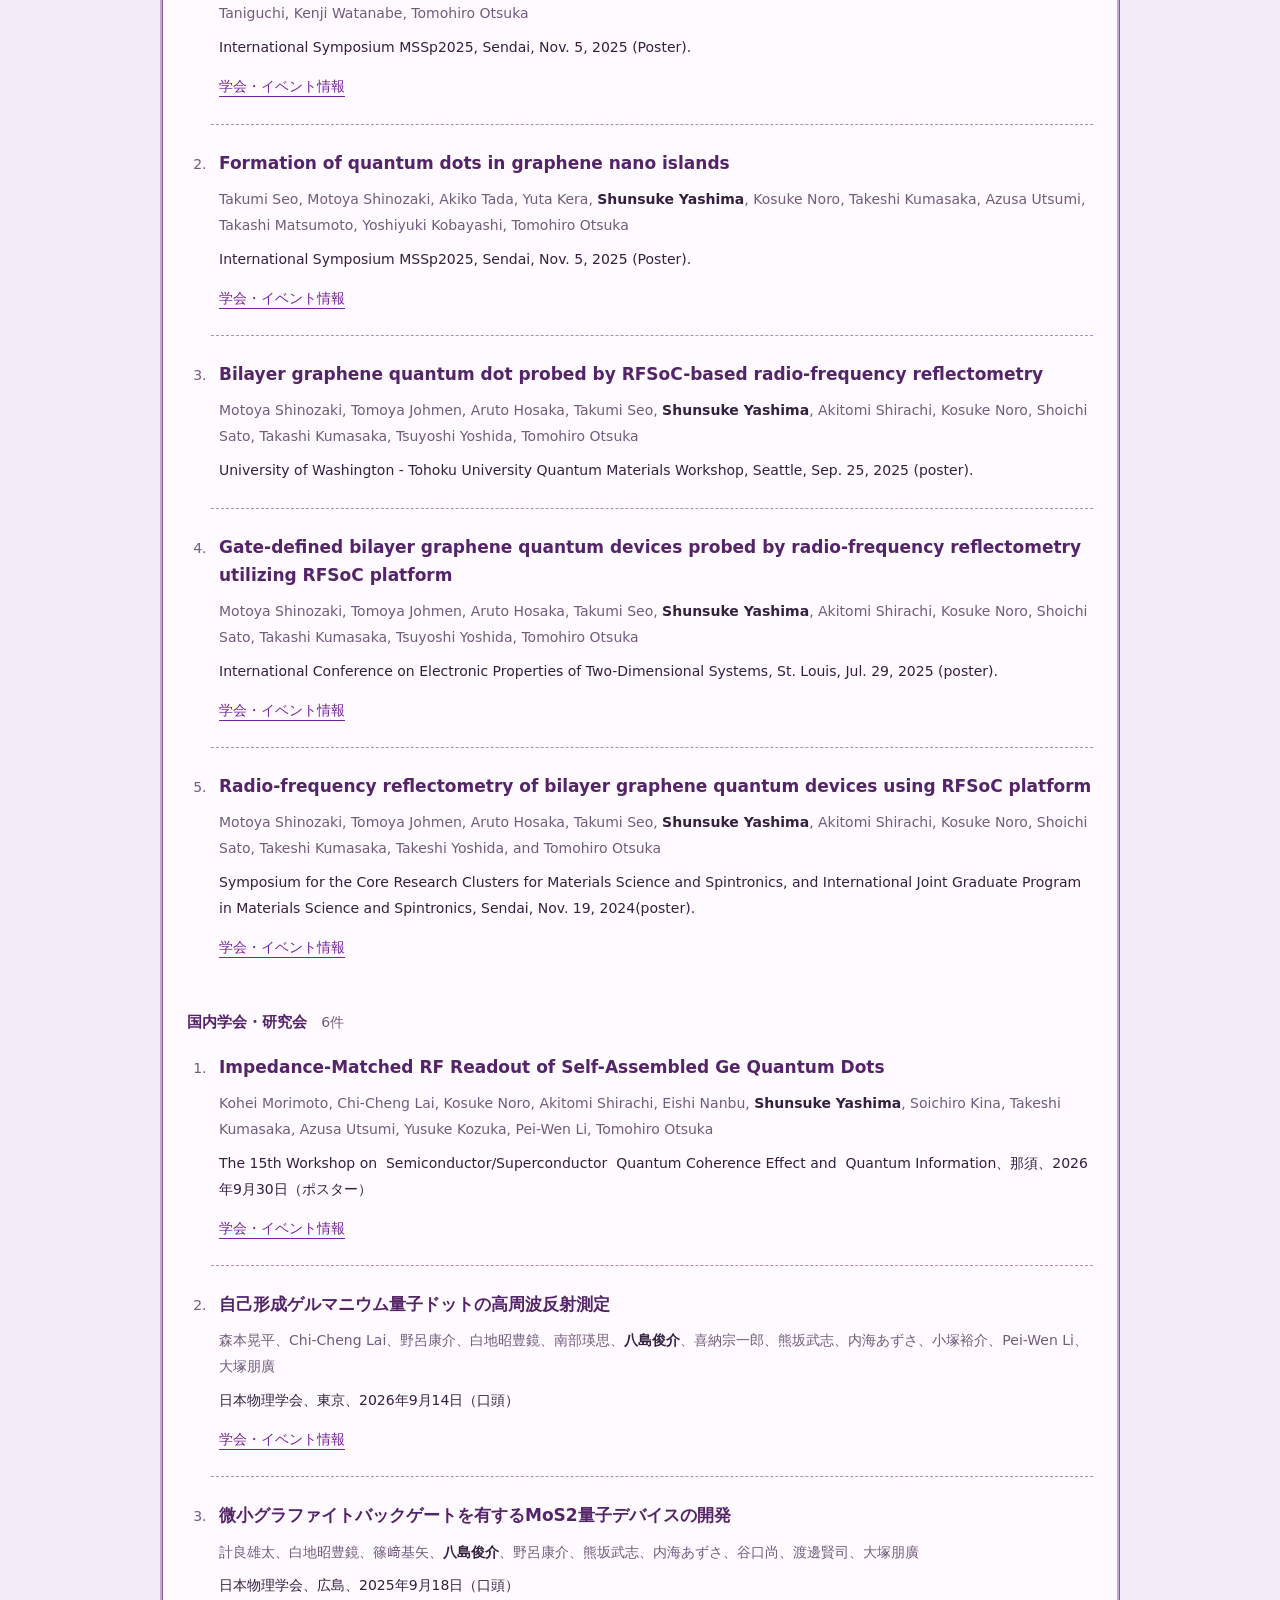
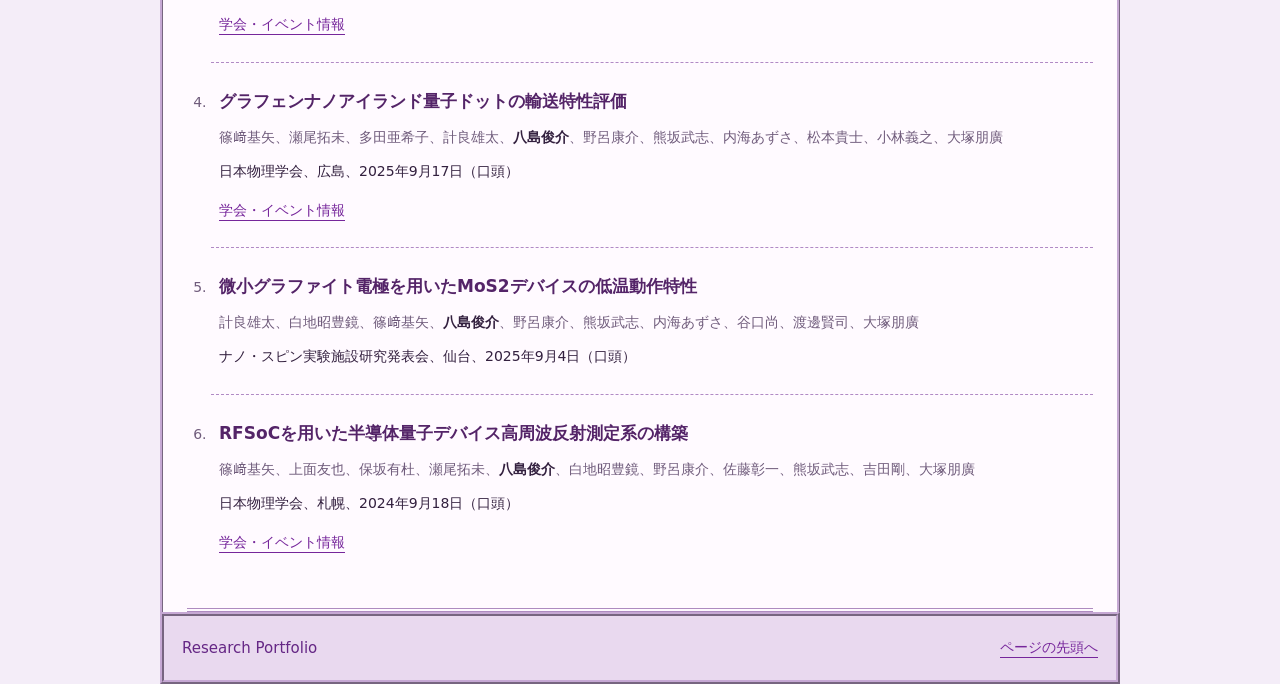
==== commit 68a6af10: "だｓｄ" ====
--- a/index.html
+++ b/index.html
@@ -77,27 +77,22 @@
         </section>
         <section class="content-section" id="publications" aria-labelledby="publications-title">
           <div class="section-heading"><p class="eyebrow">PUBLICATIONS</p><h2 id="publications-title">研究業績</h2></div>
-          <div class="section-body achievements"><h3>論文 <span class="achievement-count">4件</span></h3><ol class="achievement-list"><li class="achievement"><h4>Coulomb Blockade in Graphene Nano-islands Formed by Direct CVD Growth on Si/SiO2 Substrate</h4><p class="achievement-authors">Takumi Seo, Motoya Shinozaki, Akiko Tada, Yuta Kera, <strong class="author-self">Shunsuke Yashima</strong>, Kosuke Noro, Takeshi Kumasaka, Azusa Utsumi, Takashi Matsumoto, Yoshiyuki Kobayashi, Tomohiro Otsuka</p><p class="achievement-venue">Journal of the Physical Society of Japan 95, 104602 (2026), arXiv:2506.07455.</p><div class="achievement-links"><a href="https://journals.jps.jp/doi/10.7566/JPSJ.95.104602">論文ページ</a><a href="https://arxiv.org/abs/2506.07455">arXiv</a></div></li>
+          <div class="section-body achievements"><h3>筆頭著者 <span class="achievement-count">1件</span></h3><ol class="achievement-list"><li class="achievement"><h4>Mo/CZTS界面改質によるCZTS太陽電池特性変化</h4><p class="achievement-authors"><strong class="author-self">八島俊介</strong>、神保和夫、島宗洋介</p><p class="achievement-venue">Journal of Ternary and Multinary Compounds, 巻2022, pp. 9–12（2023年1月）</p><div class="achievement-links"><a href="https://researchmap.jp/shimamune/published_papers/41587625">researchmap</a></div></li></ol><h3 class="achievement-group-title">共著（筆頭以外） <span class="achievement-count">3件</span></h3><ol class="achievement-list"><li class="achievement"><h4>Coulomb Blockade in Graphene Nano-islands Formed by Direct CVD Growth on Si/SiO2 Substrate</h4><p class="achievement-authors">Takumi Seo, Motoya Shinozaki, Akiko Tada, Yuta Kera, <strong class="author-self">Shunsuke Yashima</strong>, Kosuke Noro, Takeshi Kumasaka, Azusa Utsumi, Takashi Matsumoto, Yoshiyuki Kobayashi, Tomohiro Otsuka</p><p class="achievement-venue">Journal of the Physical Society of Japan 95, 104602 (2026), arXiv:2506.07455.</p><div class="achievement-links"><a href="https://journals.jps.jp/doi/10.7566/JPSJ.95.104602">論文ページ</a><a href="https://arxiv.org/abs/2506.07455">arXiv</a></div></li>
 <li class="achievement"><h4>Perfect impedance matching unlocks sensitive radio-frequency reflectometry in 2D material quantum dots</h4><p class="achievement-authors">Motoya Shinozaki, Akitomi Shirachi, Yuta Kera, Tomoya Johmen, <strong class="author-self">Shunsuke Yashima</strong>, Aruto Hosaka, Tsuyoshi Yoshida, Takeshi Kumasaka, Yusuke Kozuka, Tomohiro Otsuka</p><p class="achievement-venue">npj 2D Materials and Applications (2026) , arXiv:2512.02225.</p><div class="achievement-links"><a href="https://www.nature.com/articles/s41699-026-00730-0">論文ページ</a><a href="https://arxiv.org/abs/2512.02225">arXiv</a></div></li>
-<li class="achievement"><h4>RFSoC-based radio-frequency reflectometry in gate-defined bilayer graphene quantum devices</h4><p class="achievement-authors">Motoya Shinozaki, Tomoya Johmen, Aruto Hosaka, Takumi Seo, <strong class="author-self">Shunsuke Yashima</strong>, Akitomi Shirachi, Kosuke Noro, Shoichi Sato, Takashi Kumasaka, Tsuyoshi Yoshida, Tomohiro Otsuka</p><p class="achievement-venue">Applied Physics Express 18, 075001 (2025), arXiv:2502.15239.</p><div class="achievement-links"><a href="https://iopscience.iop.org/article/10.35848/1882-0786/ade6c2">論文ページ</a><a href="https://arxiv.org/abs/2502.15239">arXiv</a></div></li>
-<li class="achievement"><h4>Mo/CZTS界面改質によるCZTS太陽電池特性変化</h4><p class="achievement-authors"><strong class="author-self">八島俊介</strong>、神保和夫、島宗洋介</p><p class="achievement-venue">Journal of Ternary and Multinary Compounds, 巻2022, pp. 9–12（2023年1月）</p><div class="achievement-links"><a href="https://researchmap.jp/shimamune/published_papers/41587625">researchmap</a></div></li></ol></div>
-        </section>
+<li class="achievement"><h4>RFSoC-based radio-frequency reflectometry in gate-defined bilayer graphene quantum devices</h4><p class="achievement-authors">Motoya Shinozaki, Tomoya Johmen, Aruto Hosaka, Takumi Seo, <strong class="author-self">Shunsuke Yashima</strong>, Akitomi Shirachi, Kosuke Noro, Shoichi Sato, Takashi Kumasaka, Tsuyoshi Yoshida, Tomohiro Otsuka</p><p class="achievement-venue">Applied Physics Express 18, 075001 (2025), arXiv:2502.15239.</p><div class="achievement-links"><a href="https://iopscience.iop.org/article/10.35848/1882-0786/ade6c2">論文ページ</a><a href="https://arxiv.org/abs/2502.15239">arXiv</a></div></li></ol></div></section>
         <section class="content-section" id="presentations" aria-labelledby="presentations-title">
           <div class="section-heading"><p class="eyebrow">PRESENTATIONS</p><h2 id="presentations-title">学会発表</h2></div>
-          <div class="section-body achievements"><p class="achievement-intro">共同発表者として参加した発表を含みます。</p><h3>国際学会・研究会 <span class="achievement-count">5件</span></h3><ol class="achievement-list"><li class="achievement"><h4>Development of MoS2 quantum devices with a micro-graphite back gate</h4><p class="achievement-authors">Yuta Kera, Akitomi Shirachi, Motoya Shinozaki, <strong class="author-self">Shunsuke Yashima</strong>, Kosuke Noro, Takeshi Kumasaka, Azusa Utsumi, Takashi Taniguchi, Kenji Watanabe, Tomohiro Otsuka</p><p class="achievement-venue">International Symposium MSSp2025, Sendai, Nov. 5, 2025 (Poster).</p><div class="achievement-links"><a href="https://www.crc-ms.tohoku.ac.jp/en/Symposium/2025_index.html">学会・イベント情報</a></div></li>
+          <div class="section-body achievements"><h3>筆頭著者の発表 <span class="achievement-count">2件</span></h3><ol class="achievement-list"><li class="achievement"><h4>酸化Mo形成によるCZTS薄膜太陽電池の特性変化</h4><p class="achievement-authors"><strong class="author-self">八島俊介</strong>、神保和夫、島宗洋介</p><p class="achievement-venue">第12回高専–TUT太陽電池合同シンポジウム &amp; GEAR防災・減災（エネルギー）シンポジウム &amp; GEARマテリアル（エネルギー）シンポジウム &amp; GEARエネルギー・環境シンポジウム、北九州国際会議場、SO-5、2022年12月26日（口頭）</p><div class="achievement-links"><a href="https://researchmap.jp/shimamune/presentations/40911707">researchmap</a></div></li>
+<li class="achievement"><h4>Mo/CZTS界面改質によるCZTS太陽電池特性変化</h4><p class="achievement-authors"><strong class="author-self">八島俊介</strong>、神保和夫、島宗洋介</p><p class="achievement-venue">2022年度多元系化合物・太陽電池研究会 年末講演会、2022年12月16日（口頭）</p><div class="achievement-links"><a href="https://researchmap.jp/shimamune/presentations/40911450">researchmap</a></div></li></ol><h3 class="achievement-group-title">共同発表（筆頭以外） <span class="achievement-count">11件</span></h3><h4 class="achievement-subgroup">国際学会・研究会 <span class="achievement-count">5件</span></h4><ol class="achievement-list"><li class="achievement"><h4>Development of MoS2 quantum devices with a micro-graphite back gate</h4><p class="achievement-authors">Yuta Kera, Akitomi Shirachi, Motoya Shinozaki, <strong class="author-self">Shunsuke Yashima</strong>, Kosuke Noro, Takeshi Kumasaka, Azusa Utsumi, Takashi Taniguchi, Kenji Watanabe, Tomohiro Otsuka</p><p class="achievement-venue">International Symposium MSSp2025, Sendai, Nov. 5, 2025 (Poster).</p><div class="achievement-links"><a href="https://www.crc-ms.tohoku.ac.jp/en/Symposium/2025_index.html">学会・イベント情報</a></div></li>
 <li class="achievement"><h4>Formation of quantum dots in graphene nano islands</h4><p class="achievement-authors">Takumi Seo, Motoya Shinozaki, Akiko Tada, Yuta Kera, <strong class="author-self">Shunsuke Yashima</strong>, Kosuke Noro, Takeshi Kumasaka, Azusa Utsumi, Takashi Matsumoto, Yoshiyuki Kobayashi, Tomohiro Otsuka</p><p class="achievement-venue">International Symposium MSSp2025, Sendai, Nov. 5, 2025 (Poster).</p><div class="achievement-links"><a href="https://www.crc-ms.tohoku.ac.jp/en/Symposium/2025_index.html">学会・イベント情報</a></div></li>
 <li class="achievement"><h4>Bilayer graphene quantum dot probed by RFSoC-based radio-frequency reflectometry</h4><p class="achievement-authors">Motoya Shinozaki, Tomoya Johmen, Aruto Hosaka, Takumi Seo, <strong class="author-self">Shunsuke Yashima</strong>, Akitomi Shirachi, Kosuke Noro, Shoichi Sato, Takashi Kumasaka, Tsuyoshi Yoshida, Tomohiro Otsuka</p><p class="achievement-venue">University of Washington - Tohoku University Quantum Materials Workshop, Seattle, Sep. 25, 2025 (poster).</p></li>
 <li class="achievement"><h4>Gate-defined bilayer graphene quantum devices probed by radio-frequency reflectometry utilizing RFSoC platform</h4><p class="achievement-authors">Motoya Shinozaki, Tomoya Johmen, Aruto Hosaka, Takumi Seo, <strong class="author-self">Shunsuke Yashima</strong>, Akitomi Shirachi, Kosuke Noro, Shoichi Sato, Takashi Kumasaka, Tsuyoshi Yoshida, Tomohiro Otsuka</p><p class="achievement-venue">International Conference on Electronic Properties of Two-Dimensional Systems, St. Louis, Jul. 29, 2025 (poster).</p><div class="achievement-links"><a href="https://ep2ds26mss22.wustl.edu/">学会・イベント情報</a></div></li>
-<li class="achievement"><h4>Radio-frequency reflectometry of bilayer graphene quantum devices using RFSoC platform</h4><p class="achievement-authors">Motoya Shinozaki, Tomoya Johmen, Aruto Hosaka, Takumi Seo, <strong class="author-self">Shunsuke Yashima</strong>, Akitomi Shirachi, Kosuke Noro, Shoichi Sato, Takeshi Kumasaka, Takeshi Yoshida, and Tomohiro Otsuka</p><p class="achievement-venue">Symposium for the Core Research Clusters for Materials Science and Spintronics, and International Joint Graduate Program in Materials Science and Spintronics, Sendai, Nov. 19, 2024(poster).</p><div class="achievement-links"><a href="https://www.crc-ms.tohoku.ac.jp/en/initiatives/case02/CRCGP-MSSP2024.html">学会・イベント情報</a></div></li></ol><h3 class="achievement-group-title">国内学会・研究会 <span class="achievement-count">8件</span></h3><ol class="achievement-list"><li class="achievement"><h4>Impedance-Matched RF Readout of Self-Assembled Ge Quantum Dots</h4><p class="achievement-authors">Kohei Morimoto, Chi-Cheng Lai, Kosuke Noro, Akitomi Shirachi, Eishi Nanbu, <strong class="author-self">Shunsuke Yashima</strong>, Soichiro Kina, Takeshi Kumasaka, Azusa Utsumi, Yusuke Kozuka, Pei-Wen Li, Tomohiro Otsuka</p><p class="achievement-venue">The 15th Workshop on&#160; Semiconductor/Superconductor&#160; Quantum Coherence Effect and&#160; Quantum Information、那須、2026年9月30日（ポスター）</p><div class="achievement-links"><a href="https://www.csrn.tohoku.ac.jp/morishita_lab/spinws/">学会・イベント情報</a></div></li>
+<li class="achievement"><h4>Radio-frequency reflectometry of bilayer graphene quantum devices using RFSoC platform</h4><p class="achievement-authors">Motoya Shinozaki, Tomoya Johmen, Aruto Hosaka, Takumi Seo, <strong class="author-self">Shunsuke Yashima</strong>, Akitomi Shirachi, Kosuke Noro, Shoichi Sato, Takeshi Kumasaka, Takeshi Yoshida, and Tomohiro Otsuka</p><p class="achievement-venue">Symposium for the Core Research Clusters for Materials Science and Spintronics, and International Joint Graduate Program in Materials Science and Spintronics, Sendai, Nov. 19, 2024(poster).</p><div class="achievement-links"><a href="https://www.crc-ms.tohoku.ac.jp/en/initiatives/case02/CRCGP-MSSP2024.html">学会・イベント情報</a></div></li></ol><h4 class="achievement-subgroup">国内学会・研究会 <span class="achievement-count">6件</span></h4><ol class="achievement-list"><li class="achievement"><h4>Impedance-Matched RF Readout of Self-Assembled Ge Quantum Dots</h4><p class="achievement-authors">Kohei Morimoto, Chi-Cheng Lai, Kosuke Noro, Akitomi Shirachi, Eishi Nanbu, <strong class="author-self">Shunsuke Yashima</strong>, Soichiro Kina, Takeshi Kumasaka, Azusa Utsumi, Yusuke Kozuka, Pei-Wen Li, Tomohiro Otsuka</p><p class="achievement-venue">The 15th Workshop on&#160; Semiconductor/Superconductor&#160; Quantum Coherence Effect and&#160; Quantum Information、那須、2026年9月30日（ポスター）</p><div class="achievement-links"><a href="https://www.csrn.tohoku.ac.jp/morishita_lab/spinws/">学会・イベント情報</a></div></li>
 <li class="achievement"><h4>自己形成ゲルマニウム量子ドットの高周波反射測定</h4><p class="achievement-authors">森本晃平、Chi-Cheng Lai、野呂康介、白地昭豊鏡、南部瑛思、<strong class="author-self">八島俊介</strong>、喜納宗一郎、熊坂武志、内海あずさ、小塚裕介、Pei-Wen Li、大塚朋廣</p><p class="achievement-venue">日本物理学会、東京、2026年9月14日（口頭）</p><div class="achievement-links"><a href="https://onsite.gakkai-web.net/jps/jps_search/2026au/index.html">学会・イベント情報</a></div></li>
 <li class="achievement"><h4>微小グラファイトバックゲートを有するMoS2量子デバイスの開発</h4><p class="achievement-authors">計良雄太、白地昭豊鏡、篠﨑基矢、<strong class="author-self">八島俊介</strong>、野呂康介、熊坂武志、内海あずさ、谷口尚、渡邊賢司、大塚朋廣</p><p class="achievement-venue">日本物理学会、広島、2025年9月18日（口頭）</p><div class="achievement-links"><a href="https://onsite.gakkai-web.net/jps/jps_search/2025au/index.html">学会・イベント情報</a></div></li>
 <li class="achievement"><h4>グラフェンナノアイランド量子ドットの輸送特性評価</h4><p class="achievement-authors">篠﨑基矢、瀬尾拓未、多田亜希子、計良雄太、<strong class="author-self">八島俊介</strong>、野呂康介、熊坂武志、内海あずさ、松本貴士、小林義之、大塚朋廣</p><p class="achievement-venue">日本物理学会、広島、2025年9月17日（口頭）</p><div class="achievement-links"><a href="https://onsite.gakkai-web.net/jps/jps_search/2025au/index.html">学会・イベント情報</a></div></li>
 <li class="achievement"><h4>微小グラファイト電極を用いたMoS2デバイスの低温動作特性</h4><p class="achievement-authors">計良雄太、白地昭豊鏡、篠﨑基矢、<strong class="author-self">八島俊介</strong>、野呂康介、熊坂武志、内海あずさ、谷口尚、渡邊賢司、大塚朋廣</p><p class="achievement-venue">ナノ・スピン実験施設研究発表会、仙台、2025年9月4日（口頭）</p></li>
-<li class="achievement"><h4>RFSoCを用いた半導体量子デバイス高周波反射測定系の構築</h4><p class="achievement-authors">篠﨑基矢、上面友也、保坂有杜、瀬尾拓未、<strong class="author-self">八島俊介</strong>、白地昭豊鏡、野呂康介、佐藤彰一、熊坂武志、吉田剛、大塚朋廣</p><p class="achievement-venue">日本物理学会、札幌、2024年9月18日（口頭）</p><div class="achievement-links"><a href="https://onsite.gakkai-web.net/jps/jps_search/2024au/index.html">学会・イベント情報</a></div></li>
-<li class="achievement"><h4>酸化Mo形成によるCZTS薄膜太陽電池の特性変化</h4><p class="achievement-authors"><strong class="author-self">八島俊介</strong>、神保和夫、島宗洋介</p><p class="achievement-venue">第12回高専–TUT太陽電池合同シンポジウム &amp; GEAR防災・減災（エネルギー）シンポジウム &amp; GEARマテリアル（エネルギー）シンポジウム &amp; GEARエネルギー・環境シンポジウム、北九州国際会議場、SO-5、2022年12月26日（口頭）</p><div class="achievement-links"><a href="https://researchmap.jp/shimamune/presentations/40911707">researchmap</a></div></li>
-<li class="achievement"><h4>Mo/CZTS界面改質によるCZTS太陽電池特性変化</h4><p class="achievement-authors"><strong class="author-self">八島俊介</strong>、神保和夫、島宗洋介</p><p class="achievement-venue">2022年度多元系化合物・太陽電池研究会 年末講演会、2022年12月16日（口頭）</p><div class="achievement-links"><a href="https://researchmap.jp/shimamune/presentations/40911450">researchmap</a></div></li></ol><h3 class="achievement-group-title">アウトリーチ <span class="achievement-count">2件</span></h3><ol class="achievement-list"><li class="achievement"><h4>実験人工量子力学と量子デバイス</h4><p class="achievement-authors">野呂康介、伊藤隆一、久保田晴之、<strong class="author-self">八島俊介</strong>、大嶋祐介、喜多祐行、喜納宗一郎、南部瑛思、谷口周、大月創、森本晃平、大塚朋廣</p><p class="achievement-venue">東北大学オープンキャンパス、仙台、2026年7月29、30日（ポスター）</p><div class="achievement-links"><a href="https://eipe-oc.ecei.tohoku.ac.jp/">学会・イベント情報</a></div></li>
-<li class="achievement"><h4>小さな世界の不思議な性質：実験人工量子力学</h4><p class="achievement-authors">武藤由依、野呂康介、伊藤 隆一、白地昭豊鏡、計良雄太、<strong class="author-self">八島俊介</strong>、大嶋祐介、喜多祐行、喜納宗一郎、南部瑛思、篠﨑基矢、大塚朋廣</p><p class="achievement-venue">通研公開、仙台、2025年10月11日（ポスター）</p><div class="achievement-links"><a href="https://www.riec.tohoku.ac.jp/koukai/">学会・イベント情報</a></div></li></ol></div>
-        </section>
+<li class="achievement"><h4>RFSoCを用いた半導体量子デバイス高周波反射測定系の構築</h4><p class="achievement-authors">篠﨑基矢、上面友也、保坂有杜、瀬尾拓未、<strong class="author-self">八島俊介</strong>、白地昭豊鏡、野呂康介、佐藤彰一、熊坂武志、吉田剛、大塚朋廣</p><p class="achievement-venue">日本物理学会、札幌、2024年9月18日（口頭）</p><div class="achievement-links"><a href="https://onsite.gakkai-web.net/jps/jps_search/2024au/index.html">学会・イベント情報</a></div></li></ol></div></section>
       </div>
     </main>
     <section class="visitor-counter" aria-label="来場者カウンター">
--- a/graphene.css
+++ b/graphene.css
@@ -26,6 +26,7 @@
 /* Plain section titles with a small solid hexagon, without a rectangular bar. */
 h2 { display: flex; align-items: center; gap: 10px; padding: 0; border: 0; background: none; color: #652785; }
 h2::before { content: ""; flex: 0 0 15px; width: 15px; height: 18px; background: #87529d; clip-path: var(--hex-cell); }
+.achievement-subgroup { margin: 24px 0 16px; color: #705c7c; font-size: 15px; font-weight: 600; }
 @media (max-width: 640px) {
   .section-nav a { padding: 9px 16px; }
 }
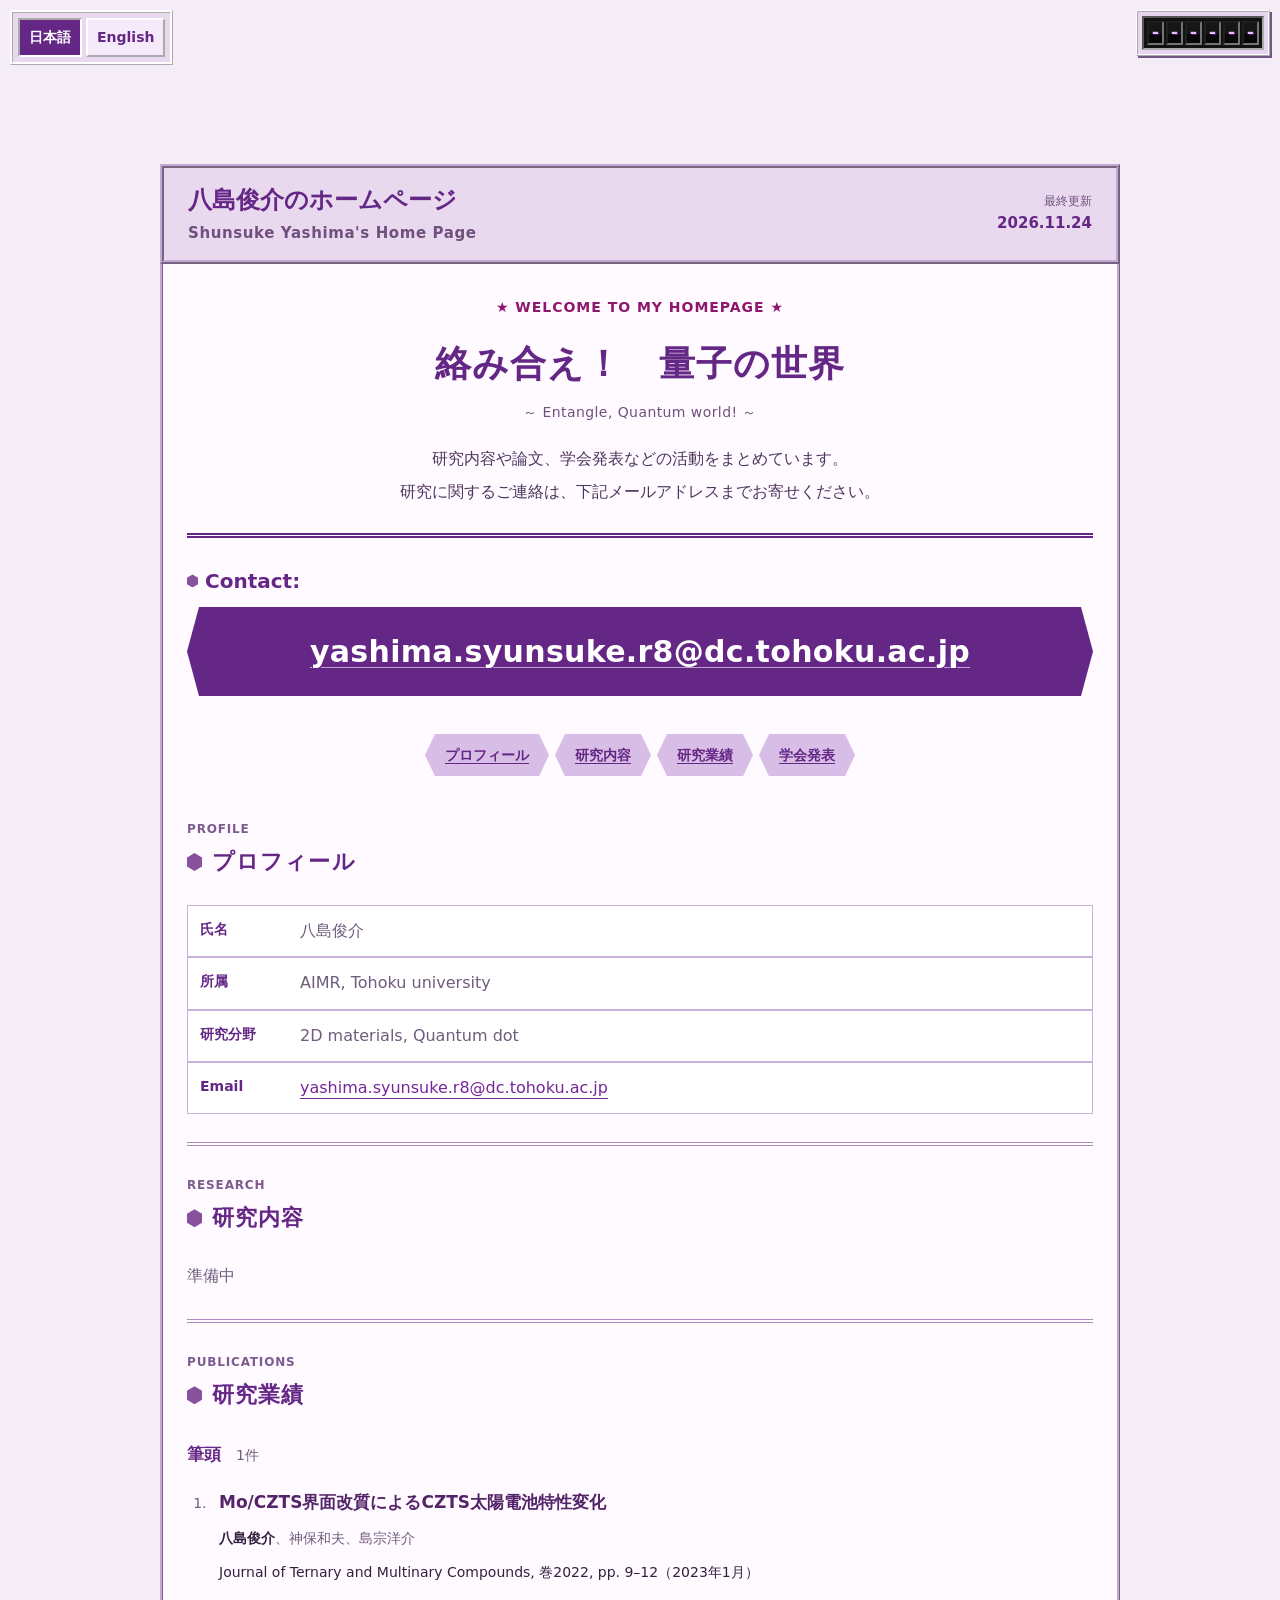
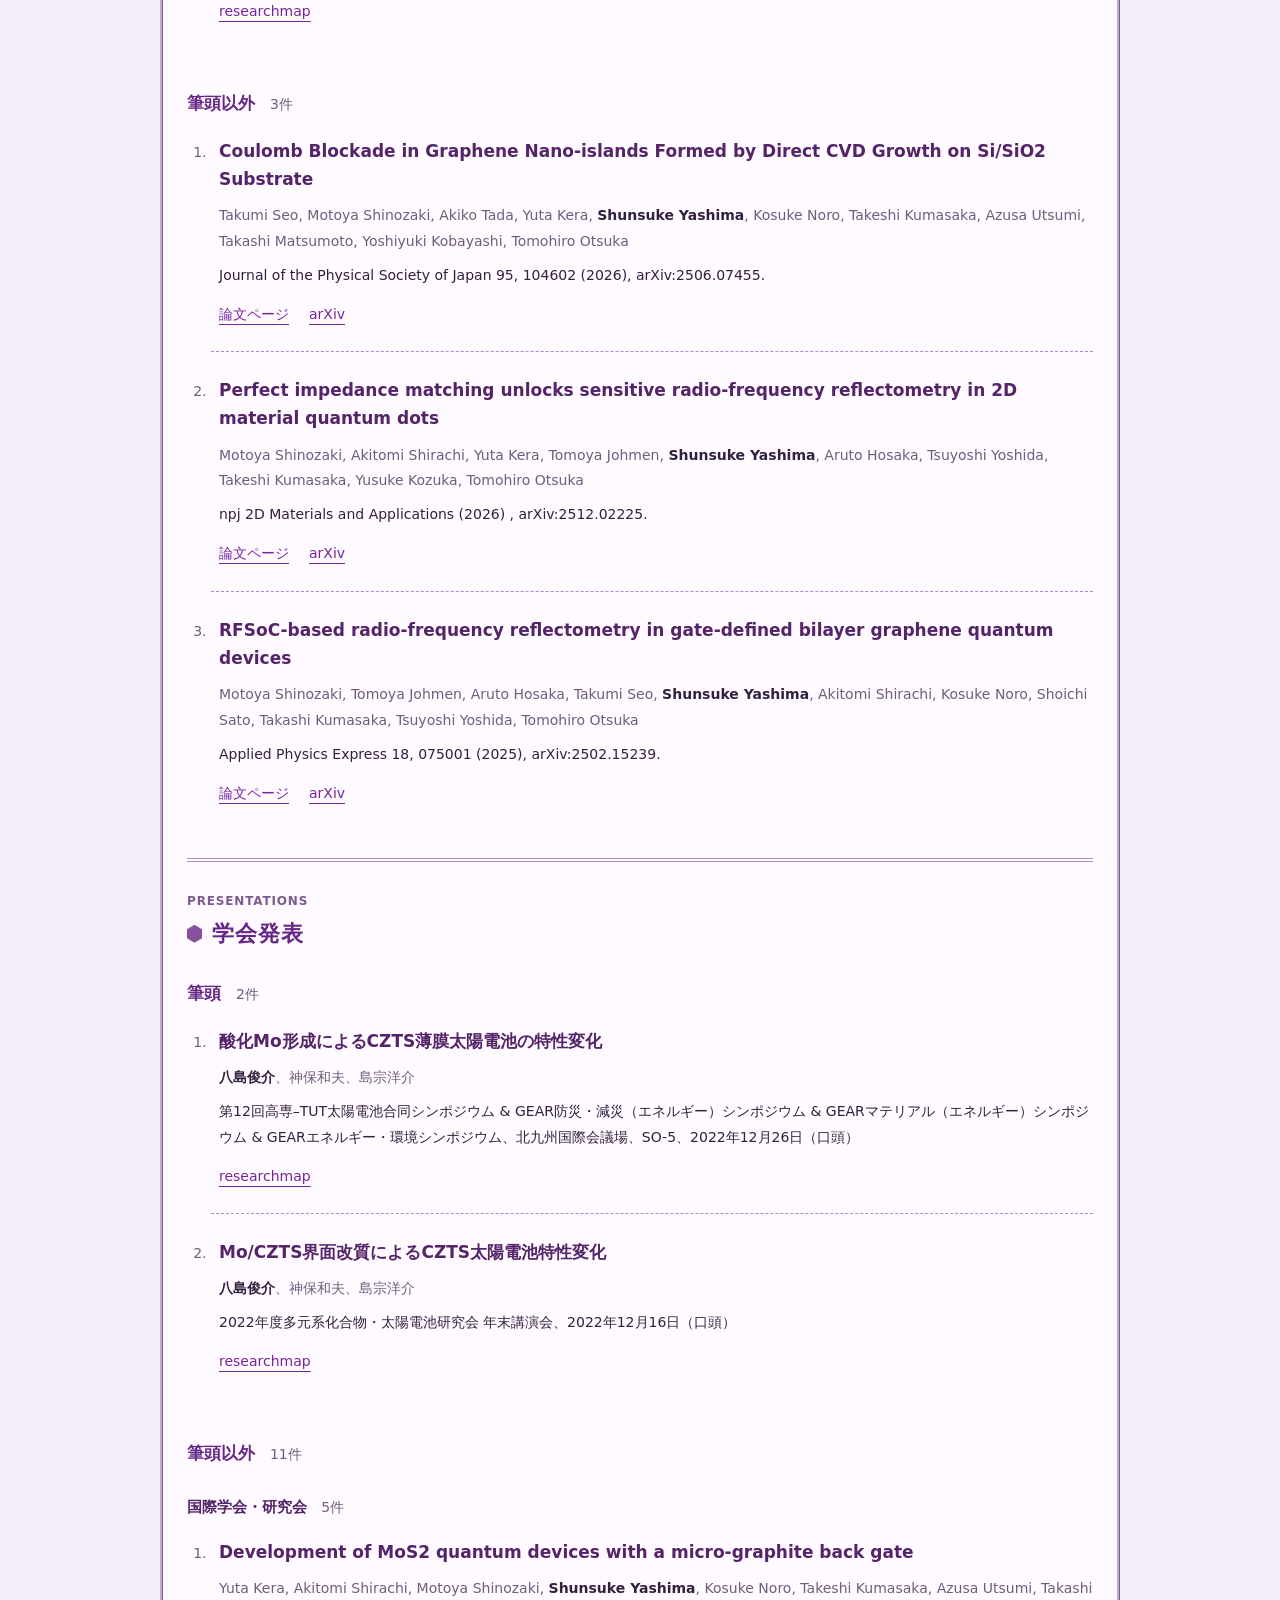
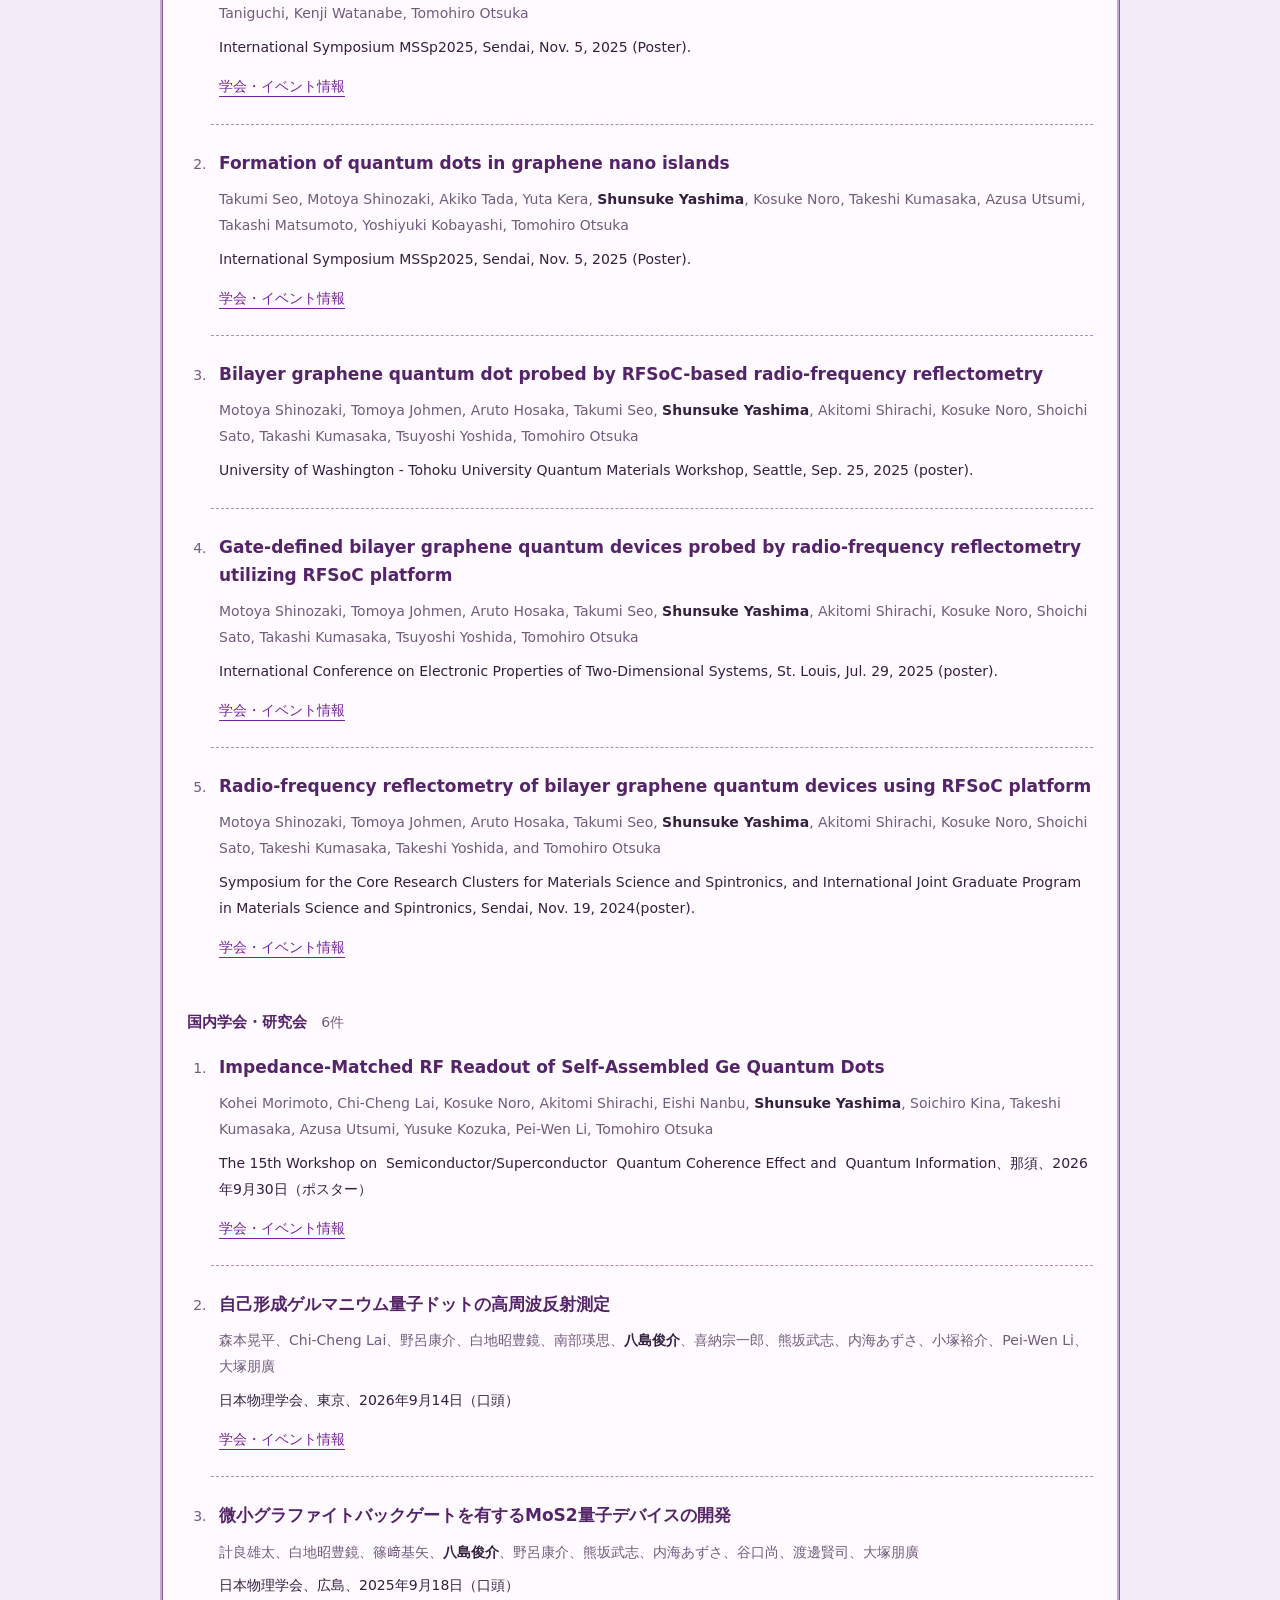
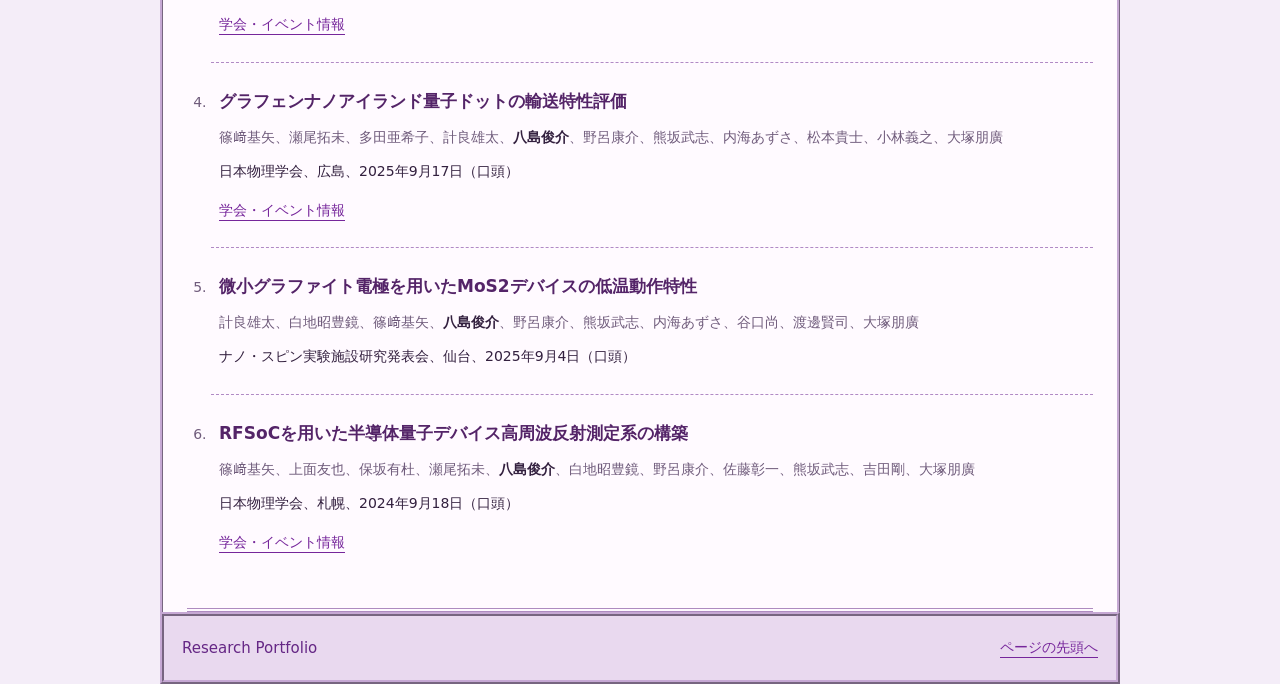
==== commit ed6a9604: "さｄ" ====
--- a/index.html
+++ b/index.html
@@ -77,13 +77,13 @@
         </section>
         <section class="content-section" id="publications" aria-labelledby="publications-title">
           <div class="section-heading"><p class="eyebrow">PUBLICATIONS</p><h2 id="publications-title">研究業績</h2></div>
-          <div class="section-body achievements"><h3>筆頭著者 <span class="achievement-count">1件</span></h3><ol class="achievement-list"><li class="achievement"><h4>Mo/CZTS界面改質によるCZTS太陽電池特性変化</h4><p class="achievement-authors"><strong class="author-self">八島俊介</strong>、神保和夫、島宗洋介</p><p class="achievement-venue">Journal of Ternary and Multinary Compounds, 巻2022, pp. 9–12（2023年1月）</p><div class="achievement-links"><a href="https://researchmap.jp/shimamune/published_papers/41587625">researchmap</a></div></li></ol><h3 class="achievement-group-title">共著（筆頭以外） <span class="achievement-count">3件</span></h3><ol class="achievement-list"><li class="achievement"><h4>Coulomb Blockade in Graphene Nano-islands Formed by Direct CVD Growth on Si/SiO2 Substrate</h4><p class="achievement-authors">Takumi Seo, Motoya Shinozaki, Akiko Tada, Yuta Kera, <strong class="author-self">Shunsuke Yashima</strong>, Kosuke Noro, Takeshi Kumasaka, Azusa Utsumi, Takashi Matsumoto, Yoshiyuki Kobayashi, Tomohiro Otsuka</p><p class="achievement-venue">Journal of the Physical Society of Japan 95, 104602 (2026), arXiv:2506.07455.</p><div class="achievement-links"><a href="https://journals.jps.jp/doi/10.7566/JPSJ.95.104602">論文ページ</a><a href="https://arxiv.org/abs/2506.07455">arXiv</a></div></li>
+          <div class="section-body achievements"><h3>筆頭 <span class="achievement-count">1件</span></h3><ol class="achievement-list"><li class="achievement"><h4>Mo/CZTS界面改質によるCZTS太陽電池特性変化</h4><p class="achievement-authors"><strong class="author-self">八島俊介</strong>、神保和夫、島宗洋介</p><p class="achievement-venue">Journal of Ternary and Multinary Compounds, 巻2022, pp. 9–12（2023年1月）</p><div class="achievement-links"><a href="https://researchmap.jp/shimamune/published_papers/41587625">researchmap</a></div></li></ol><h3 class="achievement-group-title">筆頭以外 <span class="achievement-count">3件</span></h3><ol class="achievement-list"><li class="achievement"><h4>Coulomb Blockade in Graphene Nano-islands Formed by Direct CVD Growth on Si/SiO2 Substrate</h4><p class="achievement-authors">Takumi Seo, Motoya Shinozaki, Akiko Tada, Yuta Kera, <strong class="author-self">Shunsuke Yashima</strong>, Kosuke Noro, Takeshi Kumasaka, Azusa Utsumi, Takashi Matsumoto, Yoshiyuki Kobayashi, Tomohiro Otsuka</p><p class="achievement-venue">Journal of the Physical Society of Japan 95, 104602 (2026), arXiv:2506.07455.</p><div class="achievement-links"><a href="https://journals.jps.jp/doi/10.7566/JPSJ.95.104602">論文ページ</a><a href="https://arxiv.org/abs/2506.07455">arXiv</a></div></li>
 <li class="achievement"><h4>Perfect impedance matching unlocks sensitive radio-frequency reflectometry in 2D material quantum dots</h4><p class="achievement-authors">Motoya Shinozaki, Akitomi Shirachi, Yuta Kera, Tomoya Johmen, <strong class="author-self">Shunsuke Yashima</strong>, Aruto Hosaka, Tsuyoshi Yoshida, Takeshi Kumasaka, Yusuke Kozuka, Tomohiro Otsuka</p><p class="achievement-venue">npj 2D Materials and Applications (2026) , arXiv:2512.02225.</p><div class="achievement-links"><a href="https://www.nature.com/articles/s41699-026-00730-0">論文ページ</a><a href="https://arxiv.org/abs/2512.02225">arXiv</a></div></li>
 <li class="achievement"><h4>RFSoC-based radio-frequency reflectometry in gate-defined bilayer graphene quantum devices</h4><p class="achievement-authors">Motoya Shinozaki, Tomoya Johmen, Aruto Hosaka, Takumi Seo, <strong class="author-self">Shunsuke Yashima</strong>, Akitomi Shirachi, Kosuke Noro, Shoichi Sato, Takashi Kumasaka, Tsuyoshi Yoshida, Tomohiro Otsuka</p><p class="achievement-venue">Applied Physics Express 18, 075001 (2025), arXiv:2502.15239.</p><div class="achievement-links"><a href="https://iopscience.iop.org/article/10.35848/1882-0786/ade6c2">論文ページ</a><a href="https://arxiv.org/abs/2502.15239">arXiv</a></div></li></ol></div></section>
         <section class="content-section" id="presentations" aria-labelledby="presentations-title">
           <div class="section-heading"><p class="eyebrow">PRESENTATIONS</p><h2 id="presentations-title">学会発表</h2></div>
-          <div class="section-body achievements"><h3>筆頭著者の発表 <span class="achievement-count">2件</span></h3><ol class="achievement-list"><li class="achievement"><h4>酸化Mo形成によるCZTS薄膜太陽電池の特性変化</h4><p class="achievement-authors"><strong class="author-self">八島俊介</strong>、神保和夫、島宗洋介</p><p class="achievement-venue">第12回高専–TUT太陽電池合同シンポジウム &amp; GEAR防災・減災（エネルギー）シンポジウム &amp; GEARマテリアル（エネルギー）シンポジウム &amp; GEARエネルギー・環境シンポジウム、北九州国際会議場、SO-5、2022年12月26日（口頭）</p><div class="achievement-links"><a href="https://researchmap.jp/shimamune/presentations/40911707">researchmap</a></div></li>
-<li class="achievement"><h4>Mo/CZTS界面改質によるCZTS太陽電池特性変化</h4><p class="achievement-authors"><strong class="author-self">八島俊介</strong>、神保和夫、島宗洋介</p><p class="achievement-venue">2022年度多元系化合物・太陽電池研究会 年末講演会、2022年12月16日（口頭）</p><div class="achievement-links"><a href="https://researchmap.jp/shimamune/presentations/40911450">researchmap</a></div></li></ol><h3 class="achievement-group-title">共同発表（筆頭以外） <span class="achievement-count">11件</span></h3><h4 class="achievement-subgroup">国際学会・研究会 <span class="achievement-count">5件</span></h4><ol class="achievement-list"><li class="achievement"><h4>Development of MoS2 quantum devices with a micro-graphite back gate</h4><p class="achievement-authors">Yuta Kera, Akitomi Shirachi, Motoya Shinozaki, <strong class="author-self">Shunsuke Yashima</strong>, Kosuke Noro, Takeshi Kumasaka, Azusa Utsumi, Takashi Taniguchi, Kenji Watanabe, Tomohiro Otsuka</p><p class="achievement-venue">International Symposium MSSp2025, Sendai, Nov. 5, 2025 (Poster).</p><div class="achievement-links"><a href="https://www.crc-ms.tohoku.ac.jp/en/Symposium/2025_index.html">学会・イベント情報</a></div></li>
+          <div class="section-body achievements"><h3>筆頭 <span class="achievement-count">2件</span></h3><ol class="achievement-list"><li class="achievement"><h4>酸化Mo形成によるCZTS薄膜太陽電池の特性変化</h4><p class="achievement-authors"><strong class="author-self">八島俊介</strong>、神保和夫、島宗洋介</p><p class="achievement-venue">第12回高専–TUT太陽電池合同シンポジウム &amp; GEAR防災・減災（エネルギー）シンポジウム &amp; GEARマテリアル（エネルギー）シンポジウム &amp; GEARエネルギー・環境シンポジウム、北九州国際会議場、SO-5、2022年12月26日（口頭）</p><div class="achievement-links"><a href="https://researchmap.jp/shimamune/presentations/40911707">researchmap</a></div></li>
+<li class="achievement"><h4>Mo/CZTS界面改質によるCZTS太陽電池特性変化</h4><p class="achievement-authors"><strong class="author-self">八島俊介</strong>、神保和夫、島宗洋介</p><p class="achievement-venue">2022年度多元系化合物・太陽電池研究会 年末講演会、2022年12月16日（口頭）</p><div class="achievement-links"><a href="https://researchmap.jp/shimamune/presentations/40911450">researchmap</a></div></li></ol><h3 class="achievement-group-title">筆頭以外 <span class="achievement-count">11件</span></h3><h4 class="achievement-subgroup">国際学会・研究会 <span class="achievement-count">5件</span></h4><ol class="achievement-list"><li class="achievement"><h4>Development of MoS2 quantum devices with a micro-graphite back gate</h4><p class="achievement-authors">Yuta Kera, Akitomi Shirachi, Motoya Shinozaki, <strong class="author-self">Shunsuke Yashima</strong>, Kosuke Noro, Takeshi Kumasaka, Azusa Utsumi, Takashi Taniguchi, Kenji Watanabe, Tomohiro Otsuka</p><p class="achievement-venue">International Symposium MSSp2025, Sendai, Nov. 5, 2025 (Poster).</p><div class="achievement-links"><a href="https://www.crc-ms.tohoku.ac.jp/en/Symposium/2025_index.html">学会・イベント情報</a></div></li>
 <li class="achievement"><h4>Formation of quantum dots in graphene nano islands</h4><p class="achievement-authors">Takumi Seo, Motoya Shinozaki, Akiko Tada, Yuta Kera, <strong class="author-self">Shunsuke Yashima</strong>, Kosuke Noro, Takeshi Kumasaka, Azusa Utsumi, Takashi Matsumoto, Yoshiyuki Kobayashi, Tomohiro Otsuka</p><p class="achievement-venue">International Symposium MSSp2025, Sendai, Nov. 5, 2025 (Poster).</p><div class="achievement-links"><a href="https://www.crc-ms.tohoku.ac.jp/en/Symposium/2025_index.html">学会・イベント情報</a></div></li>
 <li class="achievement"><h4>Bilayer graphene quantum dot probed by RFSoC-based radio-frequency reflectometry</h4><p class="achievement-authors">Motoya Shinozaki, Tomoya Johmen, Aruto Hosaka, Takumi Seo, <strong class="author-self">Shunsuke Yashima</strong>, Akitomi Shirachi, Kosuke Noro, Shoichi Sato, Takashi Kumasaka, Tsuyoshi Yoshida, Tomohiro Otsuka</p><p class="achievement-venue">University of Washington - Tohoku University Quantum Materials Workshop, Seattle, Sep. 25, 2025 (poster).</p></li>
 <li class="achievement"><h4>Gate-defined bilayer graphene quantum devices probed by radio-frequency reflectometry utilizing RFSoC platform</h4><p class="achievement-authors">Motoya Shinozaki, Tomoya Johmen, Aruto Hosaka, Takumi Seo, <strong class="author-self">Shunsuke Yashima</strong>, Akitomi Shirachi, Kosuke Noro, Shoichi Sato, Takashi Kumasaka, Tsuyoshi Yoshida, Tomohiro Otsuka</p><p class="achievement-venue">International Conference on Electronic Properties of Two-Dimensional Systems, St. Louis, Jul. 29, 2025 (poster).</p><div class="achievement-links"><a href="https://ep2ds26mss22.wustl.edu/">学会・イベント情報</a></div></li>
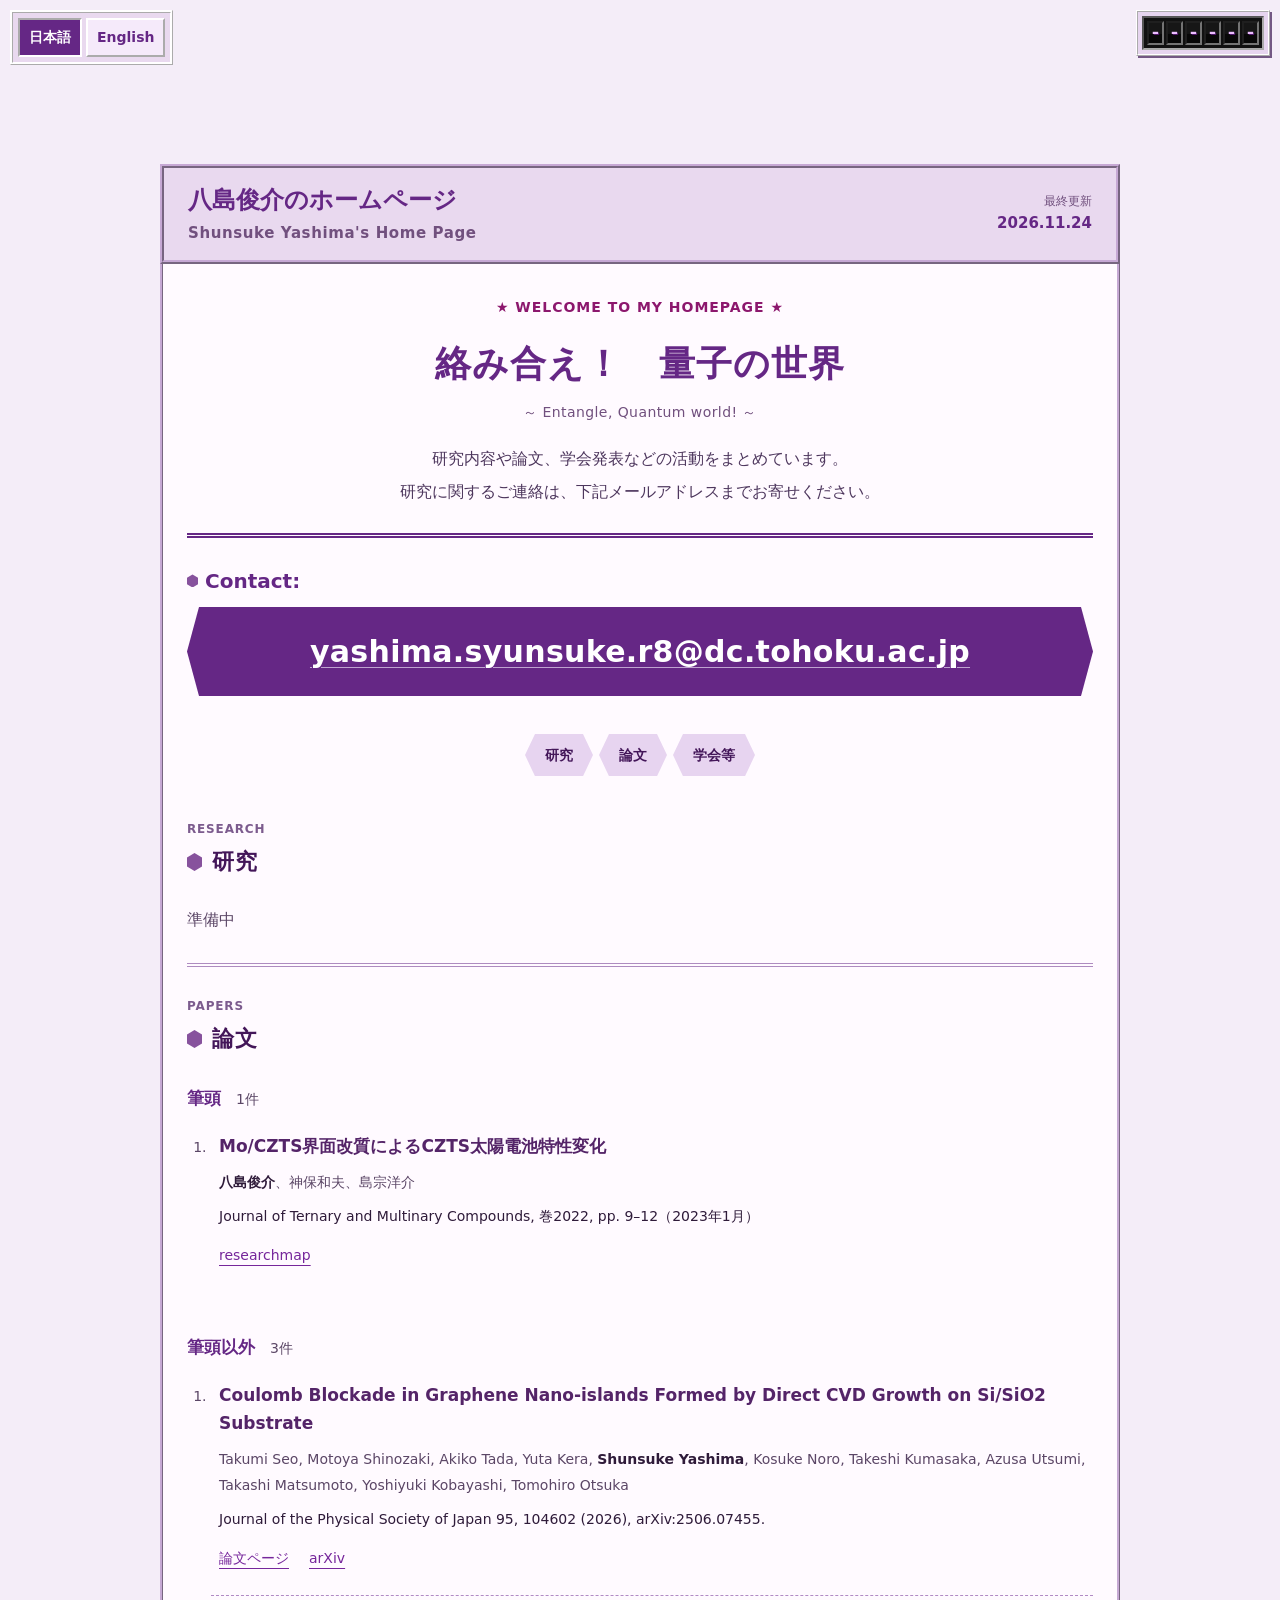
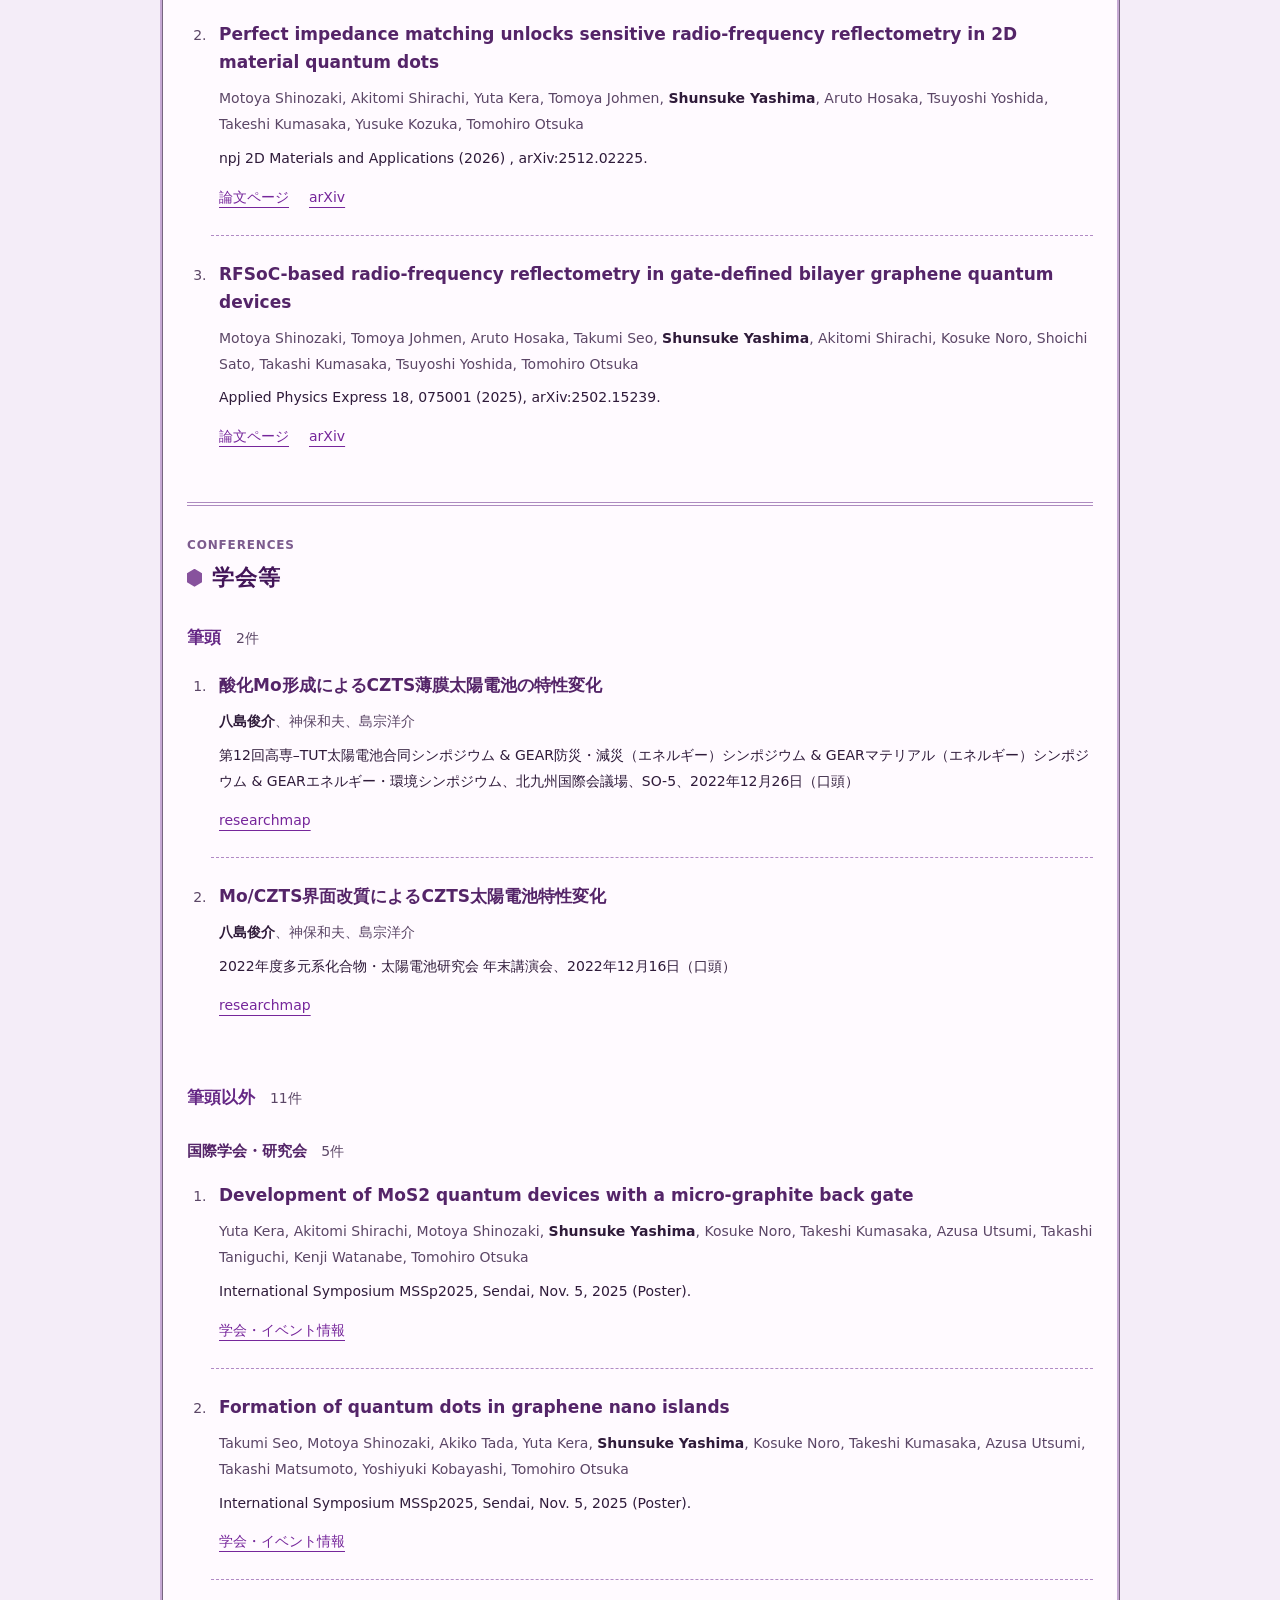
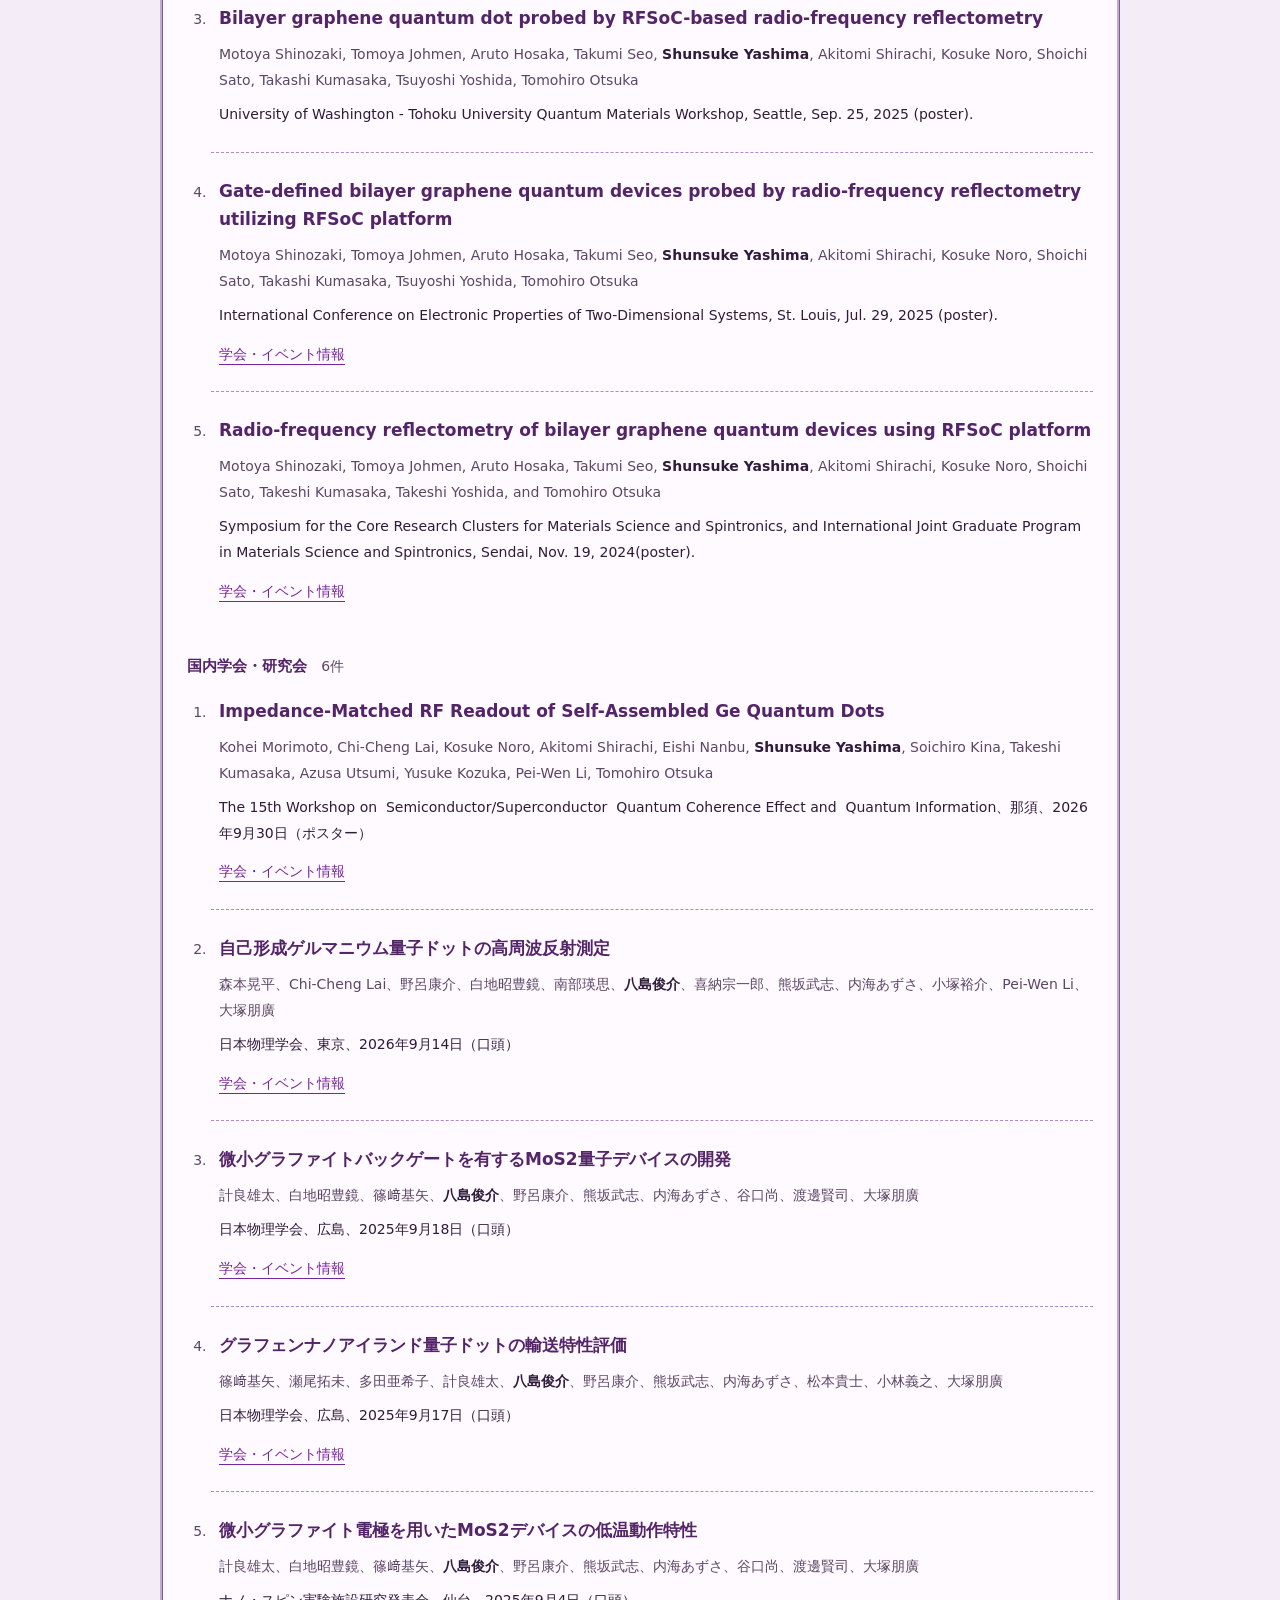
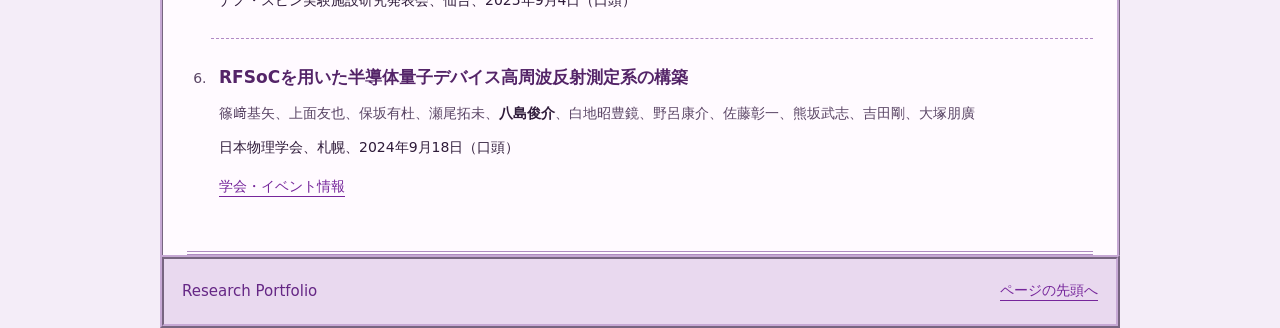
==== commit ec44c32d: "ｄふぁｄｄｓ" ====
--- a/index.html
+++ b/index.html
@@ -14,7 +14,7 @@
   </head>
   <body>
     <span id="top" class="page-top" aria-hidden="true"></span>
-    <a class="skip-link" href="#profile">本文へ移動</a>
+    <a class="skip-link" href="#research">本文へ移動</a>
     <nav class="language-switch" aria-label="表示言語">
       <a href="index.html#top" lang="ja" hreflang="ja" aria-current="page">日本語</a>
       <a href="en.html#top" lang="en" hreflang="en">English</a>
@@ -53,35 +53,22 @@
         </div>
       </section>
       <nav class="section-nav" aria-label="ページ内メニュー">
-        <a href="#profile">プロフィール</a>
-        <a href="#research">研究内容</a>
-        <a href="#publications">研究業績</a>
-        <a href="#presentations">学会発表</a>
+        <a href="#research">研究</a>
+        <a href="#publications">論文</a>
+        <a href="#presentations">学会等</a>
       </nav>
       <div class="sections">
-        <section class="content-section" id="profile" aria-labelledby="profile-title">
-          <div class="section-heading"><p class="eyebrow">PROFILE</p><h2 id="profile-title">プロフィール</h2></div>
-          <div class="section-body">
-            <!-- 下記の「準備中」を、ご自身の情報に差し替えてください。 -->
-            <dl class="profile-list">
-              <div><dt>氏名</dt><dd class="placeholder">八島俊介</dd></div>
-              <div><dt>所属</dt><dd class="placeholder">AIMR, Tohoku university</dd></div>
-              <div><dt>研究分野</dt><dd class="placeholder">2D materials, Quantum dot</dd></div>
-              <div><dt>Email</dt><dd><a href="mailto:yashima.syunsuke.r8@dc.tohoku.ac.jp">yashima.syunsuke.r8@dc.tohoku.ac.jp</a></dd></div>
-            </dl>
-          </div>
-        </section>
         <section class="content-section" id="research" aria-labelledby="research-title">
-          <div class="section-heading"><p class="eyebrow">RESEARCH</p><h2 id="research-title">研究内容</h2></div>
+          <div class="section-heading"><p class="eyebrow">RESEARCH</p><h2 id="research-title">研究</h2></div>
           <div class="section-body"><p class="placeholder">準備中</p></div>
         </section>
         <section class="content-section" id="publications" aria-labelledby="publications-title">
-          <div class="section-heading"><p class="eyebrow">PUBLICATIONS</p><h2 id="publications-title">研究業績</h2></div>
+          <div class="section-heading"><p class="eyebrow">PAPERS</p><h2 id="publications-title">論文</h2></div>
           <div class="section-body achievements"><h3>筆頭 <span class="achievement-count">1件</span></h3><ol class="achievement-list"><li class="achievement"><h4>Mo/CZTS界面改質によるCZTS太陽電池特性変化</h4><p class="achievement-authors"><strong class="author-self">八島俊介</strong>、神保和夫、島宗洋介</p><p class="achievement-venue">Journal of Ternary and Multinary Compounds, 巻2022, pp. 9–12（2023年1月）</p><div class="achievement-links"><a href="https://researchmap.jp/shimamune/published_papers/41587625">researchmap</a></div></li></ol><h3 class="achievement-group-title">筆頭以外 <span class="achievement-count">3件</span></h3><ol class="achievement-list"><li class="achievement"><h4>Coulomb Blockade in Graphene Nano-islands Formed by Direct CVD Growth on Si/SiO2 Substrate</h4><p class="achievement-authors">Takumi Seo, Motoya Shinozaki, Akiko Tada, Yuta Kera, <strong class="author-self">Shunsuke Yashima</strong>, Kosuke Noro, Takeshi Kumasaka, Azusa Utsumi, Takashi Matsumoto, Yoshiyuki Kobayashi, Tomohiro Otsuka</p><p class="achievement-venue">Journal of the Physical Society of Japan 95, 104602 (2026), arXiv:2506.07455.</p><div class="achievement-links"><a href="https://journals.jps.jp/doi/10.7566/JPSJ.95.104602">論文ページ</a><a href="https://arxiv.org/abs/2506.07455">arXiv</a></div></li>
 <li class="achievement"><h4>Perfect impedance matching unlocks sensitive radio-frequency reflectometry in 2D material quantum dots</h4><p class="achievement-authors">Motoya Shinozaki, Akitomi Shirachi, Yuta Kera, Tomoya Johmen, <strong class="author-self">Shunsuke Yashima</strong>, Aruto Hosaka, Tsuyoshi Yoshida, Takeshi Kumasaka, Yusuke Kozuka, Tomohiro Otsuka</p><p class="achievement-venue">npj 2D Materials and Applications (2026) , arXiv:2512.02225.</p><div class="achievement-links"><a href="https://www.nature.com/articles/s41699-026-00730-0">論文ページ</a><a href="https://arxiv.org/abs/2512.02225">arXiv</a></div></li>
 <li class="achievement"><h4>RFSoC-based radio-frequency reflectometry in gate-defined bilayer graphene quantum devices</h4><p class="achievement-authors">Motoya Shinozaki, Tomoya Johmen, Aruto Hosaka, Takumi Seo, <strong class="author-self">Shunsuke Yashima</strong>, Akitomi Shirachi, Kosuke Noro, Shoichi Sato, Takashi Kumasaka, Tsuyoshi Yoshida, Tomohiro Otsuka</p><p class="achievement-venue">Applied Physics Express 18, 075001 (2025), arXiv:2502.15239.</p><div class="achievement-links"><a href="https://iopscience.iop.org/article/10.35848/1882-0786/ade6c2">論文ページ</a><a href="https://arxiv.org/abs/2502.15239">arXiv</a></div></li></ol></div></section>
         <section class="content-section" id="presentations" aria-labelledby="presentations-title">
-          <div class="section-heading"><p class="eyebrow">PRESENTATIONS</p><h2 id="presentations-title">学会発表</h2></div>
+          <div class="section-heading"><p class="eyebrow">CONFERENCES</p><h2 id="presentations-title">学会等</h2></div>
           <div class="section-body achievements"><h3>筆頭 <span class="achievement-count">2件</span></h3><ol class="achievement-list"><li class="achievement"><h4>酸化Mo形成によるCZTS薄膜太陽電池の特性変化</h4><p class="achievement-authors"><strong class="author-self">八島俊介</strong>、神保和夫、島宗洋介</p><p class="achievement-venue">第12回高専–TUT太陽電池合同シンポジウム &amp; GEAR防災・減災（エネルギー）シンポジウム &amp; GEARマテリアル（エネルギー）シンポジウム &amp; GEARエネルギー・環境シンポジウム、北九州国際会議場、SO-5、2022年12月26日（口頭）</p><div class="achievement-links"><a href="https://researchmap.jp/shimamune/presentations/40911707">researchmap</a></div></li>
 <li class="achievement"><h4>Mo/CZTS界面改質によるCZTS太陽電池特性変化</h4><p class="achievement-authors"><strong class="author-self">八島俊介</strong>、神保和夫、島宗洋介</p><p class="achievement-venue">2022年度多元系化合物・太陽電池研究会 年末講演会、2022年12月16日（口頭）</p><div class="achievement-links"><a href="https://researchmap.jp/shimamune/presentations/40911450">researchmap</a></div></li></ol><h3 class="achievement-group-title">筆頭以外 <span class="achievement-count">11件</span></h3><h4 class="achievement-subgroup">国際学会・研究会 <span class="achievement-count">5件</span></h4><ol class="achievement-list"><li class="achievement"><h4>Development of MoS2 quantum devices with a micro-graphite back gate</h4><p class="achievement-authors">Yuta Kera, Akitomi Shirachi, Motoya Shinozaki, <strong class="author-self">Shunsuke Yashima</strong>, Kosuke Noro, Takeshi Kumasaka, Azusa Utsumi, Takashi Taniguchi, Kenji Watanabe, Tomohiro Otsuka</p><p class="achievement-venue">International Symposium MSSp2025, Sendai, Nov. 5, 2025 (Poster).</p><div class="achievement-links"><a href="https://www.crc-ms.tohoku.ac.jp/en/Symposium/2025_index.html">学会・イベント情報</a></div></li>
 <li class="achievement"><h4>Formation of quantum dots in graphene nano islands</h4><p class="achievement-authors">Takumi Seo, Motoya Shinozaki, Akiko Tada, Yuta Kera, <strong class="author-self">Shunsuke Yashima</strong>, Kosuke Noro, Takeshi Kumasaka, Azusa Utsumi, Takashi Matsumoto, Yoshiyuki Kobayashi, Tomohiro Otsuka</p><p class="achievement-venue">International Symposium MSSp2025, Sendai, Nov. 5, 2025 (Poster).</p><div class="achievement-links"><a href="https://www.crc-ms.tohoku.ac.jp/en/Symposium/2025_index.html">学会・イベント情報</a></div></li>
--- a/graphene.css
+++ b/graphene.css
@@ -1,5 +1,7 @@
 /* Early-web styling with small hexagonal accents, without lattice illustrations. */
 :root {
+  --ink: #2f1b3a;
+  --muted: #5b4666;
   --hex-tab: polygon(10px 0, calc(100% - 10px) 0, 100% 50%, calc(100% - 10px) 100%, 10px 100%, 0 50%);
   --hex-cell: polygon(50% 0, 100% 25%, 100% 75%, 50% 100%, 0 75%, 0 25%);
 }
@@ -13,18 +15,19 @@
 .section-nav { border: 0; background: #fffaff; }
 .section-nav a {
   border: 0;
-  background: #d8bde6;
-  color: #652785;
+  background: #e7d4f0;
+  color: #431659;
   clip-path: var(--hex-tab);
-  text-decoration: underline;
-  text-underline-offset: 3px;
+  text-decoration: none;
+  font-weight: 700;
   padding: 10px 20px;
 }
-.section-nav a:hover, .section-nav a:focus-visible { border: 0; background: #ecdaf4; color: #8b205e; }
+.section-nav a:visited { color: #431659; }
+.section-nav a:hover, .section-nav a:focus-visible { border: 0; background: #652785; color: #fff; text-decoration: none; }
 .section-nav a:focus-visible { outline: 2px solid #87529d; outline-offset: -5px; }
 .section-heading .eyebrow { margin-left: 0; }
 /* Plain section titles with a small solid hexagon, without a rectangular bar. */
-h2 { display: flex; align-items: center; gap: 10px; padding: 0; border: 0; background: none; color: #652785; }
+h2 { display: flex; align-items: center; gap: 10px; padding: 0; border: 0; background: none; color: #431659; text-decoration: none; }
 h2::before { content: ""; flex: 0 0 15px; width: 15px; height: 18px; background: #87529d; clip-path: var(--hex-cell); }
 .achievement-subgroup { margin: 24px 0 16px; color: #705c7c; font-size: 15px; font-weight: 600; }
 @media (max-width: 640px) {
